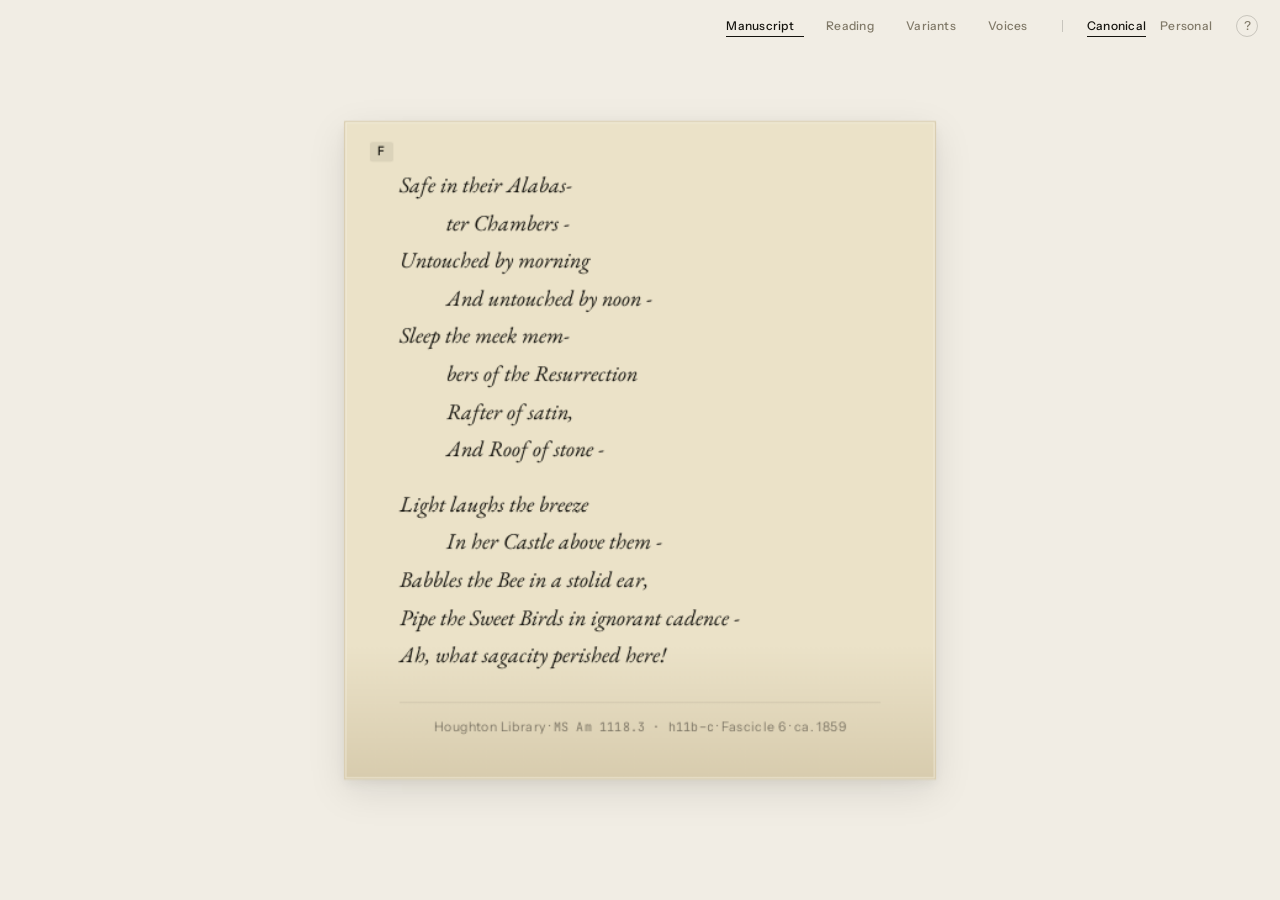
==== viewer.html @ 73355f70 "Add files via upload" ====
<!DOCTYPE html>
<html lang="en">
<head>
<meta charset="UTF-8">
<meta name="viewport" content="width=device-width, initial-scale=1.0, maximum-scale=1.0, user-scalable=no">
<title>Variorum</title>
<link rel="preconnect" href="https://fonts.googleapis.com">
<link rel="preconnect" href="https://fonts.gstatic.com" crossorigin>
<link href="https://fonts.googleapis.com/css2?family=EB+Garamond:ital,wght@0,400;0,500;0,600;1,400;1,500&family=Instrument+Sans:wght@400;500;600;700&family=JetBrains+Mono:wght@400;500;600&display=swap" rel="stylesheet">
<style>
    :root {
        --paper:       #F1EDE4;
        --paper-warm:  #ECE6D7;
        --paper-deep:  #E4DEC9;
        --paper-ms:    #EBE2C8;
        --paper-ms-edge: #D8CCAE;
        --ink:         #15140F;
        --ink-mid:     #4A463E;
        --ink-soft:    #807968;
        --ink-faint:   #B6AC95;
        --rule:        rgba(21,20,15,0.18);
        --rule-soft:   rgba(21,20,15,0.10);
        --accent:      #6E1E1E;
        --accent-soft: rgba(110,30,30,0.10);
        --accent-mid:  rgba(110,30,30,0.45);
        --connection:  rgba(110,30,30,0.30);
        --mono:        'JetBrains Mono', 'SF Mono', 'Menlo', monospace;
        --sans:        'Instrument Sans', system-ui, sans-serif;
        --serif:       'EB Garamond', Georgia, serif;
    }
    * { box-sizing: border-box; margin: 0; padding: 0; }
    html, body {
        background: var(--paper);
        color: var(--ink);
        font-family: 'EB Garamond', Georgia, serif;
        font-size: 16px;
        line-height: 1.6;
        -webkit-font-smoothing: antialiased;
        text-rendering: optimizeLegibility;
        overflow: hidden;
        height: 100vh;
    }

    /* ============== CHROME — minimal, top right only ============== */
    .chrome {
        position: fixed;
        top: 14px; right: 22px;
        display: flex; align-items: center; gap: 24px;
        z-index: 50;
    }
    .layer-control {
        display: flex; align-items: baseline; gap: 22px;
        font-family: var(--sans);
    }
    .layer-btn {
        background: none; border: none;
        font-family: var(--sans);
        font-size: 12px;
        font-weight: 500;
        letter-spacing: 0.02em;
        color: var(--ink-soft);
        cursor: pointer;
        padding: 4px 0;
        position: relative;
        transition: color 0.2s;
    }
    .layer-btn::after {
        content: "";
        position: absolute;
        left: 0; right: 0; bottom: 0;
        height: 1px;
        background: var(--ink);
        transform: scaleX(0);
        transform-origin: left;
        transition: transform 0.3s ease;
    }
    .layer-btn:hover { color: var(--ink); }
    .layer-btn.active {
        color: var(--ink);
    }
    .layer-btn.active::after { transform: scaleX(1); }
    .layer-btn .key {
        font-family: var(--mono);
        font-size: 9px;
        color: var(--ink-faint);
        margin-left: 5px;
        font-weight: 500;
        vertical-align: 1px;
        opacity: 0;
        transition: opacity 0.2s;
    }
    .layer-control:hover .layer-btn .key { opacity: 1; }

    .help-btn {
        background: none; border: 1px solid var(--rule);
        border-radius: 50%;
        width: 22px; height: 22px;
        font-family: var(--sans);
        font-size: 12px; font-weight: 500;
        color: var(--ink-soft);
        cursor: pointer;
        display: flex; align-items: center; justify-content: center;
        transition: color 0.2s, border-color 0.2s;
        line-height: 1;
        padding: 0;
    }
    .help-btn:hover { color: var(--ink); border-color: var(--ink); }

    .chrome-divider {
        width: 1px;
        height: 12px;
        background: var(--rule);
    }
    .view-control {
        display: flex; align-items: baseline; gap: 14px;
    }
    .view-btn {
        background: none; border: none;
        font-family: var(--sans);
        font-size: 12px;
        font-weight: 500;
        letter-spacing: 0.02em;
        color: var(--ink-soft);
        cursor: pointer;
        padding: 4px 0;
        position: relative;
        transition: color 0.2s;
    }
    .view-btn::after {
        content: "";
        position: absolute;
        left: 0; right: 0; bottom: 0;
        height: 1px;
        background: var(--ink);
        transform: scaleX(0);
        transform-origin: left;
        transition: transform 0.3s ease;
    }
    .view-btn:hover { color: var(--ink); }
    .view-btn.active { color: var(--ink); }
    .view-btn.active::after { transform: scaleX(1); }
    .view-reset {
        background: none; border: none;
        font-family: var(--sans);
        font-size: 11px;
        font-weight: 500;
        letter-spacing: 0.02em;
        color: var(--ink-soft);
        cursor: pointer;
        padding: 4px 0;
        transition: color 0.2s;
    }
    .view-reset:hover { color: var(--accent); }

    /* ============== CANVAS VIEWPORT ============== */
    .viewport {
        position: fixed;
        top: 0; left: 0; right: 0; bottom: 0;
        overflow: hidden;
        background: var(--paper);
        cursor: grab;
        user-select: none;
        -webkit-user-select: none;
    }
    .viewport.grabbing { cursor: grabbing; }
    .viewport.grabbing * { pointer-events: none; }
    .viewport.layer-1 { cursor: default; }

    .stage {
        position: absolute;
        top: 0; left: 0;
        width: 1px; height: 1px;
        transform-origin: 0 0;
        will-change: transform;
    }

    /* Faint dot grid — only when canvas is panable (layer 3+) */
    .stage-grid {
        position: absolute;
        top: -3000px; left: -3000px;
        width: 6000px; height: 6000px;
        background-image: radial-gradient(circle, rgba(21,20,15,0.04) 1px, transparent 1.5px);
        background-size: 60px 60px;
        pointer-events: none;
        opacity: 0;
        transition: opacity 0.4s;
    }
    .viewport.layer-3 .stage-grid,
    .viewport.layer-4 .stage-grid { opacity: 0.6; }

    /* SVG connection layer */
    .connection-layer {
        position: absolute;
        top: -3000px; left: -3000px;
        width: 6000px; height: 6000px;
        pointer-events: none;
        overflow: visible;
    }
    .connection-path {
        fill: none;
        stroke: var(--connection);
        stroke-width: 1.2;
        stroke-dasharray: 4 5;
        opacity: 0;
        transition: opacity 0.4s 0.1s, stroke-width 0.2s;
    }
    .viewport.layer-3 .connection-path,
    .viewport.layer-4 .connection-path { opacity: 0.5; }
    .connection-path.active {
        opacity: 0.95;
        stroke-width: 1.8;
        stroke-dasharray: none;
        transition-delay: 0s;
    }

    /* ============== MANUSCRIPT (the center, always present) ============== */
    .manuscript-card {
        position: absolute;
        transform: translate(-50%, -50%);
        width: 480px;
        background:
            linear-gradient(180deg, var(--paper-ms) 0%, var(--paper-ms) 80%, var(--paper-ms-edge) 100%);
        border: 1px solid var(--paper-ms-edge);
        box-shadow:
            0 10px 30px rgba(21,20,15,0.10),
            0 4px 10px rgba(21,20,15,0.06),
            inset 0 0 0 1px rgba(255,253,245,0.4);
        padding: 36px 44px 32px;
        cursor: pointer;
        transition: box-shadow 0.25s, transform 0.4s ease;
    }
    .manuscript-card:hover {
        box-shadow:
            0 16px 40px rgba(21,20,15,0.14),
            0 4px 12px rgba(21,20,15,0.08),
            inset 0 0 0 1px rgba(255,253,245,0.4);
    }
    .manuscript-card.engaged {
        box-shadow:
            0 18px 50px rgba(110,30,30,0.16),
            0 4px 12px rgba(21,20,15,0.10),
            inset 0 0 0 1px rgba(255,253,245,0.4);
        border-color: var(--accent-mid);
    }
    .ms-caption {
        font-family: var(--sans);
        font-size: 10.5px;
        font-weight: 400;
        letter-spacing: 0.04em;
        color: var(--ink-soft);
        text-align: center;
        margin-top: 22px;
        padding-top: 12px;
        border-top: 1px solid rgba(21,20,15,0.08);
    }
    .ms-caption .mono {
        font-family: var(--mono);
        font-size: 10px;
        letter-spacing: 0.02em;
    }
    .ms-poem {
        font-family: 'EB Garamond', Georgia, serif;
        font-style: italic;
        font-size: 18px;
        line-height: 1.7;
        color: var(--ink);
    }
    .ms-line { display: block; position: relative; }
    .ms-line.indent { padding-left: 38px; }
    .ms-line.gap { margin-top: 14px; }

    /* Image-mode manuscript rendering — image leads, transcription tucked behind a toggle */
    .ms-image {
        display: block;
        width: 100%;
        height: auto;
        margin: 0 auto 14px;
        background: var(--paper);
        border: 1px solid var(--rule-soft);
        box-shadow: 0 1px 3px rgba(21,20,15,0.04);
    }
    .ms-transcription-toggle {
        display: block;
        background: none;
        border: none;
        margin: 14px auto 0;
        padding: 4px 8px;
        font-family: var(--sans);
        font-size: 10.5px;
        font-weight: 400;
        letter-spacing: 0.04em;
        color: var(--ink-soft);
        cursor: pointer;
        text-decoration: underline;
        text-decoration-color: var(--rule);
        text-underline-offset: 3px;
        transition: color 0.15s;
    }
    .ms-transcription-toggle:hover { color: var(--ink); }
    .ms-transcription {
        margin-top: 16px;
        padding-top: 16px;
        border-top: 1px solid var(--rule-soft);
        animation: fadeIn 0.2s ease;
    }
    .ms-image-credit {
        font-family: var(--sans);
        font-size: 9.5px;
        font-weight: 400;
        letter-spacing: 0.04em;
        color: var(--ink-faint);
        text-align: center;
        margin-top: -8px;
        margin-bottom: 16px;
        font-style: italic;
    }

    /* Crux marks appear at Layer 2+ — tiny, subtle */
    .crux-mark {
        position: absolute;
        width: 4px; height: 4px;
        border-radius: 50%;
        background: var(--accent);
        opacity: 0;
        transition: opacity 0.4s 0.1s;
        pointer-events: none;
    }
    .viewport.layer-2 .crux-mark,
    .viewport.layer-3 .crux-mark,
    .viewport.layer-4 .crux-mark { opacity: 0.6; }

    /* ============== READING COPY (appears at Layer 2+) ============== */
    .reading-copy {
        position: absolute;
        transform: translate(-50%, -50%);
        width: 440px;
        padding: 50px 40px;
        background: transparent;
        font-family: 'EB Garamond', Georgia, serif;
        font-size: 19px;
        line-height: 1.85;
        color: var(--ink);
        opacity: 0;
        transition: opacity 0.4s ease;
        pointer-events: none;
    }
    .viewport.layer-2 .reading-copy,
    .viewport.layer-3 .reading-copy,
    .viewport.layer-4 .reading-copy {
        opacity: 1;
        pointer-events: auto;
    }
    .reading-copy .rc-stanza { margin-bottom: 22px; }
    .reading-copy .rc-stanza:last-child { margin-bottom: 0; }
    .reading-copy .rc-line { display: block; }
    .reading-copy .rc-caption {
        font-family: var(--sans);
        font-size: 10.5px;
        font-weight: 400;
        letter-spacing: 0.04em;
        color: var(--ink-soft);
        text-align: center;
        margin-top: 20px;
        padding-top: 12px;
        border-top: 1px solid var(--rule-soft);
    }

    .rc-word-variants {
        display: inline-flex;
        align-items: baseline;
        gap: 8px;
        cursor: pointer;
        padding: 0 4px;
        margin: 0 -2px;
        transition: background 0.15s;
        border-radius: 2px;
    }
    .rc-word-variants:hover { background: var(--accent-soft); }
    .rc-word-variants .variant {
        position: relative;
        transition: opacity 0.3s;
    }
    .rc-word-variants .variant.foregrounded { opacity: 1; }
    .rc-word-variants .variant.alt {
        opacity: 0.32;
        font-style: italic;
    }
    .rc-word-variants:hover .variant.alt { opacity: 0.55; }

    .rc-stanza-stack {
        position: relative;
        display: block;
        cursor: pointer;
        transition: background 0.15s;
        padding: 4px 6px;
        margin: -4px -6px;
        border-radius: 2px;
        overflow: hidden;
    }
    .rc-stanza-stack:hover { background: var(--accent-soft); }
    .rc-stanza-stack .stack-layer {
        display: block;
        position: absolute;
        top: 4px; left: 6px; right: 6px;
        pointer-events: none;
        transition: opacity 0.3s;
    }
    .rc-stanza-stack .stack-layer.foregrounded {
        position: relative;
        top: 0; left: 0; right: auto;
        z-index: 4;
        opacity: 1;
    }
    .rc-stanza-stack .stack-layer.alt-1 { opacity: 0.13; z-index: 3; }
    .rc-stanza-stack .stack-layer.alt-2 { opacity: 0.08; z-index: 2; }
    .rc-stanza-stack .stack-layer.alt-3 { opacity: 0.05; z-index: 1; }
    .rc-stanza-stack:hover .stack-layer.alt-1 { opacity: 0.22; }
    .rc-stanza-stack:hover .stack-layer.alt-2 { opacity: 0.14; }
    .rc-stanza-stack:hover .stack-layer.alt-3 { opacity: 0.08; }

    .rc-word {
        cursor: pointer;
        border-radius: 2px;
        padding: 0 1px;
        transition: background 0.15s, color 0.15s;
    }
    .reading-copy:hover .rc-word:hover {
        background: rgba(110, 30, 30, 0.07);
    }

    .rc-word-variants.proposed,
    .rc-word-variants.recognized {
        opacity: 0.62;
    }
    .rc-word-variants.proposed::after,
    .rc-word-variants.recognized::after {
        font-family: var(--mono);
        font-size: 8.5px;
        font-weight: 500;
        color: var(--ink-faint);
        text-transform: uppercase;
        letter-spacing: 0.06em;
        margin-left: 6px;
        align-self: center;
        line-height: 1;
        padding: 2px 5px;
        background: rgba(21,20,15,0.05);
        border-radius: 2px;
    }
    .rc-word-variants.proposed::after { content: "proposed"; }
    .rc-word-variants.recognized::after {
        content: "pending";
        color: var(--ink-soft);
    }

    /* ============== ORBITAL CARDS (appear at Layer 3+) ============== */
    .card {
        position: absolute;
        transform: translate(-50%, -50%) scale(0.92);
        background: var(--paper-warm);
        border: 1px solid var(--rule);
        box-shadow: 0 2px 8px rgba(21,20,15,0.06), 0 1px 2px rgba(21,20,15,0.04);
        padding: 16px 18px;
        cursor: pointer;
        opacity: 0;
        pointer-events: none;
        transition:
            opacity 0.35s ease,
            transform 0.35s ease,
            box-shadow 0.2s;
    }
    .viewport.layer-3 .card,
    .viewport.layer-4 .card {
        opacity: 1;
        transform: translate(-50%, -50%) scale(1);
        pointer-events: auto;
    }
    .card:hover {
        box-shadow: 0 4px 18px rgba(21,20,15,0.12), 0 2px 4px rgba(21,20,15,0.08);
        z-index: 2;
    }
    .card.engaged {
        box-shadow: 0 6px 26px rgba(110,30,30,0.18), 0 2px 6px rgba(21,20,15,0.10);
        border-color: var(--accent-mid);
        z-index: 5;
    }
    .card-header {
        display: flex; align-items: baseline; gap: 8px;
        margin-bottom: 10px; flex-wrap: wrap;
    }
    .sigla {
        display: inline-block;
        font-family: var(--mono);
        font-size: 10px;
        font-weight: 600;
        text-transform: uppercase;
        letter-spacing: 0.05em;
        padding: 2px 6px;
        background: rgba(21,20,15,0.07);
        color: var(--ink);
        border-radius: 2px;
        line-height: 1.2;
        vertical-align: 1px;
    }
    .ms-sigla {
        position: absolute;
        top: 16px; left: 20px;
        z-index: 1;
    }
    .card-type {
        font-family: var(--sans);
        font-size: 10px;
        font-weight: 500;
        text-transform: uppercase;
        letter-spacing: 0.08em;
        color: var(--ink-soft);
    }
    .card-date {
        font-family: var(--sans);
        font-size: 10px;
        font-weight: 400;
        letter-spacing: 0.02em;
        color: var(--ink-soft);
        margin-left: auto;
        font-feature-settings: "tnum";
    }
    .card-title {
        font-family: var(--serif);
        font-size: 17px;
        font-weight: 500;
        color: var(--ink);
        line-height: 1.3;
        margin-bottom: 3px;
    }
    .card-subtitle {
        font-family: var(--sans);
        font-size: 11px;
        font-weight: 400;
        color: var(--ink-soft);
        margin-bottom: 10px;
        letter-spacing: 0.01em;
    }
    .card-body {
        font-family: var(--serif);
        font-size: 14px; color: var(--ink-mid); line-height: 1.55;
    }
    .card-body.multiline { white-space: pre-line; }
    .card-body.quoted {
        font-style: italic;
        padding: 6px 0 6px 12px;
        border-left: 1px solid var(--rule);
    }
    .card.size-medium { width: 340px; }

    body.personal-mode .viewport.layer-3 .card,
    body.personal-mode .viewport.layer-4 .card,
    body.personal-mode .viewport.layer-3 .manuscript-card,
    body.personal-mode .viewport.layer-4 .manuscript-card {
        cursor: grab;
        outline: 1px dashed transparent;
        outline-offset: 4px;
        transition: outline-color 0.15s, box-shadow 0.2s;
    }
    body.personal-mode .viewport.layer-3 .card:hover,
    body.personal-mode .viewport.layer-4 .card:hover,
    body.personal-mode .viewport.layer-3 .manuscript-card:hover,
    body.personal-mode .viewport.layer-4 .manuscript-card:hover {
        outline-color: var(--accent-mid);
    }

    .crux-tally {
        margin: 10px 0 4px;
        padding: 8px 0 0;
        border-top: 1px solid var(--rule-soft);
        font-family: var(--sans);
        font-size: 11px;
        font-weight: 500;
        letter-spacing: 0.02em;
        line-height: 1.5;
        color: var(--ink-soft);
        display: flex;
        flex-wrap: wrap;
        gap: 4px 18px;
    }
    .tally-position {
        cursor: pointer;
        white-space: nowrap;
        transition: color 0.15s;
        position: relative;
    }
    .tally-position:hover { color: var(--accent); }
    .tally-position.foregrounded { color: var(--ink); }
    .tally-position.foregrounded .tally-name {
        text-decoration: underline;
        text-decoration-color: var(--accent-mid);
        text-decoration-thickness: 1px;
        text-underline-offset: 3px;
    }
    .tally-count {
        font-family: var(--mono);
        font-size: 10.5px;
        font-weight: 500;
        color: var(--ink-faint);
        margin-left: 5px;
        font-feature-settings: "tnum";
    }
    .tally-count.has { color: var(--accent); }
    .tally-position.foregrounded .tally-count.has { color: var(--accent); }

    .tally-peek {
        display: none;
        position: absolute;
        top: 100%; left: 0;
        margin-top: 8px;
        width: 320px;
        max-width: 90vw;
        padding: 12px 14px;
        background: var(--paper);
        border: 1px solid var(--rule);
        box-shadow: 0 8px 24px rgba(21,20,15,0.14), 0 2px 6px rgba(21,20,15,0.08);
        font-style: normal;
        z-index: 30;
    }
    .tally-position:hover .tally-peek { display: block; }
    .peek-row {
        display: block;
        margin-bottom: 8px;
        padding-bottom: 8px;
        border-bottom: 1px solid var(--rule-soft);
        font-style: normal;
    }
    .peek-row:last-child {
        margin-bottom: 0;
        padding-bottom: 0;
        border-bottom: none;
    }
    .peek-name {
        display: block;
        font-family: var(--sans);
        font-size: 11px;
        font-weight: 600;
        letter-spacing: 0.02em;
        color: var(--ink);
        margin-bottom: 4px;
    }
    .peek-reasoning {
        display: block;
        font-family: var(--serif);
        font-style: italic;
        font-size: 12px;
        color: var(--ink-mid);
        line-height: 1.5;
    }

    .withdraw-btn {
        background: none; border: none;
        font-family: var(--sans);
        font-size: 11px;
        font-weight: 500;
        letter-spacing: 0;
        color: var(--ink-soft);
        cursor: pointer;
        padding: 0 2px;
        margin-left: 8px;
        text-decoration: underline;
        text-decoration-color: var(--rule);
        text-underline-offset: 3px;
    }
    .withdraw-btn:hover { color: var(--accent); }

    .card-remove-btn {
        position: absolute;
        top: 14px; right: 16px;
        background: none; border: none;
        font-family: var(--sans);
        font-size: 11px;
        font-weight: 500;
        letter-spacing: 0;
        color: var(--ink-soft);
        cursor: pointer;
        padding: 0;
        text-decoration: underline;
        text-decoration-color: var(--rule);
        text-underline-offset: 3px;
        opacity: 0;
        transition: opacity 0.15s, color 0.15s;
    }
    .card:hover .card-remove-btn { opacity: 1; }
    .card-remove-btn:hover { color: var(--accent); }

    .rc-stanza-stack + .crux-tally {
        margin-top: 14px;
    }

    .card-endorse-count {
        font-family: var(--sans);
        font-size: 10px;
        font-weight: 500;
        letter-spacing: 0.04em;
        text-transform: uppercase;
        color: var(--ink-soft);
        margin-left: 6px;
    }
    .card-endorse-count.has {
        color: var(--accent);
    }
    .card-endorse-count::before {
        content: "· ";
        color: var(--ink-faint);
        text-transform: none;
    }

    .viewport.layer-3 .card[data-stagger="0"],
    .viewport.layer-4 .card[data-stagger="0"] { transition-delay: 0.05s; }
    .viewport.layer-3 .card[data-stagger="1"],
    .viewport.layer-4 .card[data-stagger="1"] { transition-delay: 0.08s; }
    .viewport.layer-3 .card[data-stagger="2"],
    .viewport.layer-4 .card[data-stagger="2"] { transition-delay: 0.11s; }
    .viewport.layer-3 .card[data-stagger="3"],
    .viewport.layer-4 .card[data-stagger="3"] { transition-delay: 0.14s; }
    .viewport.layer-3 .card[data-stagger="4"],
    .viewport.layer-4 .card[data-stagger="4"] { transition-delay: 0.17s; }
    .viewport.layer-3 .card[data-stagger="5"],
    .viewport.layer-4 .card[data-stagger="5"] { transition-delay: 0.20s; }
    .viewport.layer-3 .card[data-stagger="6"],
    .viewport.layer-4 .card[data-stagger="6"] { transition-delay: 0.23s; }
    .viewport.layer-3 .card[data-stagger="7"],
    .viewport.layer-4 .card[data-stagger="7"] { transition-delay: 0.26s; }

    /* ============== CARD APPARATUS ============== */
    .card-apparatus {
        margin-top: 14px;
        padding-top: 12px;
        border-top: 1px dashed var(--rule);
        animation: fadeIn 0.25s ease;
    }
    @keyframes fadeIn {
        from { opacity: 0; transform: translateY(-4px); }
        to   { opacity: 1; transform: translateY(0); }
    }
    .apparatus-section { margin-bottom: 14px; }
    .apparatus-section:last-child { margin-bottom: 0; }
    .apparatus-label {
        font-family: var(--sans);
        font-size: 10px;
        font-weight: 500;
        text-transform: uppercase;
        letter-spacing: 0.08em;
        color: var(--ink-soft);
        margin-bottom: 8px;
    }
    .apparatus-text {
        font-family: var(--serif);
        font-size: 13.5px; color: var(--ink-mid); line-height: 1.6;
        padding-left: 10px;
        border-left: 1px solid var(--rule-soft);
    }
    .endorsement-item {
        margin-bottom: 12px;
        padding-left: 10px;
        border-left: 1px solid var(--rule-soft);
    }
    .endorsement-item:last-child { margin-bottom: 0; }
    .endorsement-name {
        font-family: var(--sans);
        font-size: 12px;
        font-weight: 600;
        letter-spacing: 0.01em;
        color: var(--ink);
        margin-bottom: 3px;
    }
    .endorsement-reasoning {
        font-family: var(--serif);
        font-size: 13px; font-style: italic;
        color: var(--ink-mid); line-height: 1.55;
    }
    .endorsement-empty {
        font-family: var(--serif);
        font-size: 12.5px; font-style: italic;
        color: var(--ink-soft); padding-left: 10px;
    }
    .card-actions {
        margin-top: 14px;
        display: flex; gap: 18px; flex-wrap: wrap;
    }
    .action-btn {
        background: transparent; border: none;
        font-family: var(--sans);
        font-size: 12px;
        font-weight: 500;
        letter-spacing: 0;
        color: var(--ink-mid);
        cursor: pointer; padding: 3px 0;
        border-bottom: 1px solid var(--rule);
        transition: color 0.15s, border-color 0.15s;
    }
    .action-btn:hover { color: var(--accent); border-bottom-color: var(--accent); }

    /* ============== ENDORSER SATELLITES (Layer 4) ============== */
    .endorser-satellite {
        position: absolute;
        transform: translate(-50%, -50%) scale(0.85);
        width: 220px;
        padding: 10px 14px;
        background: var(--paper);
        border: 1px solid var(--rule-soft);
        box-shadow: 0 2px 6px rgba(21,20,15,0.05);
        opacity: 0;
        pointer-events: none;
        transition: opacity 0.35s ease, transform 0.35s ease;
    }
    .viewport.layer-4 .endorser-satellite {
        opacity: 1;
        transform: translate(-50%, -50%) scale(1);
        pointer-events: auto;
    }
    .satellite-name {
        font-family: var(--sans);
        font-size: 11px;
        font-weight: 600;
        letter-spacing: 0.01em;
        color: var(--ink);
        margin-bottom: 3px;
        display: flex;
        align-items: baseline;
        gap: 0;
        flex-wrap: wrap;
    }
    .satellite-sigla {
        font-size: 9px;
        padding: 1px 5px;
        margin-right: 6px;
        background: rgba(21,20,15,0.08);
    }

    .card.related-active,
    .manuscript-card.related-active {
        box-shadow: 0 0 0 2px var(--accent-mid), 0 4px 14px rgba(21,20,15,0.10);
    }
    .endorser-satellite.related-active {
        box-shadow: 0 0 0 1px var(--accent-mid), 0 2px 8px rgba(21,20,15,0.08);
        z-index: 5;
    }
    .satellite-reasoning {
        font-family: var(--serif);
        font-style: italic; font-size: 12px;
        color: var(--ink-mid); line-height: 1.5;
    }
    .position-tag {
        display: inline-block;
        font-family: var(--mono);
        font-size: 9.5px;
        font-weight: 600;
        text-transform: uppercase;
        letter-spacing: 0.05em;
        color: var(--accent);
        margin-right: 6px;
        padding-right: 6px;
        border-right: 1px solid var(--rule);
        vertical-align: 1px;
    }

    .satellite-line {
        stroke: var(--rule);
        stroke-width: 1;
        stroke-dasharray: 2 3;
        opacity: 0;
        transition: opacity 0.4s 0.15s;
    }
    .viewport.layer-4 .satellite-line { opacity: 0.5; }

    /* ============== INLINE FORM ============== */
    .inline-form {
        margin-top: 14px; padding: 14px 16px;
        background: var(--paper); border: 1px solid var(--rule);
        animation: fadeIn 0.2s ease;
    }
    .inline-form .form-label {
        font-family: var(--sans);
        font-size: 10px;
        font-weight: 500;
        text-transform: uppercase;
        letter-spacing: 0.08em;
        color: var(--ink-soft);
        margin-bottom: 10px;
    }
    .inline-form input[type="text"] {
        width: 100%;
        background: transparent; border: none;
        border-bottom: 1px solid var(--rule);
        padding: 6px 0;
        font-family: var(--sans);
        font-size: 13px; color: var(--ink); outline: none;
        margin-bottom: 12px;
    }
    .inline-form input[type="text"]:focus { border-bottom-color: var(--ink); }
    .inline-form input[type="text"]::placeholder { color: var(--ink-soft); }
    .inline-form .prompt {
        font-family: var(--serif);
        font-size: 13px; font-style: italic; color: var(--ink-soft);
        margin-bottom: 10px; line-height: 1.5;
    }
    .inline-form textarea {
        width: 100%;
        background: transparent; border: 1px solid var(--rule);
        padding: 10px 12px;
        font-family: var(--serif);
        font-size: 13.5px; color: var(--ink); line-height: 1.55;
        resize: vertical; outline: none; margin-bottom: 12px;
        min-height: 70px;
    }
    .inline-form textarea:focus { border-color: var(--ink); }
    .inline-form textarea::placeholder { color: var(--ink-soft); font-style: italic; }
    .inline-form .form-actions {
        display: flex; gap: 12px; justify-content: flex-end;
    }
    .form-btn {
        background: var(--ink); color: var(--paper); border: none;
        font-family: var(--sans);
        font-size: 12px;
        font-weight: 500;
        letter-spacing: 0;
        padding: 7px 16px; cursor: pointer;
        transition: background 0.15s;
    }
    .form-btn.secondary {
        background: transparent; color: var(--ink-mid);
        border: 1px solid var(--rule);
    }
    .form-btn:hover { background: var(--accent); color: var(--paper); }
    .form-btn.secondary:hover { background: var(--paper-warm); color: var(--ink); border-color: var(--ink); }
    .form-error {
        font-family: var(--serif);
        font-size: 12.5px; font-style: italic; color: var(--accent);
        margin-bottom: 8px;
    }
    .hidden { display: none !important; }

    .form-overlay {
        position: fixed;
        top: 0; left: 0; right: 0; bottom: 0;
        pointer-events: none;
        z-index: 50;
    }
    .form-overlay > * { pointer-events: auto; }

    .add-form {
        position: fixed;
        transform: translateX(-50%);
        width: 380px;
        padding: 22px 24px;
        background: var(--paper);
        border: 1px solid var(--rule);
        box-shadow: 0 16px 50px rgba(21,20,15,0.16), 0 3px 10px rgba(21,20,15,0.08);
        z-index: 50;
        animation: fadeIn 0.2s ease;
    }
    .add-form .form-label {
        font-family: var(--sans);
        font-size: 10px;
        font-weight: 500;
        text-transform: uppercase;
        letter-spacing: 0.08em;
        color: var(--ink-soft);
        margin-bottom: 16px;
    }
    .add-form input[type="text"] {
        width: 100%;
        background: transparent; border: none;
        border-bottom: 1px solid var(--rule);
        padding: 6px 0;
        font-family: var(--sans);
        font-size: 13px; color: var(--ink); outline: none;
        margin-bottom: 14px;
    }
    .add-form input[type="text"]:focus { border-bottom-color: var(--ink); }
    .add-form input[type="text"]::placeholder { color: var(--ink-soft); }
    .add-form textarea {
        width: 100%;
        background: transparent; border: 1px solid var(--rule);
        padding: 10px 12px;
        font-family: var(--serif);
        font-size: 13.5px; color: var(--ink); line-height: 1.55;
        resize: vertical; outline: none; margin-bottom: 12px;
        min-height: 64px;
    }
    .add-form textarea:focus { border-color: var(--ink); }
    .add-form textarea::placeholder { color: var(--ink-soft); font-style: italic; }
    .add-form .form-actions {
        display: flex; gap: 12px; justify-content: flex-end;
    }

    /* ============== ABOUT PANEL ============== */
    .about-panel {
        position: fixed;
        top: 70px; left: 50%;
        transform: translateX(-50%);
        max-width: 600px; width: calc(100vw - 48px);
        max-height: calc(100vh - 100px);
        overflow-y: auto;
        padding: 36px 42px;
        background: var(--paper-warm);
        border: 1px solid var(--rule);
        box-shadow: 0 16px 50px rgba(21,20,15,0.18);
        font-family: var(--serif);
        font-size: 15px; line-height: 1.7; color: var(--ink-mid);
        z-index: 60;
    }
    .about-panel p { margin-bottom: 14px; }
    .about-panel p:last-child { margin-bottom: 0; }
    .about-panel em { color: var(--ink); }
    .about-panel .about-section-label {
        font-family: var(--sans);
        font-size: 10px;
        font-weight: 500;
        text-transform: uppercase;
        letter-spacing: 0.08em;
        color: var(--ink-soft);
        margin-top: 22px;
        margin-bottom: 10px;
        font-style: normal;
    }
    .about-panel .about-section-label:first-of-type { margin-top: 18px; }
    .about-panel .mono {
        font-family: var(--mono);
        font-size: 12px;
        font-weight: 600;
        text-transform: uppercase;
        background: rgba(21,20,15,0.07);
        padding: 1px 5px;
        border-radius: 2px;
        color: var(--ink);
    }
    .about-close {
        position: absolute;
        top: 16px; right: 18px;
        background: transparent; border: none;
        font-family: var(--sans);
        font-size: 18px; color: var(--ink-soft);
        cursor: pointer; line-height: 1;
    }
    .about-close:hover { color: var(--accent); }

    /* ============== LOAD STATE ============== */
    .load-state {
        position: fixed;
        top: 50%; left: 50%;
        transform: translate(-50%, -50%);
        text-align: center;
        font-family: var(--serif);
        font-size: 14px;
        color: var(--ink-soft);
        font-style: italic;
    }
    .load-state.error {
        max-width: 480px;
        padding: 28px 32px;
        background: var(--paper-warm);
        border: 1px solid var(--rule);
        font-style: normal;
        color: var(--ink-mid);
    }
    .load-state.error .label {
        font-family: var(--sans);
        font-size: 10px;
        font-weight: 500;
        text-transform: uppercase;
        letter-spacing: 0.08em;
        color: var(--accent);
        margin-bottom: 10px;
    }
    .load-state.error code {
        font-family: var(--mono);
        font-size: 12px;
        padding: 2px 5px;
        background: rgba(21,20,15,0.07);
        border-radius: 2px;
        color: var(--ink);
    }

    /* ============== MOBILE ============== */
    @media (max-width: 700px) {
        .chrome { top: 10px; right: 14px; gap: 14px; }
        .layer-control { gap: 14px; }
        .layer-btn { font-size: 13px; }
        .manuscript-card { width: 320px; padding: 28px 32px 24px; }
        .ms-poem { font-size: 16px; }
        .reading-copy { width: 300px; padding: 30px 24px; font-size: 17px; }
        .card.size-medium { width: 280px; }
        .endorser-satellite { width: 180px; }
        .about-panel { padding: 24px 24px; }
    }
</style>
</head>
<body>

<div class="chrome hidden" id="chromeNav">
    <nav class="layer-control" id="layerControl">
        <button class="layer-btn" data-layer="1">Manuscript<span class="key">1</span></button>
        <button class="layer-btn" data-layer="2">Reading<span class="key">2</span></button>
        <button class="layer-btn" data-layer="3">Variants<span class="key">3</span></button>
        <button class="layer-btn" data-layer="4">Voices<span class="key">4</span></button>
    </nav>
    <div class="chrome-divider"></div>
    <nav class="view-control" id="viewControl">
        <button class="view-btn active" data-view="canonical">Canonical</button>
        <button class="view-btn" data-view="personal">Personal</button>
    </nav>
    <button class="view-reset hidden" id="viewReset" title="Discard your personal arrangement">Reset</button>
    <button class="help-btn" id="helpBtn" title="About this variorum">?</button>
</div>

<div class="viewport layer-1 hidden" id="viewport">
    <div class="stage" id="stage">
        <div class="stage-grid"></div>
        <svg class="connection-layer" id="connectionLayer"></svg>
    </div>
    <div class="form-overlay" id="formOverlay"></div>
</div>

<div class="load-state" id="loadState">Loading variorum…</div>

<script>
(async function() {
    'use strict';

    // ============================================================
    // PLATFORM CONFIG
    // The engine declares what schema versions it supports and where
    // to find the work data. The work parameter can be overridden via
    // URL query string: engine.html?work=fr124  →  works/fr124.json
    // ============================================================
    const SUPPORTED_SCHEMA = '1.0';
    const STORAGE_VERSION = 'v2';
    const params = new URLSearchParams(window.location.search);
    const workId = params.get('work') || 'fr124';
    const WORK_URL = `works/${workId}.json`;

    // ============================================================
    // LOAD & VALIDATE WORK
    // The engine refuses to render incompatible schema versions
    // loudly rather than silently — every IDs in a work file is
    // load-bearing for localStorage state, so we don't tolerate drift.
    // ============================================================
    let workData;
    try {
        const response = await fetch(WORK_URL);
        if (!response.ok) throw new Error(`HTTP ${response.status} fetching ${WORK_URL}`);
        workData = await response.json();
    } catch (err) {
        showLoadError(
            'Could not load the work file',
            `Tried <code>${WORK_URL}</code>. ${err.message}.<br><br>If you are opening this file directly with <code>file://</code>, the browser blocks fetching local JSON. Serve the directory with any static server (or deploy to Cloudflare Pages) and reload.`
        );
        return;
    }

    if (workData.schemaVersion !== SUPPORTED_SCHEMA) {
        showLoadError(
            'Schema version mismatch',
            `Engine supports schema <code>${SUPPORTED_SCHEMA}</code>; work file declares <code>${workData.schemaVersion}</code>. Update either the work or the engine, then reload.`
        );
        return;
    }

    const validationErrors = validateWorkData(workData);
    if (validationErrors.length > 0) {
        showLoadError(
            'Work file is invalid',
            `<div style="text-align:left;font-family:var(--mono);font-size:12px;line-height:1.7;margin-top:6px;">${validationErrors.map(e => '· ' + escapeHtml(e)).join('<br>')}</div>`
        );
        return;
    }

    if (workData.id !== workId) {
        // Not fatal but worth a console note — the file's declared id should
        // match the URL it lives at, so a future router can trust either.
        console.warn(`Work id mismatch: URL says "${workId}", file says "${workData.id}"`);
    }

    // ============================================================
    // INTERNAL STATE — populated from workData
    // ============================================================
    // Witnesses are the textual records: manuscripts, variants, letters,
    // sources, publications. The current implementation distinguishes
    // them by `type` and renders manuscripts specially (Layer 1), but
    // they share the same shape and id space.
    const witnesses = workData.witnesses.map(w => ({ ...w }));
    const connections = workData.connections.map(c => ({ ...c }));
    const cruxes = workData.cruxes.map(c => ({
        ...c,
        positions: c.positions.map(p => ({ ...p }))
    }));
    const readingCopyPosition = workData.readingCopy.position;
    const poem = {
        title: workData.work.title,
        stanzas: workData.readingCopy.stanzas.map(s => ({ ...s }))
    };
    const manuscriptRendering = workData.manuscriptRendering;

    const STORAGE_KEY = `variorum.${workData.id}.${STORAGE_VERSION}`;
    document.title = `${workData.work.title} · Variorum`;

    // ============================================================
    // STATE
    // ============================================================
    let layer = 1;
    let panX = 0, panY = 0, zoom = 0.7;
    const MIN_ZOOM = 0.25, MAX_ZOOM = 1.8;
    let engagedWitnessId = null;
    let openFormFor = null;
    let identityNeeded = false;
    let aboutOpen = false;
    let transcriptionVisible = false;
    let viewMode = 'canonical';
    const personalPositions = {};
    let dragState = null;
    let justDragged = false;

    function getWitnessPosition(w) {
        if (viewMode === 'personal' && personalPositions[w.id]) {
            return personalPositions[w.id];
        }
        return { x: w.position.x, y: w.position.y };
    }

    const viewport = document.getElementById('viewport');
    const stage = document.getElementById('stage');
    const connectionLayer = document.getElementById('connectionLayer');

    // ============================================================
    // LOOKUPS & HELPERS
    // ============================================================
    function getWitness(id) { return witnesses.find(w => w.id === id); }
    function getCrux(id) { return cruxes.find(c => c.id === id); }

    function escapeHtml(s) {
        if (s == null) return '';
        return String(s).replace(/&/g, '&amp;').replace(/</g, '&lt;')
            .replace(/>/g, '&gt;').replace(/"/g, '&quot;').replace(/'/g, '&#39;');
    }
    function escapeRegex(s) { return s.replace(/[.*+?^${}()|[\]\\]/g, '\\$&'); }

    function showLoadError(label, html) {
        const el = document.getElementById('loadState');
        el.className = 'load-state error';
        el.innerHTML = `<div class="label">${label}</div><div>${html}</div>`;
    }

    // ============================================================
    // WORK FILE VALIDATION
    // Runs at boot, after the schema version check, before any state
    // gets populated. The engine refuses to render a work file with
    // broken internal references — silent half-rendering is worse than
    // a precise error message that points at the typo.
    // ============================================================
    function validateWorkData(data) {
        const errors = [];

        if (!Array.isArray(data.witnesses)) {
            errors.push('witnesses must be an array');
            return errors;
        }
        if (!Array.isArray(data.cruxes)) {
            errors.push('cruxes must be an array');
            return errors;
        }

        const witnessIds = new Set();
        data.witnesses.forEach((w, i) => {
            if (!w.id) errors.push(`witnesses[${i}] is missing an id`);
            else if (witnessIds.has(w.id)) errors.push(`Duplicate witness id: "${w.id}"`);
            witnessIds.add(w.id);
        });

        const cruxIds = new Set();
        data.cruxes.forEach((c, i) => {
            if (!c.id) errors.push(`cruxes[${i}] is missing an id`);
            else if (cruxIds.has(c.id)) errors.push(`Duplicate crux id: "${c.id}"`);
            cruxIds.add(c.id);
            const positionIds = new Set();
            (c.positions || []).forEach((p, pi) => {
                if (!p.id) errors.push(`cruxes "${c.id}".positions[${pi}] is missing an id`);
                else if (positionIds.has(p.id)) errors.push(`Duplicate position id "${p.id}" within crux "${c.id}"`);
                positionIds.add(p.id);
                if (p.witnessId && !witnessIds.has(p.witnessId)) {
                    errors.push(`cruxes "${c.id}".positions[${pi}].witnessId "${p.witnessId}" is not a known witness`);
                }
            });
        });

        if (!witnessIds.has(data.primaryWitnessId)) {
            errors.push(`primaryWitnessId "${data.primaryWitnessId}" is not a known witness`);
        }

        (data.connections || []).forEach((c, i) => {
            if (!witnessIds.has(c.from)) errors.push(`connections[${i}].from "${c.from}" is not a known witness`);
            if (!witnessIds.has(c.to)) errors.push(`connections[${i}].to "${c.to}" is not a known witness`);
        });

        const mr = data.manuscriptRendering || {};
        (mr.cruxMarks || []).forEach((m, i) => {
            if (!cruxIds.has(m.cruxId)) {
                errors.push(`manuscriptRendering.cruxMarks[${i}].cruxId "${m.cruxId}" is not a known crux`);
            }
        });

        const rc = data.readingCopy || {};
        (rc.stanzas || []).forEach((stanza, si) => {
            if (stanza.asCrux && !cruxIds.has(stanza.asCrux)) {
                errors.push(`readingCopy.stanzas[${si}].asCrux "${stanza.asCrux}" is not a known crux`);
            }
            (stanza.lines || []).forEach((line, li) => {
                const placeholders = line.match(/\{crux:([^}]+)\}/g) || [];
                placeholders.forEach(ph => {
                    const id = ph.slice(6, -1);
                    if (!cruxIds.has(id)) {
                        errors.push(`readingCopy.stanzas[${si}].lines[${li}] references unknown crux "${id}"`);
                    }
                });
            });
        });

        return errors;
    }

    // ============================================================
    // PER-POSITION COLOR
    // Each contesting position gets its own muted accent. The hue
    // appears as a thin border on variant cards and satellites, and
    // as the stroke color on connection lines tied to a position.
    // ============================================================
    const POSITION_PALETTE = [
        '#1E3A5F', '#A87B1E', '#2F5530', '#5B2A60',
        '#3B5570', '#8B4513', '#475569', '#7C2D12'
    ];
    const positionColorMap = {};
    function positionColor(positionId) {
        if (!positionId) return null;
        if (positionColorMap[positionId]) return positionColorMap[positionId];
        const idx = Object.keys(positionColorMap).length;
        positionColorMap[positionId] = POSITION_PALETTE[idx % POSITION_PALETTE.length];
        return positionColorMap[positionId];
    }
    // Pre-assign in stable order so colors don't shift between sessions
    cruxes.forEach(c => c.positions.forEach(p => positionColor(p.id)));

    function getPositionForWitness(witnessId) {
        for (const crux of cruxes) {
            for (const pos of crux.positions) {
                if (pos.witnessId === witnessId) return pos.id;
            }
        }
        return null;
    }

    function getPositionEndorsements(pos) {
        if (pos.witnessId) {
            const w = getWitness(pos.witnessId);
            return w && w.apparatus ? w.apparatus.endorsements : [];
        }
        return pos.endorsements || [];
    }

    // ============================================================
    // VIEW MODE: canonical | personal
    // ============================================================
    function setViewMode(mode) {
        if (mode === viewMode) return;
        viewMode = mode;
        document.body.classList.toggle('personal-mode', viewMode === 'personal');
        document.querySelectorAll('.view-btn').forEach(b => {
            b.classList.toggle('active', b.dataset.view === viewMode);
        });
        const reset = document.getElementById('viewReset');
        reset.classList.toggle('hidden', viewMode !== 'personal' || Object.keys(personalPositions).length === 0);
        savePersistedState();
        render();
    }
    function resetPersonal() {
        for (const k in personalPositions) delete personalPositions[k];
        document.getElementById('viewReset').classList.add('hidden');
        savePersistedState();
        render();
    }

    // ============================================================
    // DRAG (personal mode only)
    // ============================================================
    function onCardMouseDown(e, witnessId) {
        if (viewMode !== 'personal') return;
        if (layer < 3) return;
        if (e.button !== 0) return;
        e.stopPropagation();
        const w = getWitness(witnessId);
        if (!w) return;
        const pos = getWitnessPosition(w);
        dragState = {
            witnessId,
            startMouseX: e.clientX,
            startMouseY: e.clientY,
            startWX: pos.x,
            startWY: pos.y,
            moved: false,
            el: document.querySelector(`[data-witness="${witnessId}"]`)
        };
    }
    window.addEventListener('mousemove', e => {
        if (!dragState) return;
        const totalDx = e.clientX - dragState.startMouseX;
        const totalDy = e.clientY - dragState.startMouseY;
        if (totalDx*totalDx + totalDy*totalDy > 25) dragState.moved = true;
        if (dragState.moved) {
            const nx = dragState.startWX + totalDx / zoom;
            const ny = dragState.startWY + totalDy / zoom;
            personalPositions[dragState.witnessId] = { x: nx, y: ny };
            if (dragState.el) {
                dragState.el.style.left = nx + 'px';
                dragState.el.style.top = ny + 'px';
            }
        }
    });
    window.addEventListener('mouseup', e => {
        if (!dragState) return;
        if (dragState.moved) {
            justDragged = true;
            setTimeout(() => { justDragged = false; }, 80);
            render();
            const reset = document.getElementById('viewReset');
            if (reset) reset.classList.toggle('hidden', viewMode !== 'personal' || Object.keys(personalPositions).length === 0);
            savePersistedState();
        }
        dragState = null;
    });

    // ============================================================
    // LAYER MANAGEMENT
    // ============================================================
    function setLayer(n) {
        n = Math.max(1, Math.min(4, n));
        if (n === layer) return;
        layer = n;
        viewport.className = 'viewport layer-' + n;
        document.querySelectorAll('.layer-btn').forEach(b => {
            b.classList.toggle('active', parseInt(b.dataset.layer) === n);
        });
        if (n < 3) {
            engagedWitnessId = null;
            openFormFor = null;
        }
        autoFit();
        render();
    }

    function autoFit() {
        const r = viewport.getBoundingClientRect();
        const margin = 80;
        let minX, minY, maxX, maxY;
        if (layer === 1) {
            const ms = getWitness(workData.primaryWitnessId);
            const w = 480, h = 600;
            minX = ms.position.x - w/2; maxX = ms.position.x + w/2;
            minY = ms.position.y - h/2; maxY = ms.position.y + h/2;
        } else if (layer === 2) {
            const ms = getWitness(workData.primaryWitnessId);
            const msW = 480, msH = 600;
            const rcW = 440, rcH = 540;
            minX = Math.min(ms.position.x - msW/2, readingCopyPosition.x - rcW/2);
            maxX = Math.max(ms.position.x + msW/2, readingCopyPosition.x + rcW/2);
            minY = Math.min(ms.position.y - msH/2, readingCopyPosition.y - rcH/2);
            maxY = Math.max(ms.position.y + msH/2, readingCopyPosition.y + rcH/2);
        } else {
            witnesses.forEach(w => {
                const wd = w.type === 'manuscript' ? 480 : 340;
                const ht = w.type === 'manuscript' ? 600 : 240;
                const pos = getWitnessPosition(w);
                if (minX === undefined) {
                    minX = pos.x - wd/2; maxX = pos.x + wd/2;
                    minY = pos.y - ht/2; maxY = pos.y + ht/2;
                } else {
                    minX = Math.min(minX, pos.x - wd/2);
                    maxX = Math.max(maxX, pos.x + wd/2);
                    minY = Math.min(minY, pos.y - ht/2);
                    maxY = Math.max(maxY, pos.y + ht/2);
                }
            });
            const rcW = 440, rcH = 540;
            minX = Math.min(minX, readingCopyPosition.x - rcW/2);
            maxX = Math.max(maxX, readingCopyPosition.x + rcW/2);
            minY = Math.min(minY, readingCopyPosition.y - rcH/2);
            maxY = Math.max(maxY, readingCopyPosition.y + rcH/2);
            if (layer === 4) {
                const satelliteReach = 400;
                minX -= satelliteReach;
                maxX += satelliteReach;
                minY -= satelliteReach;
                maxY += satelliteReach;
            }
        }
        const contentW = maxX - minX;
        const contentH = maxY - minY;
        const zoomX = (r.width  - margin*2) / contentW;
        const zoomY = (r.height - margin*2) / contentH;
        const targetZoom = Math.max(MIN_ZOOM, Math.min(MAX_ZOOM, Math.min(zoomX, zoomY)));
        const centerX = (minX + maxX) / 2;
        const centerY = (minY + maxY) / 2;
        const targetPanX = r.width  / 2 - centerX * targetZoom;
        const targetPanY = r.height / 2 - centerY * targetZoom;
        animateTransform(targetPanX, targetPanY, targetZoom);
    }

    function animateTransform(targetX, targetY, targetZoom) {
        const startX = panX, startY = panY, startZ = zoom;
        const dur = 450;
        const t0 = performance.now();
        function step(t) {
            const k = Math.min(1, (t - t0) / dur);
            const e = k < 0.5 ? 4 * k * k * k : 1 - Math.pow(-2 * k + 2, 3) / 2;
            panX = startX + (targetX - startX) * e;
            panY = startY + (targetY - startY) * e;
            zoom = startZ + (targetZoom - startZ) * e;
            applyTransform();
            if (k < 1) requestAnimationFrame(step);
        }
        requestAnimationFrame(step);
    }

    function applyTransform() {
        stage.style.transform = `translate(${panX}px, ${panY}px) scale(${zoom})`;
    }

    function zoomBy(factor, cx, cy) {
        const r = viewport.getBoundingClientRect();
        if (cx == null) cx = r.width / 2;
        if (cy == null) cy = r.height / 2;
        const newZoom = Math.max(MIN_ZOOM, Math.min(MAX_ZOOM, zoom * factor));
        const canvasX = (cx - panX) / zoom;
        const canvasY = (cy - panY) / zoom;
        zoom = newZoom;
        panX = cx - canvasX * zoom;
        panY = cy - canvasY * zoom;
        applyTransform();
    }

    // ============================================================
    // PAN with mouse / touch (disabled at Layer 1)
    // ============================================================
    let panStart = null;
    viewport.addEventListener('mousedown', e => {
        if (layer === 1) return;
        if (e.target.closest('.card, .manuscript-card, .reading-copy, .endorser-satellite, .inline-form, .action-btn, .form-btn, .chrome, .about-panel')) return;
        panStart = { x: e.clientX - panX, y: e.clientY - panY };
        viewport.classList.add('grabbing');
    });
    window.addEventListener('mousemove', e => {
        if (!panStart) return;
        panX = e.clientX - panStart.x;
        panY = e.clientY - panStart.y;
        applyTransform();
    });
    window.addEventListener('mouseup', () => {
        panStart = null;
        viewport.classList.remove('grabbing');
    });

    let touchStart = null, pinchStart = null;
    viewport.addEventListener('touchstart', e => {
        if (e.target.closest('.card, .manuscript-card, .reading-copy, .endorser-satellite, .inline-form, .action-btn, .form-btn, .chrome, .about-panel')) return;
        if (e.touches.length === 1 && layer > 1) {
            touchStart = { x: e.touches[0].clientX - panX, y: e.touches[0].clientY - panY };
        } else if (e.touches.length === 2) {
            const dx = e.touches[0].clientX - e.touches[1].clientX;
            const dy = e.touches[0].clientY - e.touches[1].clientY;
            pinchStart = { dist: Math.sqrt(dx*dx + dy*dy), zoom: zoom };
        }
    }, { passive: true });
    viewport.addEventListener('touchmove', e => {
        if (e.touches.length === 1 && touchStart) {
            panX = e.touches[0].clientX - touchStart.x;
            panY = e.touches[0].clientY - touchStart.y;
            applyTransform();
            e.preventDefault();
        } else if (e.touches.length === 2 && pinchStart) {
            const dx = e.touches[0].clientX - e.touches[1].clientX;
            const dy = e.touches[0].clientY - e.touches[1].clientY;
            const dist = Math.sqrt(dx*dx + dy*dy);
            const factor = dist / pinchStart.dist;
            const cx = (e.touches[0].clientX + e.touches[1].clientX) / 2;
            const cy = (e.touches[0].clientY + e.touches[1].clientY) / 2;
            const targetZoom = Math.max(MIN_ZOOM, Math.min(MAX_ZOOM, pinchStart.zoom * factor));
            const canvasX = (cx - panX) / zoom;
            const canvasY = (cy - panY) / zoom;
            zoom = targetZoom;
            panX = cx - canvasX * zoom;
            panY = cy - canvasY * zoom;
            applyTransform();
            e.preventDefault();
        }
    }, { passive: false });
    viewport.addEventListener('touchend', () => { touchStart = null; pinchStart = null; });

    viewport.addEventListener('wheel', e => {
        e.preventDefault();
        if (e.ctrlKey) {
            const factor = e.deltaY > 0 ? 0.92 : 1.087;
            zoomBy(factor, e.clientX, e.clientY);
        } else if (layer > 1) {
            panX -= e.deltaX;
            panY -= e.deltaY;
            applyTransform();
        }
    }, { passive: false });

    // Double-click empty canvas at Layer 3+ → open the add-position form
    viewport.addEventListener('dblclick', e => {
        if (layer < 3) return;
        if (e.target.closest('.card, .manuscript-card, .reading-copy, .endorser-satellite, .inline-form, .add-form, .chrome, .about-panel, .action-btn, .form-btn')) return;
        const canvasX = (e.clientX - panX) / zoom;
        const canvasY = (e.clientY - panY) / zoom;
        const FORM_WIDTH = 380, FORM_HEIGHT = 360;
        const vh = window.innerHeight, vw = window.innerWidth;
        let screenX = e.clientX, screenY = e.clientY + 20;
        if (screenY + FORM_HEIGHT > vh - 20) screenY = vh - FORM_HEIGHT - 20;
        if (screenY < 70) screenY = 70;
        if (screenX - FORM_WIDTH / 2 < 16) screenX = FORM_WIDTH / 2 + 16;
        if (screenX + FORM_WIDTH / 2 > vw - 16) screenX = vw - FORM_WIDTH / 2 - 16;
        openFormFor = {
            type: 'add',
            x: screenX, y: screenY,
            canvasX, canvasY
        };
        identityNeeded = !window._identity;
        engagedWitnessId = null;
        render();
        setTimeout(() => {
            const focus = document.getElementById(identityNeeded ? 'identityInput' : 'addTitle');
            if (focus) focus.focus();
        }, 30);
    });

    function submitAddPosition() {
        if (identityNeeded) {
            const id = document.getElementById('identityInput').value.trim();
            if (!id) return showFormError('Please enter your scholarly identity.');
            window._identity = id;
            savePersistedState();
            identityNeeded = false;
        }
        const title = document.getElementById('addTitle').value.trim();
        const reading = document.getElementById('addReading').value.trim();
        const reasoning = document.getElementById('addReasoning').value.trim();
        if (!title) return showFormError('Position needs a name.');
        if (!reading) return showFormError('Position needs a reading.');
        if (!reasoning) return showFormError('Adding a position requires reasoning.');

        const newId = 'user-' + Date.now();
        const dateLabel = new Date().toLocaleDateString('en-US', { month: 'short', year: 'numeric' });
        const newWitness = {
            id: newId,
            type: 'variant',
            kind: 'Variant',
            title: title,
            subtitle: 'proposed by ' + window._identity,
            date: dateLabel,
            position: {
                x: openFormFor.canvasX != null ? openFormFor.canvasX : openFormFor.x,
                y: openFormFor.canvasY != null ? openFormFor.canvasY : openFormFor.y
            },
            stagger: 0,
            body: reading,
            multiline: true,
            createdBy: window._identity,
            apparatus: {
                context: 'Proposed as an additional position for the stanza-2 crux by a participant in the variorum.',
                endorsements: [{
                    endorser: window._identity,
                    date: dateLabel,
                    reasoning: reasoning
                }]
            }
        };
        witnesses.push(newWitness);
        const stanza2 = cruxes.find(c => c.id === 'stanza2');
        if (stanza2) {
            stanza2.positions.push({
                id: newId,
                label: title.length > 24 ? title.slice(0, 22) + '…' : title,
                foregrounded: false,
                witnessId: newId
            });
        }
        connections.push({ from: workData.primaryWitnessId, to: newId, label: 'proposed' });
        openFormFor = null;
        savePersistedState();
        render();
    }

    function submitProposeCruxAt() {
        if (identityNeeded) {
            const id = document.getElementById('identityInput').value.trim();
            if (!id) return showFormError('Please enter your scholarly identity.');
            window._identity = id;
            savePersistedState();
            identityNeeded = false;
        }
        const alternative = document.getElementById('cruxAlternative').value.trim();
        const reasoning = document.getElementById('cruxReasoning').value.trim();
        if (!alternative) return showFormError('Provide an alternative reading.');
        if (!reasoning) return showFormError('Proposing a crux requires reasoning. Why is this word worth contesting?');

        const { stanzaId, lineIdx, originalWord } = openFormFor;
        const existing = cruxes.find(c => c.anchor &&
            c.anchor.stanzaId === stanzaId &&
            c.anchor.lineIdx === lineIdx &&
            c.anchor.originalWord === originalWord);
        if (existing) return showFormError('A crux is already proposed on this word.');

        const cruxId = 'user-crux-' + Date.now();
        const dateLabel = new Date().toLocaleDateString('en-US', { month: 'short', year: 'numeric' });
        cruxes.push({
            id: cruxId,
            label: `${originalWord} or ${alternative}`,
            location: 'inline',
            state: 'proposed',
            proposedBy: window._identity,
            anchor: { stanzaId, lineIdx, originalWord },
            canvasPosition: {
                x: (openFormFor.x - panX) / zoom - 200,
                y: (openFormFor.y - panY) / zoom + 250
            },
            positions: [
                { id: 'original-' + cruxId, label: originalWord, foregrounded: true, endorsements: [] },
                {
                    id: 'alternative-' + cruxId,
                    label: alternative,
                    foregrounded: false,
                    endorsements: [{
                        endorser: window._identity,
                        date: dateLabel,
                        reasoning: reasoning
                    }]
                }
            ],
            cruxEndorsements: [{
                endorser: window._identity,
                date: dateLabel,
                reasoning: reasoning
            }]
        });
        openFormFor = null;
        savePersistedState();
        render();
    }

    function removeUserWitness(witnessId) {
        const idx = witnesses.findIndex(w => w.id === witnessId);
        if (idx === -1) return;
        const w = witnesses[idx];
        if (!w.createdBy || w.createdBy !== window._identity) return;
        witnesses.splice(idx, 1);
        cruxes.forEach(c => {
            const pi = c.positions.findIndex(p => p.witnessId === witnessId);
            if (pi !== -1) c.positions.splice(pi, 1);
        });
        for (let i = connections.length - 1; i >= 0; i--) {
            if (connections[i].from === witnessId || connections[i].to === witnessId) {
                connections.splice(i, 1);
            }
        }
        if (engagedWitnessId === witnessId) engagedWitnessId = null;
        delete personalPositions[witnessId];
        savePersistedState();
        render();
    }

    function withdrawEndorsement(witnessId, idx) {
        const w = getWitness(witnessId);
        if (!w || !w.apparatus || !w.apparatus.endorsements) return;
        const e = w.apparatus.endorsements[idx];
        if (!e || e.endorser !== window._identity) return;
        w.apparatus.endorsements.splice(idx, 1);
        savePersistedState();
        render();
    }

    // ============================================================
    // PERSISTENCE — localStorage
    // The storage layer is versioned. Bumping STORAGE_VERSION invalidates
    // old caches rather than migrating; safe while the model is still
    // firming up, but write a migration when schema 1.x → 2.0 lands.
    // ============================================================
    function savePersistedState() {
        try {
            const userWitnesses = witnesses.filter(w => w.createdBy);
            const userPositions = {};
            cruxes.forEach(c => {
                const userPos = c.positions.filter(p => p.witnessId && p.witnessId.startsWith('user-'));
                if (userPos.length) userPositions[c.id] = userPos;
            });
            const userConnections = connections.filter(c =>
                (c.from && c.from.startsWith('user-')) || (c.to && c.to.startsWith('user-'))
            );
            const userEndorsements = {};
            witnesses.forEach(w => {
                if (!w.apparatus || !w.apparatus.endorsements) return;
                const mine = w.apparatus.endorsements
                    .filter(e => e.endorser === window._identity);
                if (mine.length) userEndorsements[w.id] = mine;
            });
            const userCruxes = cruxes.filter(c => c.proposedBy);
            const state = {
                identity: window._identity || null,
                viewMode,
                personalPositions,
                userWitnesses,
                userPositions,
                userConnections,
                userEndorsements,
                userCruxes
            };
            localStorage.setItem(STORAGE_KEY, JSON.stringify(state));
        } catch (err) {
            // localStorage unavailable (private browsing, etc) — fail silently
        }
    }

    // ============================================================
    // v1 → v2 STORAGE MIGRATION
    // The shape changed when 'items' became 'witnesses' and x/y were
    // grouped into a position object. This migration runs once at boot:
    // if v1 state exists and v2 doesn't, transform and write to v2. The
    // v1 record is left in place as a safety net.
    // ============================================================
    function migrateV1IfNeeded() {
        try {
            const v1Key = `variorum.${workData.id}.v1`;
            if (localStorage.getItem(STORAGE_KEY)) return;
            const v1Raw = localStorage.getItem(v1Key);
            if (!v1Raw) return;
            const v1 = JSON.parse(v1Raw);

            const userWitnesses = (v1.userItems || []).map(it => {
                const { x, y, ...rest } = it;
                if (x != null || y != null) {
                    rest.position = { x: x != null ? x : 0, y: y != null ? y : 0 };
                }
                return rest;
            });

            const v2 = {
                identity: v1.identity || null,
                viewMode: v1.viewMode === 'personal' ? 'personal' : 'canonical',
                personalPositions: v1.personalPositions || {},
                userWitnesses: userWitnesses,
                userPositions: v1.userPositions || {},
                userConnections: v1.userConnections || [],
                userEndorsements: v1.userEndorsements || {},
                userCruxes: v1.userCruxes || []
            };
            localStorage.setItem(STORAGE_KEY, JSON.stringify(v2));
            console.log(`Migrated localStorage from v1 to ${STORAGE_VERSION} for work "${workData.id}"`);
        } catch (err) {
            console.warn('v1 → v2 migration skipped:', err.message);
        }
    }

    function loadPersistedState() {
        try {
            const raw = localStorage.getItem(STORAGE_KEY);
            if (!raw) return;
            const state = JSON.parse(raw);
            if (state.identity) window._identity = state.identity;
            if (state.viewMode === 'personal' || state.viewMode === 'canonical') {
                viewMode = state.viewMode;
            }
            if (state.personalPositions) {
                Object.assign(personalPositions, state.personalPositions);
            }
            if (Array.isArray(state.userWitnesses)) {
                state.userWitnesses.forEach(uw => {
                    if (!getWitness(uw.id)) witnesses.push(uw);
                });
            }
            if (state.userPositions) {
                Object.entries(state.userPositions).forEach(([cruxId, positions]) => {
                    const c = getCrux(cruxId);
                    if (!c) return;
                    positions.forEach(p => {
                        if (!c.positions.find(existing => existing.id === p.id)) {
                            c.positions.push(p);
                        }
                    });
                });
            }
            if (Array.isArray(state.userConnections)) {
                state.userConnections.forEach(conn => {
                    const dupe = connections.find(c => c.from === conn.from && c.to === conn.to);
                    if (!dupe) connections.push(conn);
                });
            }
            if (state.userEndorsements) {
                Object.entries(state.userEndorsements).forEach(([witnessId, endorsements]) => {
                    const w = getWitness(witnessId);
                    if (!w || !w.apparatus) return;
                    endorsements.forEach(e => {
                        const dupe = w.apparatus.endorsements.find(existing =>
                            existing.endorser === e.endorser && existing.reasoning === e.reasoning
                        );
                        if (!dupe) w.apparatus.endorsements.push(e);
                    });
                });
            }
            if (Array.isArray(state.userCruxes)) {
                state.userCruxes.forEach(uc => {
                    if (!getCrux(uc.id)) cruxes.push(uc);
                });
            }
        } catch (err) {
            // Corrupted state — start fresh
        }
    }

    // ============================================================
    // RENDER
    // ============================================================
    function render() {
        let html = '';
        html += `<div class="stage-grid"></div>`;
        html += renderConnections();
        html += renderManuscript(getWitness(workData.primaryWitnessId));
        html += renderReadingCopy();
        witnesses.forEach(w => {
            if (w.type === 'manuscript') return;
            html += renderCard(w);
        });
        if (layer >= 4) {
            html += renderSatellites();
        }
        stage.innerHTML = html;

        const overlay = document.getElementById('formOverlay');
        if (overlay) overlay.innerHTML = renderAddForm();

        bindHandlers();
    }

    function renderConnections() {
        let html = `<svg class="connection-layer">`;
        connections.forEach(conn => {
            const a = getWitness(conn.from), b = getWitness(conn.to);
            if (!a || !b) return;
            const ap = getWitnessPosition(a), bp = getWitnessPosition(b);
            const isActive = engagedWitnessId === conn.from || engagedWitnessId === conn.to;
            const x1 = ap.x + 3000, y1 = ap.y + 3000;
            const x2 = bp.x + 3000, y2 = bp.y + 3000;
            const mx = (x1 + x2) / 2, my = (y1 + y2) / 2;
            const dx = x2 - x1, dy = y2 - y1;
            const len = Math.sqrt(dx*dx + dy*dy);
            const offset = Math.min(80, len * 0.12);
            const nx = -dy / len, ny = dx / len;
            const cx = mx + nx * offset, cy = my + ny * offset;
            const toPosition = getPositionForWitness(conn.to);
            const fromPosition = getPositionForWitness(conn.from);
            const positionId = toPosition || fromPosition;
            const positionStroke = positionColor(positionId);
            const strokeAttr = positionStroke ? ` stroke="${positionStroke}"` : '';
            html += `<path class="connection-path${isActive ? ' active' : ''}"${strokeAttr} d="M ${x1} ${y1} Q ${cx} ${cy} ${x2} ${y2}" />`;
        });
        html += `</svg>`;
        return html;
    }

    function renderManuscript(w) {
        const isEngaged = engagedWitnessId === w.id;
        const cls = 'manuscript-card' + (isEngaged ? ' engaged' : '');
        const pos = getWitnessPosition(w);
        const image = manuscriptRendering.image;
        const hasImage = image && image.src;
        let html = `<div class="${cls}" style="left:${pos.x}px;top:${pos.y}px;" data-witness="${w.id}">
            ${w.sigla ? `<span class="sigla ms-sigla">${escapeHtml(w.sigla)}</span>` : ''}`;

        if (hasImage) {
            // Image-mode: image leads, transcription behind a toggle
            const altText = image.alt || (manuscriptRendering.caption || []).map(p => p.text).join(' · ');
            html += `<img class="ms-image" src="${escapeHtml(image.src)}" alt="${escapeHtml(altText)}">`;
            if (image.credit) {
                html += `<div class="ms-image-credit">${escapeHtml(image.credit)}</div>`;
            }
        } else {
            // Transcription-only mode: render crux marks + lines as before
            if (manuscriptRendering.cruxMarks) {
                manuscriptRendering.cruxMarks.forEach(m => {
                    const titleAttr = m.title ? ` title="${escapeHtml(m.title)}"` : '';
                    html += `<span class="crux-mark" style="top:${m.top}px; left:${m.left}px;"${titleAttr}></span>`;
                });
            }
            html += `<div class="ms-poem">`;
            (manuscriptRendering.lines || []).forEach(line => {
                const lineCls = ['ms-line'];
                if (line.indent) lineCls.push('indent');
                if (line.gap) lineCls.push('gap');
                html += `<span class="${lineCls.join(' ')}">${escapeHtml(line.text)}</span>`;
            });
            html += `</div>`;
        }

        // Caption (data-driven from manuscriptRendering.caption)
        if (manuscriptRendering.caption && manuscriptRendering.caption.length) {
            const parts = manuscriptRendering.caption.map(part => {
                const text = escapeHtml(part.text);
                return part.mono ? `<span class="mono">${text}</span>` : text;
            }).join(' &middot; ');
            html += `<div class="ms-caption">${parts}</div>`;
        }

        // Transcription toggle + revealed transcription (only when image is present
        // AND we have lines to show)
        if (hasImage && manuscriptRendering.lines && manuscriptRendering.lines.length) {
            const toggleLabel = transcriptionVisible ? 'Hide transcription' : 'Show transcription';
            html += `<button class="ms-transcription-toggle" data-toggle-transcription>${toggleLabel}</button>`;
            if (transcriptionVisible) {
                html += `<div class="ms-transcription"><div class="ms-poem">`;
                manuscriptRendering.lines.forEach(line => {
                    const lineCls = ['ms-line'];
                    if (line.indent) lineCls.push('indent');
                    if (line.gap) lineCls.push('gap');
                    html += `<span class="${lineCls.join(' ')}">${escapeHtml(line.text)}</span>`;
                });
                html += `</div></div>`;
            }
        }

        if (isEngaged) html += renderApparatus(w);
        html += `</div>`;
        return html;
    }

    function renderReadingCopy() {
        let html = `<div class="reading-copy" style="left:${readingCopyPosition.x}px;top:${readingCopyPosition.y}px;">`;
        poem.stanzas.forEach(stanza => {
            if (stanza.asCrux) {
                html += renderStanzaCrux(stanza.asCrux);
                html += renderCruxTally(stanza.asCrux);
            } else if (stanza.lines) {
                html += `<div class="rc-stanza">`;
                const cruxesInStanza = [];
                stanza.lines.forEach((line, lineIdx) => {
                    html += `<span class="rc-line">${renderLineWithCruxes(line, cruxesInStanza, stanza.id, lineIdx)}</span>`;
                });
                cruxesInStanza.forEach(cruxId => {
                    html += renderCruxTally(cruxId);
                });
                html += `</div>`;
            }
        });
        html += `<div class="rc-caption">Foregrounded reading · variants visible at lower opacity</div>`;
        html += `</div>`;
        return html;
    }

    function renderLineWithCruxes(line, foundCruxes, stanzaId, lineIdx) {
        let processedLine = line;
        cruxes.forEach(c => {
            if (c.location !== 'inline') return;
            if (!c.anchor) return;
            if (c.anchor.stanzaId !== stanzaId || c.anchor.lineIdx !== lineIdx) return;
            const state = c.state || 'canonical';
            if (viewMode === 'canonical' && state === 'proposed') return;
            const word = c.anchor.originalWord;
            if (word && !processedLine.includes(`{crux:${c.id}}`)) {
                const re = new RegExp('\\b' + escapeRegex(word) + '\\b');
                if (re.test(processedLine)) {
                    processedLine = processedLine.replace(re, `{crux:${c.id}}`);
                }
            }
        });

        const parts = processedLine.split(/(\{crux:[^}]+\}|\s+)/).filter(p => p !== '');
        return parts.map(part => {
            if (/^\{crux:/.test(part)) {
                const cruxId = part.match(/\{crux:([^}]+)\}/)[1];
                if (!foundCruxes.includes(cruxId)) foundCruxes.push(cruxId);
                return renderInlineCrux(cruxId);
            } else if (/^\s+$/.test(part)) {
                return part;
            } else {
                const m = part.match(/^(.*?)([.,;:!?'"—–-]*)$/);
                const wordPart = m[1];
                const punctPart = m[2] || '';
                if (!wordPart || /^[.,;:!?'"—–-]+$/.test(wordPart)) {
                    return escapeHtml(part);
                }
                return `<span class="rc-word" data-stanza="${stanzaId}" data-line="${lineIdx}" data-word="${escapeHtml(wordPart)}">${escapeHtml(wordPart)}</span>${escapeHtml(punctPart)}`;
            }
        }).join('');
    }

    function renderInlineCrux(cruxId) {
        const crux = getCrux(cruxId);
        if (!crux) return '';
        const state = crux.state || 'canonical';
        const stateCls = state !== 'canonical' ? ' ' + state : '';
        let html = `<span class="rc-word-variants${stateCls}" data-crux="${cruxId}">`;
        crux.positions.forEach(pos => {
            const cls = pos.foregrounded ? 'variant foregrounded' : 'variant alt';
            html += `<span class="${cls}">${escapeHtml(pos.label)}</span>`;
        });
        html += `</span>`;
        return html;
    }

    function renderStanzaCrux(cruxId) {
        const crux = getCrux(cruxId);
        if (!crux) return '';
        let html = `<div class="rc-stanza"><span class="rc-stanza-stack" data-crux="${cruxId}">`;
        const alts = crux.positions.filter(p => !p.foregrounded);
        alts.slice().reverse().forEach((pos, idxFromBack) => {
            const altClass = `alt-${alts.length - idxFromBack}`;
            const w = pos.witnessId ? getWitness(pos.witnessId) : null;
            const text = w ? (w.body || '') : (pos.text || '');
            html += `<span class="stack-layer ${altClass}">`;
            text.split('\n').forEach(l => {
                html += `<span class="rc-line">${escapeHtml(l)}</span>`;
            });
            html += `</span>`;
        });
        const foreground = crux.positions.find(p => p.foregrounded);
        if (foreground) {
            const w = foreground.witnessId ? getWitness(foreground.witnessId) : null;
            const text = w ? (w.body || '') : (foreground.text || '');
            html += `<span class="stack-layer foregrounded">`;
            text.split('\n').forEach(l => {
                html += `<span class="rc-line">${escapeHtml(l)}</span>`;
            });
            html += `</span>`;
        }
        html += `</span></div>`;
        return html;
    }

    function renderCruxTally(cruxId) {
        const crux = getCrux(cruxId);
        if (!crux) return '';
        let html = `<div class="crux-tally" data-tally="${cruxId}">`;
        crux.positions.forEach(pos => {
            const endorsements = pos.witnessId
                ? (getWitness(pos.witnessId)?.apparatus?.endorsements || [])
                : (pos.endorsements || []);
            const count = endorsements.length;
            const cls = ['tally-position'];
            if (pos.foregrounded) cls.push('foregrounded');
            const countCls = count > 0 ? 'tally-count has' : 'tally-count';
            let peekHtml = '';
            if (count > 0) {
                peekHtml = '<span class="tally-peek">' +
                    endorsements.map(e => {
                        const reasoning = e.reasoning || '';
                        const excerpt = reasoning.length > 110 ? reasoning.slice(0, 108) + '…' : reasoning;
                        return `<span class="peek-row"><span class="peek-name">${escapeHtml(e.endorser)}</span><span class="peek-reasoning">${escapeHtml(excerpt)}</span></span>`;
                    }).join('') +
                    '</span>';
            }
            html += `<span class="${cls.join(' ')}" data-position-id="${pos.id}" data-witness-id="${pos.witnessId || ''}">
                <span class="tally-name">${escapeHtml(pos.label)}</span><span class="${countCls}">${count}</span>${peekHtml}
            </span>`;
        });
        html += `</div>`;
        return html;
    }

    function renderAddForm() {
        if (!openFormFor) return '';
        if (openFormFor.type === 'add') return renderAddPositionForm();
        if (openFormFor.type === 'propose-crux') return renderProposeCruxForm();
        return '';
    }

    function renderAddPositionForm() {
        return `<div class="add-form" style="left:${openFormFor.x}px;top:${openFormFor.y}px;" data-stop-bubble>
            <div class="form-label">Add a position to Stanza 2</div>
            ${identityNeeded ? `<input id="identityInput" type="text" placeholder="Your scholarly identity (e.g. M. Stein · Wesleyan)" autocomplete="off">` : ''}
            <input id="addTitle" type="text" placeholder="Position name (e.g. Springs — shake the panes)" autocomplete="off">
            <textarea id="addReading" placeholder="The reading itself — the actual stanza text..."></textarea>
            <textarea id="addReasoning" placeholder="Why this reading? Cite evidence or argument."></textarea>
            <div id="formError" class="form-error hidden"></div>
            <div class="form-actions">
                <button class="form-btn secondary" data-cancel-add>Cancel</button>
                <button class="form-btn" data-submit-add>Add position</button>
            </div>
        </div>`;
    }

    function renderProposeCruxForm() {
        const word = openFormFor.originalWord;
        return `<div class="add-form" style="left:${openFormFor.x}px;top:${openFormFor.y}px;" data-stop-bubble>
            <div class="form-label">Propose a crux on &ldquo;${escapeHtml(word)}&rdquo;</div>
            ${identityNeeded ? `<input id="identityInput" type="text" placeholder="Your scholarly identity (e.g. M. Stein · Wesleyan)" autocomplete="off">` : ''}
            <input id="cruxAlternative" type="text" placeholder="Alternative reading (e.g. ${escapeHtml(word === 'meek' ? 'weak' : 'an alternative word')})" autocomplete="off">
            <textarea id="cruxReasoning" placeholder="Why is this a crux? What makes &ldquo;${escapeHtml(word)}&rdquo; worth contesting?"></textarea>
            <div id="formError" class="form-error hidden"></div>
            <div class="form-actions">
                <button class="form-btn secondary" data-cancel-add>Cancel</button>
                <button class="form-btn" data-submit-propose-crux>Propose</button>
            </div>
        </div>`;
    }

    function renderCard(w) {
        const isEngaged = engagedWitnessId === w.id;
        const cls = ['card', 'size-medium'];
        if (isEngaged) cls.push('engaged');
        const endorseCount = (w.apparatus && w.apparatus.endorsements) ? w.apparatus.endorsements.length : 0;
        const countCls = endorseCount > 0 ? 'card-endorse-count has' : 'card-endorse-count';
        const pos = getWitnessPosition(w);
        const isMine = w.createdBy && window._identity && w.createdBy === window._identity;
        const positionId = getPositionForWitness(w.id);
        const posColor = positionColor(positionId);
        const colorStyle = posColor ? ` border-left: 3px solid ${posColor};` : '';
        let html = `<div class="${cls.join(' ')}" style="left:${pos.x}px;top:${pos.y}px;${colorStyle}" data-witness="${w.id}" data-stagger="${w.stagger || 0}">
            ${isMine ? `<button class="card-remove-btn" data-remove-card="${w.id}" title="Remove your proposed position">remove</button>` : ''}
            <div class="card-header">
                ${w.sigla ? `<span class="sigla">${escapeHtml(w.sigla)}</span>` : ''}
                <span class="card-type">${escapeHtml(w.kind || '')}${endorseCount > 0 ? `<span class="${countCls}">${endorseCount} endorsement${endorseCount === 1 ? '' : 's'}</span>` : ''}</span>
                <span class="card-date">${escapeHtml(w.date || '')}</span>
            </div>
            <div class="card-title">${escapeHtml(w.title || '')}</div>`;
        if (w.subtitle) html += `<div class="card-subtitle">${escapeHtml(w.subtitle)}</div>`;
        const bodyCls = ['card-body'];
        if (w.multiline) bodyCls.push('multiline');
        if (w.quoted) bodyCls.push('quoted');
        if (w.body) html += `<div class="${bodyCls.join(' ')}">${escapeHtml(w.body)}</div>`;
        if (isEngaged) html += renderApparatus(w);
        html += `</div>`;
        return html;
    }

    function renderApparatus(w) {
        const a = w.apparatus;
        if (!a) return '';
        let html = `<div class="card-apparatus">`;
        if (a.context) {
            html += `<div class="apparatus-section">
                <div class="apparatus-label">Context</div>
                <div class="apparatus-text">${escapeHtml(a.context)}</div>
            </div>`;
        }
        const endorsements = a.endorsements || [];
        html += `<div class="apparatus-section">
            <div class="apparatus-label">${endorsements.length === 1 ? 'Endorsement' : 'Endorsements'} · ${endorsements.length}</div>`;
        if (endorsements.length === 0) {
            html += `<div class="endorsement-empty">No endorsements yet.</div>`;
        } else {
            endorsements.forEach((e, i) => {
                const isMine = window._identity && e.endorser === window._identity;
                html += `<div class="endorsement-item">
                    <div class="endorsement-name">${escapeHtml(e.endorser)}${e.date ? ` · <span style="font-style:italic;color:var(--ink-soft);font-weight:normal;">${escapeHtml(e.date)}</span>` : ''}${isMine ? ` <button class="withdraw-btn" data-withdraw-endorsement="${w.id}|${i}" title="Withdraw your endorsement">withdraw</button>` : ''}</div>
                    <div class="endorsement-reasoning">${escapeHtml(e.reasoning)}</div>
                </div>`;
            });
        }
        html += `</div>
        <div class="card-actions">
            <button class="action-btn" data-endorse="${w.id}">Endorse this reading</button>
            <button class="action-btn" data-close-card="${w.id}">Close</button>
        </div>`;
        if (openFormFor && openFormFor.witnessId === w.id) {
            html += renderEndorseForm(w);
        }
        html += `</div>`;
        return html;
    }

    function renderEndorseForm(w) {
        return `<div class="inline-form" data-stop-bubble>
            <div class="form-label">Endorse this reading</div>
            ${identityNeeded ? `
                <input id="identityInput" type="text" placeholder="Your scholarly identity (e.g. M. Stein · Wesleyan)" autocomplete="off">
            ` : ''}
            <div class="prompt">Why does this reading hold? Cite manuscript evidence, secondary literature, or interpretive argument.</div>
            <div id="formError" class="form-error hidden"></div>
            <textarea id="endorseReasoning" placeholder="Your reasoning…"></textarea>
            <div class="form-actions">
                <button class="form-btn secondary" data-cancel-form>Cancel</button>
                <button class="form-btn" data-submit-endorse="${w.id}">Endorse</button>
            </div>
        </div>`;
    }

    function renderSatellites() {
        let html = '';
        witnesses.forEach(w => {
            if (!w.apparatus || !w.apparatus.endorsements || !w.apparatus.endorsements.length) return;
            const endorsements = w.apparatus.endorsements;
            const ip = getWitnessPosition(w);
            const baseAngle = Math.atan2(ip.y, ip.x) + Math.PI/2;
            const radius = (w.type === 'manuscript' ? 380 : 240);
            const spread = endorsements.length > 3 ? 0.32 : 0.42;
            const positionId = getPositionForWitness(w.id);
            const posColor = positionColor(positionId);
            const colorStyle = posColor ? ` border-left: 3px solid ${posColor};` : '';
            endorsements.forEach((e, i) => {
                const angle = baseAngle + (i - (endorsements.length - 1)/2) * spread;
                const sx = ip.x + Math.cos(angle) * radius;
                const sy = ip.y + Math.sin(angle) * radius;
                const siglaHtml = w.sigla ? `<span class="sigla satellite-sigla">${escapeHtml(w.sigla)}</span>` : '';
                html += `<div class="endorser-satellite" style="left:${sx}px;top:${sy}px;${colorStyle}" data-satellite-for="${w.id}">
                    <div class="satellite-name">${siglaHtml}${escapeHtml(e.endorser)}${e.date ? ` <span style="font-style:italic;color:var(--ink-soft);font-weight:normal;font-size:11px;">· ${escapeHtml(e.date)}</span>` : ''}</div>
                    <div class="satellite-reasoning">${escapeHtml(e.reasoning)}</div>
                </div>`;
            });
        });

        cruxes.forEach(crux => {
            const wordlevelPositions = crux.positions.filter(p => !p.witnessId);
            if (wordlevelPositions.length === 0) return;
            if (!crux.canvasPosition) return;
            const anchorPos = crux.canvasPosition;
            const outward = Math.atan2(anchorPos.y, anchorPos.x);
            const positionGap = 0.95;

            wordlevelPositions.forEach((pos, posIdx) => {
                if (!pos.endorsements || !pos.endorsements.length) return;
                const clusterAngle = outward + (posIdx - (wordlevelPositions.length - 1) / 2) * positionGap;
                const radius = 360;
                const spread = pos.endorsements.length > 3 ? 0.32 : 0.42;
                const posColor = positionColor(pos.id);
                const colorStyle = posColor ? ` border-left: 3px solid ${posColor};` : '';
                const tagStyle = posColor ? ` color: ${posColor}; border-right-color: ${posColor};` : '';

                pos.endorsements.forEach((e, i) => {
                    const angle = clusterAngle + (i - (pos.endorsements.length - 1) / 2) * spread;
                    const sx = anchorPos.x + Math.cos(angle) * radius;
                    const sy = anchorPos.y + Math.sin(angle) * radius;
                    html += `<div class="endorser-satellite position-satellite" style="left:${sx}px;top:${sy}px;${colorStyle}" data-position-satellite="${crux.id}-${pos.id}">
                        <div class="satellite-name"><span class="position-tag" style="${tagStyle}">${escapeHtml(pos.label)}</span>${escapeHtml(e.endorser)}${e.date ? ` <span style="font-style:italic;color:var(--ink-soft);font-weight:normal;font-size:11px;">· ${escapeHtml(e.date)}</span>` : ''}</div>
                        <div class="satellite-reasoning">${escapeHtml(e.reasoning)}</div>
                    </div>`;
                });
            });
        });

        return html;
    }

    function renderAboutPanel() {
        // Sigla list is now computed from witness data
        const siglaList = witnesses
            .filter(w => w.sigla && w.aboutPhrase)
            .map(w => `<span class="mono">${escapeHtml(w.sigla)}</span> for ${escapeHtml(w.aboutPhrase)}`)
            .join(', ');
        const workTitle = workData.work.title;
        const workAuthor = workData.work.author;
        return `<div class="about-panel" id="aboutPanel">
            <button class="about-close" id="aboutClose">×</button>
            <p>A <em>variorum</em> is a scholarly edition that preserves textual variants rather than choosing among them. The form has existed since the seventeenth century — Bentley's Horace, the Furness Shakespeares, R. W. Franklin's Dickinson — and has always rested on a quiet collective: editors weighing manuscript witnesses, prior editorial choices, scholarly arguments, and historical context. This prototype proposes to make that collective explicit.</p>

            <p>This variorum holds <em>${escapeHtml(workTitle)}</em>${workAuthor ? ` by ${escapeHtml(workAuthor)}` : ''}.</p>

            <p class="about-section-label">Four layers</p>
            <p><em>Manuscript</em> shows the primary witness — the textual ground from which the others depart — with the author's line breaks preserved. <em>Reading</em> adds a clean typeset copy with the foregrounded reading at full opacity and alternatives ghosted behind. <em>Variants</em> brings in the orbital cards — every documented witness, including letters and publications. <em>Voices</em> adds the endorsers around each card. Reading and editing are the same activity at different intensities.</p>

            <p class="about-section-label">Canonical and Personal views</p>
            <p>The toggle in the top-right switches between the editor's layout and your own. Canonical shows the variorum as the editor structured it. Personal lets you drag cards around, propose your own cruxes, and add positions. Toggling between them doesn't lose state — your arrangement and proposals persist hidden behind the canonical when you switch back.</p>

            <p class="about-section-label">Sigla</p>
            <p>Each card carries a single-letter sigla in the top-left: ${siglaList}.</p>

            <p class="about-section-label">Governance of cruxes</p>
            <p>A <em>crux</em> — a point where the text is contested — is the apparatus's basic unit. The seeded cruxes here were placed by the editor. But anyone can propose a new crux by clicking a word in the reading copy. Proposed cruxes have three states:</p>
            <p><em>Proposed</em>: just flagged by a reader, with one or more positions and a reasoning. Visible only in that reader's Personal view; doesn't clutter the Canonical apparatus.</p>
            <p><em>Recognized</em>: after three readers have endorsed it as a crux, it becomes visible in Canonical view at reduced weight — labelled "pending," italic, faded. The community has agreed there's something here worth attending to.</p>
            <p><em>Canonical</em>: once five readers have endorsed, it joins the full apparatus, indistinguishable from editor-defined cruxes.</p>
            <p>Endorsing a crux <em>as a crux</em> is separate from endorsing a position within it. To endorse a crux is to say "this question deserves our attention"; a reader can endorse a crux without yet having a position on the answer.</p>
            <p>The editor curates the initial corpus and the form of the apparatus, then steps back. The community recognises which cruxes graduate. The editor retains no override.</p>

            <p class="about-section-label">Adding to the apparatus</p>
            <p>Click any word in the reading copy to propose a new crux at that location. Double-click an empty area of the canvas at Layer 3 or 4 to add a new position to an existing stanza-level crux. Cards you've added show a "remove" affordance on hover, visible only to you. Your endorsements on others' cards can be withdrawn the same way.</p>

            <p class="about-section-label">What this is</p>
            <p>An open prototype, not a finished tool. The seeded scholars are fictional, given the kinds of arguments real scholars have made about this work. The thresholds and governance model are first drafts. Built to be argued with.</p>
        </div>`;
    }

    // ============================================================
    // HANDLERS
    // ============================================================
    function bindHandlers() {
        document.querySelectorAll('[data-witness]').forEach(el => {
            el.addEventListener('mousedown', e => {
                if (e.target.closest('.action-btn, .form-btn, .inline-form, [data-toggle-transcription]')) return;
                onCardMouseDown(e, el.dataset.witness);
            });
            el.addEventListener('click', e => {
                if (e.target.closest('.action-btn, .form-btn, .inline-form, [data-close-card], [data-toggle-transcription]')) return;
                if (justDragged) return;
                if (layer < 3 && el.dataset.witness !== workData.primaryWitnessId) return;
                if (layer < 2 && el.dataset.witness === workData.primaryWitnessId) return;
                const id = el.dataset.witness;
                engagedWitnessId = engagedWitnessId === id ? null : id;
                openFormFor = null;
                render();
            });
        });

        document.querySelectorAll('[data-toggle-transcription]').forEach(el => {
            el.addEventListener('click', e => {
                e.stopPropagation();
                transcriptionVisible = !transcriptionVisible;
                render();
            });
        });

        document.querySelectorAll('[data-close-card]').forEach(el => {
            el.addEventListener('click', e => {
                e.stopPropagation();
                engagedWitnessId = null; openFormFor = null;
                render();
            });
        });

        document.querySelectorAll('[data-endorse]').forEach(el => {
            el.addEventListener('click', e => {
                e.stopPropagation();
                identityNeeded = !window._identity;
                openFormFor = { witnessId: el.dataset.endorse };
                render();
                setTimeout(() => {
                    const focus = document.getElementById(identityNeeded ? 'identityInput' : 'endorseReasoning');
                    if (focus) focus.focus();
                }, 30);
            });
        });

        document.querySelectorAll('[data-cancel-form]').forEach(el => {
            el.addEventListener('click', e => {
                e.stopPropagation();
                openFormFor = null; render();
            });
        });

        document.querySelectorAll('[data-submit-endorse]').forEach(el => {
            el.addEventListener('click', e => {
                e.stopPropagation();
                submitEndorse(el.dataset.submitEndorse);
            });
        });

        const submitAdd = document.querySelector('[data-submit-add]');
        if (submitAdd) submitAdd.addEventListener('click', e => {
            e.stopPropagation();
            submitAddPosition();
        });
        const cancelAdd = document.querySelector('[data-cancel-add]');
        if (cancelAdd) cancelAdd.addEventListener('click', e => {
            e.stopPropagation();
            openFormFor = null;
            render();
        });

        const submitProposeCrux = document.querySelector('[data-submit-propose-crux]');
        if (submitProposeCrux) submitProposeCrux.addEventListener('click', e => {
            e.stopPropagation();
            submitProposeCruxAt();
        });

        document.querySelectorAll('.endorser-satellite[data-satellite-for]').forEach(satEl => {
            const witnessId = satEl.dataset.satelliteFor;
            satEl.addEventListener('mouseenter', () => {
                satEl.classList.add('related-active');
                const card = document.querySelector(`[data-witness="${witnessId}"]`);
                if (card) card.classList.add('related-active');
            });
            satEl.addEventListener('mouseleave', () => {
                satEl.classList.remove('related-active');
                const card = document.querySelector(`[data-witness="${witnessId}"]`);
                if (card) card.classList.remove('related-active');
            });
        });
        document.querySelectorAll('[data-witness]').forEach(card => {
            const witnessId = card.dataset.witness;
            card.addEventListener('mouseenter', () => {
                if (layer < 4) return;
                document.querySelectorAll(`.endorser-satellite[data-satellite-for="${witnessId}"]`).forEach(s => s.classList.add('related-active'));
            });
            card.addEventListener('mouseleave', () => {
                document.querySelectorAll(`.endorser-satellite[data-satellite-for="${witnessId}"]`).forEach(s => s.classList.remove('related-active'));
            });
        });

        document.querySelectorAll('.rc-word').forEach(el => {
            el.addEventListener('click', e => {
                e.stopPropagation();
                const stanzaId = el.dataset.stanza;
                const lineIdx = parseInt(el.dataset.line, 10);
                const word = el.dataset.word;
                if (!word) return;
                const rect = el.getBoundingClientRect();
                const FORM_WIDTH = 380;
                const FORM_HEIGHT = 300;
                const CHROME_BUFFER = 70;
                const vh = window.innerHeight;
                const vw = window.innerWidth;
                let screenX = rect.left + rect.width / 2;
                let screenY = rect.bottom + 28;
                if (screenY + FORM_HEIGHT > vh - 20) screenY = vh - FORM_HEIGHT - 20;
                if (screenY < CHROME_BUFFER) screenY = CHROME_BUFFER;
                if (screenX - FORM_WIDTH / 2 < 16) screenX = FORM_WIDTH / 2 + 16;
                if (screenX + FORM_WIDTH / 2 > vw - 16) screenX = vw - FORM_WIDTH / 2 - 16;
                openFormFor = {
                    type: 'propose-crux',
                    stanzaId, lineIdx, originalWord: word,
                    x: screenX, y: screenY
                };
                identityNeeded = !window._identity;
                engagedWitnessId = null;
                render();
                setTimeout(() => {
                    const focus = document.getElementById(identityNeeded ? 'identityInput' : 'cruxAlternative');
                    if (focus) focus.focus();
                }, 30);
            });
        });

        document.querySelectorAll('[data-remove-card]').forEach(el => {
            el.addEventListener('click', e => {
                e.stopPropagation();
                const id = el.dataset.removeCard;
                if (!confirm('Remove your proposed position? This cannot be undone.')) return;
                removeUserWitness(id);
            });
        });

        document.querySelectorAll('[data-withdraw-endorsement]').forEach(el => {
            el.addEventListener('click', e => {
                e.stopPropagation();
                const [witnessId, idxStr] = el.dataset.withdrawEndorsement.split('|');
                const idx = parseInt(idxStr);
                if (!confirm('Withdraw your endorsement?')) return;
                withdrawEndorsement(witnessId, idx);
            });
        });

        document.querySelectorAll('.tally-position').forEach(el => {
            el.addEventListener('click', e => {
                e.stopPropagation();
                const witnessId = el.dataset.witnessId;
                if (!witnessId) {
                    if (layer < 4) setLayer(4);
                } else {
                    if (layer < 3) setLayer(3);
                    engagedWitnessId = witnessId;
                }
                openFormFor = null;
                render();
            });
        });

        document.querySelectorAll('[data-crux]').forEach(el => {
            el.addEventListener('click', e => {
                e.stopPropagation();
                const cruxId = el.dataset.crux;
                const crux = getCrux(cruxId);
                if (!crux) return;
                if (crux.location === 'stanza') {
                    if (layer < 3) setLayer(3);
                    const witnessPositions = crux.positions.filter(p => p.witnessId).map(p => p.witnessId);
                    if (witnessPositions.length) {
                        const idx = witnessPositions.indexOf(engagedWitnessId);
                        engagedWitnessId = witnessPositions[(idx + 1) % witnessPositions.length];
                    }
                } else {
                    // Inline crux: no card → jump to Layer 4 satellites
                    if (layer < 4) setLayer(4);
                }
                openFormFor = null;
                render();
            });
        });
    }

    function showFormError(msg) {
        const e = document.getElementById('formError');
        if (!e) return;
        e.textContent = msg; e.classList.remove('hidden');
    }

    function submitEndorse(witnessId) {
        if (identityNeeded) {
            const id = document.getElementById('identityInput').value.trim();
            if (!id) return showFormError('Please enter your scholarly identity.');
            window._identity = id;
            identityNeeded = false;
        }
        const reasoning = document.getElementById('endorseReasoning').value.trim();
        if (!reasoning) return showFormError('An endorsement requires reasoning. The variorum holds reasoned readings, not bare votes.');
        getWitness(witnessId).apparatus.endorsements.push({
            endorser: window._identity,
            reasoning: reasoning
        });
        openFormFor = null;
        savePersistedState();
        render();
    }

    // ============================================================
    // CHROME — layer control, help, keyboard shortcuts
    // ============================================================
    document.querySelectorAll('.layer-btn').forEach(b => {
        b.addEventListener('click', () => setLayer(parseInt(b.dataset.layer)));
    });

    document.addEventListener('keydown', e => {
        if (e.target.matches('input, textarea')) return;
        if (e.key >= '1' && e.key <= '4') {
            setLayer(parseInt(e.key));
        } else if (e.key === '=' || e.key === '+') {
            zoomBy(1.2);
        } else if (e.key === '-' || e.key === '_') {
            zoomBy(1/1.2);
        } else if (e.key === '0') {
            autoFit();
        } else if (e.key === 'Escape') {
            if (aboutOpen) {
                aboutOpen = false;
                const p = document.getElementById('aboutPanel');
                if (p) p.remove();
            } else if (openFormFor) {
                openFormFor = null;
                render();
            } else if (engagedWitnessId) {
                engagedWitnessId = null;
                render();
            }
        }
    });

    document.getElementById('helpBtn').addEventListener('click', () => {
        aboutOpen = !aboutOpen;
        const existing = document.getElementById('aboutPanel');
        if (existing) existing.remove();
        if (aboutOpen) {
            document.body.insertAdjacentHTML('beforeend', renderAboutPanel());
            document.getElementById('aboutClose').addEventListener('click', () => {
                aboutOpen = false;
                document.getElementById('aboutPanel').remove();
            });
        }
    });

    document.querySelectorAll('.view-btn').forEach(b => {
        b.addEventListener('click', () => setViewMode(b.dataset.view));
    });
    document.getElementById('viewReset').addEventListener('click', () => {
        resetPersonal();
    });

    // ============================================================
    // BOOT
    // ============================================================
    document.getElementById('loadState').remove();
    document.getElementById('chromeNav').classList.remove('hidden');
    document.getElementById('viewport').classList.remove('hidden');

    migrateV1IfNeeded();
    loadPersistedState();
    document.querySelector('[data-layer="1"]').classList.add('active');
    document.querySelectorAll('.view-btn').forEach(b => {
        b.classList.toggle('active', b.dataset.view === viewMode);
    });
    document.body.classList.toggle('personal-mode', viewMode === 'personal');
    if (viewMode === 'personal' && Object.keys(personalPositions).length > 0) {
        document.getElementById('viewReset').classList.remove('hidden');
    }
    render();
    setTimeout(() => autoFit(), 100);
    setTimeout(() => autoFit(), 600);

    let resizeTimer;
    window.addEventListener('resize', () => {
        clearTimeout(resizeTimer);
        resizeTimer = setTimeout(() => autoFit(), 200);
    });

})();
</script>

</body>
</html>
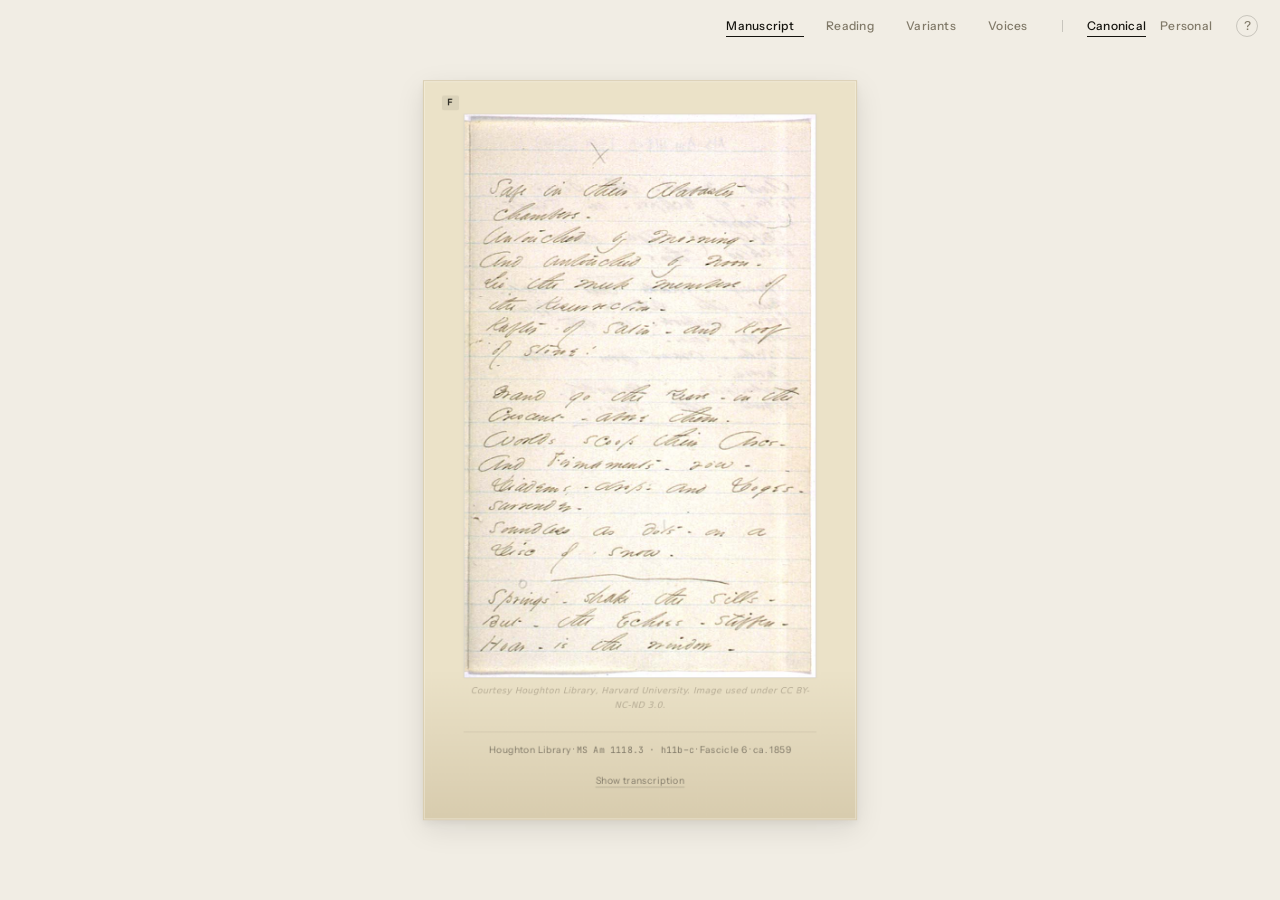
==== commit d0260812: "Add files via upload" ====
--- a/viewer.html
+++ b/viewer.html
@@ -1456,14 +1456,27 @@
         const r = viewport.getBoundingClientRect();
         const margin = 80;
         let minX, minY, maxX, maxY;
+
+        // Measure the actual rendered card if it's in the DOM, otherwise use
+        // size estimates. offsetWidth/Height return unscaled layout dimensions
+        // and ignore the stage's scale() transform, so they're in the same
+        // coordinate space as witness positions.
+        function measure(witnessId, fallbackW, fallbackH) {
+            const el = document.querySelector(`[data-witness="${witnessId}"]`);
+            if (el && el.offsetHeight > 0) {
+                return { w: el.offsetWidth, h: el.offsetHeight };
+            }
+            return { w: fallbackW, h: fallbackH };
+        }
+
         if (layer === 1) {
             const ms = getWitness(workData.primaryWitnessId);
-            const w = 480, h = 600;
+            const { w, h } = measure(ms.id, 480, 600);
             minX = ms.position.x - w/2; maxX = ms.position.x + w/2;
             minY = ms.position.y - h/2; maxY = ms.position.y + h/2;
         } else if (layer === 2) {
             const ms = getWitness(workData.primaryWitnessId);
-            const msW = 480, msH = 600;
+            const { w: msW, h: msH } = measure(ms.id, 480, 600);
             const rcW = 440, rcH = 540;
             minX = Math.min(ms.position.x - msW/2, readingCopyPosition.x - rcW/2);
             maxX = Math.max(ms.position.x + msW/2, readingCopyPosition.x + rcW/2);
@@ -1471,8 +1484,9 @@
             maxY = Math.max(ms.position.y + msH/2, readingCopyPosition.y + rcH/2);
         } else {
             witnesses.forEach(w => {
-                const wd = w.type === 'manuscript' ? 480 : 340;
-                const ht = w.type === 'manuscript' ? 600 : 240;
+                const fbW = w.type === 'manuscript' ? 480 : 340;
+                const fbH = w.type === 'manuscript' ? 600 : 240;
+                const { w: wd, h: ht } = measure(w.id, fbW, fbH);
                 const pos = getWitnessPosition(w);
                 if (minX === undefined) {
                     minX = pos.x - wd/2; maxX = pos.x + wd/2;
@@ -2410,6 +2424,18 @@
             });
         });
 
+        // Re-fit once the manuscript image finishes loading — the first autoFit
+        // ran before the image had dimensions, so the card's measured height
+        // was incomplete. After load, re-measure and re-center (only if we're
+        // still on a layer where the manuscript card's height matters).
+        document.querySelectorAll('.ms-image').forEach(img => {
+            if (!img.complete) {
+                img.addEventListener('load', () => {
+                    if (layer === 1 || layer === 2) autoFit();
+                }, { once: true });
+            }
+        });
+
         document.querySelectorAll('[data-close-card]').forEach(el => {
             el.addEventListener('click', e => {
                 e.stopPropagation();
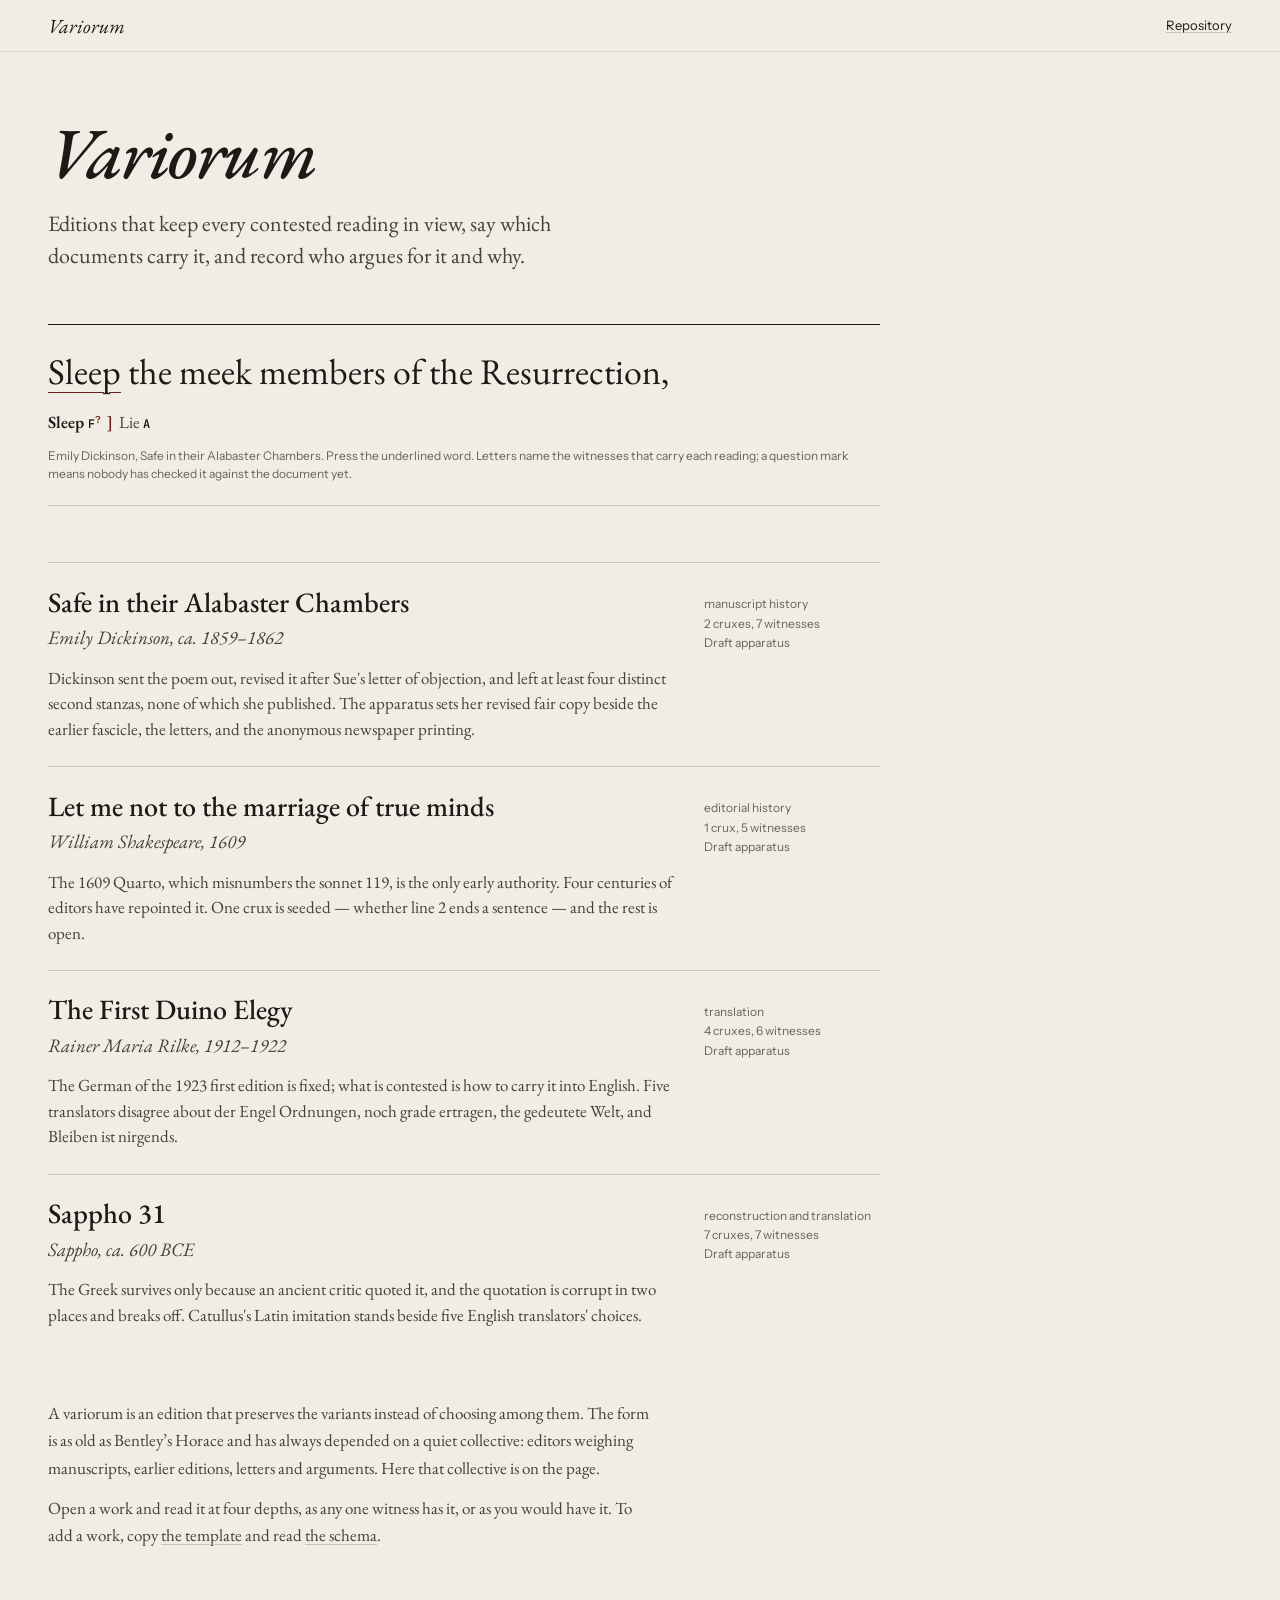
==== commit 46270d67: "Variorum v5: reading-first viewer, schema 2.0, provenance in the data Replaces the canvas viewer wit" ====
--- a/viewer.html
+++ b/viewer.html
@@ -2,2713 +2,9 @@
 <html lang="en">
 <head>
 <meta charset="UTF-8">
-<meta name="viewport" content="width=device-width, initial-scale=1.0, maximum-scale=1.0, user-scalable=no">
 <title>Variorum</title>
-<link rel="preconnect" href="https://fonts.googleapis.com">
-<link rel="preconnect" href="https://fonts.gstatic.com" crossorigin>
-<link href="https://fonts.googleapis.com/css2?family=EB+Garamond:ital,wght@0,400;0,500;0,600;1,400;1,500&family=Instrument+Sans:wght@400;500;600;700&family=JetBrains+Mono:wght@400;500;600&display=swap" rel="stylesheet">
-<style>
-    :root {
-        --paper:       #F1EDE4;
-        --paper-warm:  #ECE6D7;
-        --paper-deep:  #E4DEC9;
-        --paper-ms:    #EBE2C8;
-        --paper-ms-edge: #D8CCAE;
-        --ink:         #15140F;
-        --ink-mid:     #4A463E;
-        --ink-soft:    #807968;
-        --ink-faint:   #B6AC95;
-        --rule:        rgba(21,20,15,0.18);
-        --rule-soft:   rgba(21,20,15,0.10);
-        --accent:      #6E1E1E;
-        --accent-soft: rgba(110,30,30,0.10);
-        --accent-mid:  rgba(110,30,30,0.45);
-        --connection:  rgba(110,30,30,0.30);
-        --mono:        'JetBrains Mono', 'SF Mono', 'Menlo', monospace;
-        --sans:        'Instrument Sans', system-ui, sans-serif;
-        --serif:       'EB Garamond', Georgia, serif;
-    }
-    * { box-sizing: border-box; margin: 0; padding: 0; }
-    html, body {
-        background: var(--paper);
-        color: var(--ink);
-        font-family: 'EB Garamond', Georgia, serif;
-        font-size: 16px;
-        line-height: 1.6;
-        -webkit-font-smoothing: antialiased;
-        text-rendering: optimizeLegibility;
-        overflow: hidden;
-        height: 100vh;
-    }
-
-    /* ============== CHROME — minimal, top right only ============== */
-    .chrome {
-        position: fixed;
-        top: 14px; right: 22px;
-        display: flex; align-items: center; gap: 24px;
-        z-index: 50;
-    }
-    .layer-control {
-        display: flex; align-items: baseline; gap: 22px;
-        font-family: var(--sans);
-    }
-    .layer-btn {
-        background: none; border: none;
-        font-family: var(--sans);
-        font-size: 12px;
-        font-weight: 500;
-        letter-spacing: 0.02em;
-        color: var(--ink-soft);
-        cursor: pointer;
-        padding: 4px 0;
-        position: relative;
-        transition: color 0.2s;
-    }
-    .layer-btn::after {
-        content: "";
-        position: absolute;
-        left: 0; right: 0; bottom: 0;
-        height: 1px;
-        background: var(--ink);
-        transform: scaleX(0);
-        transform-origin: left;
-        transition: transform 0.3s ease;
-    }
-    .layer-btn:hover { color: var(--ink); }
-    .layer-btn.active {
-        color: var(--ink);
-    }
-    .layer-btn.active::after { transform: scaleX(1); }
-    .layer-btn .key {
-        font-family: var(--mono);
-        font-size: 9px;
-        color: var(--ink-faint);
-        margin-left: 5px;
-        font-weight: 500;
-        vertical-align: 1px;
-        opacity: 0;
-        transition: opacity 0.2s;
-    }
-    .layer-control:hover .layer-btn .key { opacity: 1; }
-
-    .help-btn {
-        background: none; border: 1px solid var(--rule);
-        border-radius: 50%;
-        width: 22px; height: 22px;
-        font-family: var(--sans);
-        font-size: 12px; font-weight: 500;
-        color: var(--ink-soft);
-        cursor: pointer;
-        display: flex; align-items: center; justify-content: center;
-        transition: color 0.2s, border-color 0.2s;
-        line-height: 1;
-        padding: 0;
-    }
-    .help-btn:hover { color: var(--ink); border-color: var(--ink); }
-
-    .chrome-divider {
-        width: 1px;
-        height: 12px;
-        background: var(--rule);
-    }
-    .view-control {
-        display: flex; align-items: baseline; gap: 14px;
-    }
-    .view-btn {
-        background: none; border: none;
-        font-family: var(--sans);
-        font-size: 12px;
-        font-weight: 500;
-        letter-spacing: 0.02em;
-        color: var(--ink-soft);
-        cursor: pointer;
-        padding: 4px 0;
-        position: relative;
-        transition: color 0.2s;
-    }
-    .view-btn::after {
-        content: "";
-        position: absolute;
-        left: 0; right: 0; bottom: 0;
-        height: 1px;
-        background: var(--ink);
-        transform: scaleX(0);
-        transform-origin: left;
-        transition: transform 0.3s ease;
-    }
-    .view-btn:hover { color: var(--ink); }
-    .view-btn.active { color: var(--ink); }
-    .view-btn.active::after { transform: scaleX(1); }
-    .view-reset {
-        background: none; border: none;
-        font-family: var(--sans);
-        font-size: 11px;
-        font-weight: 500;
-        letter-spacing: 0.02em;
-        color: var(--ink-soft);
-        cursor: pointer;
-        padding: 4px 0;
-        transition: color 0.2s;
-    }
-    .view-reset:hover { color: var(--accent); }
-
-    /* ============== CANVAS VIEWPORT ============== */
-    .viewport {
-        position: fixed;
-        top: 0; left: 0; right: 0; bottom: 0;
-        overflow: hidden;
-        background: var(--paper);
-        cursor: grab;
-        user-select: none;
-        -webkit-user-select: none;
-    }
-    .viewport.grabbing { cursor: grabbing; }
-    .viewport.grabbing * { pointer-events: none; }
-    .viewport.layer-1 { cursor: default; }
-
-    .stage {
-        position: absolute;
-        top: 0; left: 0;
-        width: 1px; height: 1px;
-        transform-origin: 0 0;
-        will-change: transform;
-    }
-
-    /* Faint dot grid — only when canvas is panable (layer 3+) */
-    .stage-grid {
-        position: absolute;
-        top: -3000px; left: -3000px;
-        width: 6000px; height: 6000px;
-        background-image: radial-gradient(circle, rgba(21,20,15,0.04) 1px, transparent 1.5px);
-        background-size: 60px 60px;
-        pointer-events: none;
-        opacity: 0;
-        transition: opacity 0.4s;
-    }
-    .viewport.layer-3 .stage-grid,
-    .viewport.layer-4 .stage-grid { opacity: 0.6; }
-
-    /* SVG connection layer */
-    .connection-layer {
-        position: absolute;
-        top: -3000px; left: -3000px;
-        width: 6000px; height: 6000px;
-        pointer-events: none;
-        overflow: visible;
-    }
-    .connection-path {
-        fill: none;
-        stroke: var(--connection);
-        stroke-width: 1.2;
-        stroke-dasharray: 4 5;
-        opacity: 0;
-        transition: opacity 0.4s 0.1s, stroke-width 0.2s;
-    }
-    .viewport.layer-3 .connection-path,
-    .viewport.layer-4 .connection-path { opacity: 0.5; }
-    .connection-path.active {
-        opacity: 0.95;
-        stroke-width: 1.8;
-        stroke-dasharray: none;
-        transition-delay: 0s;
-    }
-
-    /* ============== MANUSCRIPT (the center, always present) ============== */
-    .manuscript-card {
-        position: absolute;
-        transform: translate(-50%, -50%);
-        width: 480px;
-        background:
-            linear-gradient(180deg, var(--paper-ms) 0%, var(--paper-ms) 80%, var(--paper-ms-edge) 100%);
-        border: 1px solid var(--paper-ms-edge);
-        box-shadow:
-            0 10px 30px rgba(21,20,15,0.10),
-            0 4px 10px rgba(21,20,15,0.06),
-            inset 0 0 0 1px rgba(255,253,245,0.4);
-        padding: 36px 44px 32px;
-        cursor: pointer;
-        transition: box-shadow 0.25s, transform 0.4s ease;
-    }
-    .manuscript-card:hover {
-        box-shadow:
-            0 16px 40px rgba(21,20,15,0.14),
-            0 4px 12px rgba(21,20,15,0.08),
-            inset 0 0 0 1px rgba(255,253,245,0.4);
-    }
-    .manuscript-card.engaged {
-        box-shadow:
-            0 18px 50px rgba(110,30,30,0.16),
-            0 4px 12px rgba(21,20,15,0.10),
-            inset 0 0 0 1px rgba(255,253,245,0.4);
-        border-color: var(--accent-mid);
-    }
-    .ms-caption {
-        font-family: var(--sans);
-        font-size: 10.5px;
-        font-weight: 400;
-        letter-spacing: 0.04em;
-        color: var(--ink-soft);
-        text-align: center;
-        margin-top: 22px;
-        padding-top: 12px;
-        border-top: 1px solid rgba(21,20,15,0.08);
-    }
-    .ms-caption .mono {
-        font-family: var(--mono);
-        font-size: 10px;
-        letter-spacing: 0.02em;
-    }
-    .ms-poem {
-        font-family: 'EB Garamond', Georgia, serif;
-        font-style: italic;
-        font-size: 18px;
-        line-height: 1.7;
-        color: var(--ink);
-    }
-    .ms-line { display: block; position: relative; }
-    .ms-line.indent { padding-left: 38px; }
-    .ms-line.gap { margin-top: 14px; }
-
-    /* Image-mode manuscript rendering — image leads, transcription tucked behind a toggle */
-    .ms-image {
-        display: block;
-        width: 100%;
-        height: auto;
-        margin: 0 auto 14px;
-        background: var(--paper);
-        border: 1px solid var(--rule-soft);
-        box-shadow: 0 1px 3px rgba(21,20,15,0.04);
-    }
-    .ms-transcription-toggle {
-        display: block;
-        background: none;
-        border: none;
-        margin: 14px auto 0;
-        padding: 4px 8px;
-        font-family: var(--sans);
-        font-size: 10.5px;
-        font-weight: 400;
-        letter-spacing: 0.04em;
-        color: var(--ink-soft);
-        cursor: pointer;
-        text-decoration: underline;
-        text-decoration-color: var(--rule);
-        text-underline-offset: 3px;
-        transition: color 0.15s;
-    }
-    .ms-transcription-toggle:hover { color: var(--ink); }
-    .ms-transcription {
-        margin-top: 16px;
-        padding-top: 16px;
-        border-top: 1px solid var(--rule-soft);
-        animation: fadeIn 0.2s ease;
-    }
-    .ms-image-credit {
-        font-family: var(--sans);
-        font-size: 9.5px;
-        font-weight: 400;
-        letter-spacing: 0.04em;
-        color: var(--ink-faint);
-        text-align: center;
-        margin-top: -8px;
-        margin-bottom: 16px;
-        font-style: italic;
-    }
-
-    /* Crux marks appear at Layer 2+ — tiny, subtle */
-    .crux-mark {
-        position: absolute;
-        width: 4px; height: 4px;
-        border-radius: 50%;
-        background: var(--accent);
-        opacity: 0;
-        transition: opacity 0.4s 0.1s;
-        pointer-events: none;
-    }
-    .viewport.layer-2 .crux-mark,
-    .viewport.layer-3 .crux-mark,
-    .viewport.layer-4 .crux-mark { opacity: 0.6; }
-
-    /* ============== READING COPY (appears at Layer 2+) ============== */
-    .reading-copy {
-        position: absolute;
-        transform: translate(-50%, -50%);
-        width: 440px;
-        padding: 50px 40px;
-        background: transparent;
-        font-family: 'EB Garamond', Georgia, serif;
-        font-size: 19px;
-        line-height: 1.85;
-        color: var(--ink);
-        opacity: 0;
-        transition: opacity 0.4s ease;
-        pointer-events: none;
-    }
-    .viewport.layer-2 .reading-copy,
-    .viewport.layer-3 .reading-copy,
-    .viewport.layer-4 .reading-copy {
-        opacity: 1;
-        pointer-events: auto;
-    }
-    .reading-copy .rc-stanza { margin-bottom: 22px; }
-    .reading-copy .rc-stanza:last-child { margin-bottom: 0; }
-    .reading-copy .rc-line { display: block; }
-    .reading-copy .rc-caption {
-        font-family: var(--sans);
-        font-size: 10.5px;
-        font-weight: 400;
-        letter-spacing: 0.04em;
-        color: var(--ink-soft);
-        text-align: center;
-        margin-top: 20px;
-        padding-top: 12px;
-        border-top: 1px solid var(--rule-soft);
-    }
-
-    .rc-word-variants {
-        display: inline-flex;
-        align-items: baseline;
-        gap: 8px;
-        cursor: pointer;
-        padding: 0 4px;
-        margin: 0 -2px;
-        transition: background 0.15s;
-        border-radius: 2px;
-    }
-    .rc-word-variants:hover { background: var(--accent-soft); }
-    .rc-word-variants .variant {
-        position: relative;
-        transition: opacity 0.3s;
-    }
-    .rc-word-variants .variant.foregrounded { opacity: 1; }
-    .rc-word-variants .variant.alt {
-        opacity: 0.32;
-        font-style: italic;
-    }
-    .rc-word-variants:hover .variant.alt { opacity: 0.55; }
-
-    .rc-stanza-stack {
-        position: relative;
-        display: block;
-        cursor: pointer;
-        transition: background 0.15s;
-        padding: 4px 6px;
-        margin: -4px -6px;
-        border-radius: 2px;
-        overflow: hidden;
-    }
-    .rc-stanza-stack:hover { background: var(--accent-soft); }
-    .rc-stanza-stack .stack-layer {
-        display: block;
-        position: absolute;
-        top: 4px; left: 6px; right: 6px;
-        pointer-events: none;
-        transition: opacity 0.3s;
-    }
-    .rc-stanza-stack .stack-layer.foregrounded {
-        position: relative;
-        top: 0; left: 0; right: auto;
-        z-index: 4;
-        opacity: 1;
-    }
-    .rc-stanza-stack .stack-layer.alt-1 { opacity: 0.13; z-index: 3; }
-    .rc-stanza-stack .stack-layer.alt-2 { opacity: 0.08; z-index: 2; }
-    .rc-stanza-stack .stack-layer.alt-3 { opacity: 0.05; z-index: 1; }
-    .rc-stanza-stack:hover .stack-layer.alt-1 { opacity: 0.22; }
-    .rc-stanza-stack:hover .stack-layer.alt-2 { opacity: 0.14; }
-    .rc-stanza-stack:hover .stack-layer.alt-3 { opacity: 0.08; }
-
-    .rc-word {
-        cursor: pointer;
-        border-radius: 2px;
-        padding: 0 1px;
-        transition: background 0.15s, color 0.15s;
-    }
-    .reading-copy:hover .rc-word:hover {
-        background: rgba(110, 30, 30, 0.07);
-    }
-
-    .rc-word-variants.proposed,
-    .rc-word-variants.recognized {
-        opacity: 0.62;
-    }
-    .rc-word-variants.proposed::after,
-    .rc-word-variants.recognized::after {
-        font-family: var(--mono);
-        font-size: 8.5px;
-        font-weight: 500;
-        color: var(--ink-faint);
-        text-transform: uppercase;
-        letter-spacing: 0.06em;
-        margin-left: 6px;
-        align-self: center;
-        line-height: 1;
-        padding: 2px 5px;
-        background: rgba(21,20,15,0.05);
-        border-radius: 2px;
-    }
-    .rc-word-variants.proposed::after { content: "proposed"; }
-    .rc-word-variants.recognized::after {
-        content: "pending";
-        color: var(--ink-soft);
-    }
-
-    /* ============== ORBITAL CARDS (appear at Layer 3+) ============== */
-    .card {
-        position: absolute;
-        transform: translate(-50%, -50%) scale(0.92);
-        background: var(--paper-warm);
-        border: 1px solid var(--rule);
-        box-shadow: 0 2px 8px rgba(21,20,15,0.06), 0 1px 2px rgba(21,20,15,0.04);
-        padding: 16px 18px;
-        cursor: pointer;
-        opacity: 0;
-        pointer-events: none;
-        transition:
-            opacity 0.35s ease,
-            transform 0.35s ease,
-            box-shadow 0.2s;
-    }
-    .viewport.layer-3 .card,
-    .viewport.layer-4 .card {
-        opacity: 1;
-        transform: translate(-50%, -50%) scale(1);
-        pointer-events: auto;
-    }
-    .card:hover {
-        box-shadow: 0 4px 18px rgba(21,20,15,0.12), 0 2px 4px rgba(21,20,15,0.08);
-        z-index: 2;
-    }
-    .card.engaged {
-        box-shadow: 0 6px 26px rgba(110,30,30,0.18), 0 2px 6px rgba(21,20,15,0.10);
-        border-color: var(--accent-mid);
-        z-index: 5;
-    }
-    .card-header {
-        display: flex; align-items: baseline; gap: 8px;
-        margin-bottom: 10px; flex-wrap: wrap;
-    }
-    .sigla {
-        display: inline-block;
-        font-family: var(--mono);
-        font-size: 10px;
-        font-weight: 600;
-        text-transform: uppercase;
-        letter-spacing: 0.05em;
-        padding: 2px 6px;
-        background: rgba(21,20,15,0.07);
-        color: var(--ink);
-        border-radius: 2px;
-        line-height: 1.2;
-        vertical-align: 1px;
-    }
-    .ms-sigla {
-        position: absolute;
-        top: 16px; left: 20px;
-        z-index: 1;
-    }
-    .card-type {
-        font-family: var(--sans);
-        font-size: 10px;
-        font-weight: 500;
-        text-transform: uppercase;
-        letter-spacing: 0.08em;
-        color: var(--ink-soft);
-    }
-    .card-date {
-        font-family: var(--sans);
-        font-size: 10px;
-        font-weight: 400;
-        letter-spacing: 0.02em;
-        color: var(--ink-soft);
-        margin-left: auto;
-        font-feature-settings: "tnum";
-    }
-    .card-title {
-        font-family: var(--serif);
-        font-size: 17px;
-        font-weight: 500;
-        color: var(--ink);
-        line-height: 1.3;
-        margin-bottom: 3px;
-    }
-    .card-subtitle {
-        font-family: var(--sans);
-        font-size: 11px;
-        font-weight: 400;
-        color: var(--ink-soft);
-        margin-bottom: 10px;
-        letter-spacing: 0.01em;
-    }
-    .card-body {
-        font-family: var(--serif);
-        font-size: 14px; color: var(--ink-mid); line-height: 1.55;
-    }
-    .card-body.multiline { white-space: pre-line; }
-    .card-body.quoted {
-        font-style: italic;
-        padding: 6px 0 6px 12px;
-        border-left: 1px solid var(--rule);
-    }
-    .card.size-medium { width: 340px; }
-
-    body.personal-mode .viewport.layer-3 .card,
-    body.personal-mode .viewport.layer-4 .card,
-    body.personal-mode .viewport.layer-3 .manuscript-card,
-    body.personal-mode .viewport.layer-4 .manuscript-card {
-        cursor: grab;
-        outline: 1px dashed transparent;
-        outline-offset: 4px;
-        transition: outline-color 0.15s, box-shadow 0.2s;
-    }
-    body.personal-mode .viewport.layer-3 .card:hover,
-    body.personal-mode .viewport.layer-4 .card:hover,
-    body.personal-mode .viewport.layer-3 .manuscript-card:hover,
-    body.personal-mode .viewport.layer-4 .manuscript-card:hover {
-        outline-color: var(--accent-mid);
-    }
-
-    .crux-tally {
-        margin: 10px 0 4px;
-        padding: 8px 0 0;
-        border-top: 1px solid var(--rule-soft);
-        font-family: var(--sans);
-        font-size: 11px;
-        font-weight: 500;
-        letter-spacing: 0.02em;
-        line-height: 1.5;
-        color: var(--ink-soft);
-        display: flex;
-        flex-wrap: wrap;
-        gap: 4px 18px;
-    }
-    .tally-position {
-        cursor: pointer;
-        white-space: nowrap;
-        transition: color 0.15s;
-        position: relative;
-    }
-    .tally-position:hover { color: var(--accent); }
-    .tally-position.foregrounded { color: var(--ink); }
-    .tally-position.foregrounded .tally-name {
-        text-decoration: underline;
-        text-decoration-color: var(--accent-mid);
-        text-decoration-thickness: 1px;
-        text-underline-offset: 3px;
-    }
-    .tally-count {
-        font-family: var(--mono);
-        font-size: 10.5px;
-        font-weight: 500;
-        color: var(--ink-faint);
-        margin-left: 5px;
-        font-feature-settings: "tnum";
-    }
-    .tally-count.has { color: var(--accent); }
-    .tally-position.foregrounded .tally-count.has { color: var(--accent); }
-
-    .tally-peek {
-        display: none;
-        position: absolute;
-        top: 100%; left: 0;
-        margin-top: 8px;
-        width: 320px;
-        max-width: 90vw;
-        padding: 12px 14px;
-        background: var(--paper);
-        border: 1px solid var(--rule);
-        box-shadow: 0 8px 24px rgba(21,20,15,0.14), 0 2px 6px rgba(21,20,15,0.08);
-        font-style: normal;
-        z-index: 30;
-    }
-    .tally-position:hover .tally-peek { display: block; }
-    .peek-row {
-        display: block;
-        margin-bottom: 8px;
-        padding-bottom: 8px;
-        border-bottom: 1px solid var(--rule-soft);
-        font-style: normal;
-    }
-    .peek-row:last-child {
-        margin-bottom: 0;
-        padding-bottom: 0;
-        border-bottom: none;
-    }
-    .peek-name {
-        display: block;
-        font-family: var(--sans);
-        font-size: 11px;
-        font-weight: 600;
-        letter-spacing: 0.02em;
-        color: var(--ink);
-        margin-bottom: 4px;
-    }
-    .peek-reasoning {
-        display: block;
-        font-family: var(--serif);
-        font-style: italic;
-        font-size: 12px;
-        color: var(--ink-mid);
-        line-height: 1.5;
-    }
-
-    .withdraw-btn {
-        background: none; border: none;
-        font-family: var(--sans);
-        font-size: 11px;
-        font-weight: 500;
-        letter-spacing: 0;
-        color: var(--ink-soft);
-        cursor: pointer;
-        padding: 0 2px;
-        margin-left: 8px;
-        text-decoration: underline;
-        text-decoration-color: var(--rule);
-        text-underline-offset: 3px;
-    }
-    .withdraw-btn:hover { color: var(--accent); }
-
-    .card-remove-btn {
-        position: absolute;
-        top: 14px; right: 16px;
-        background: none; border: none;
-        font-family: var(--sans);
-        font-size: 11px;
-        font-weight: 500;
-        letter-spacing: 0;
-        color: var(--ink-soft);
-        cursor: pointer;
-        padding: 0;
-        text-decoration: underline;
-        text-decoration-color: var(--rule);
-        text-underline-offset: 3px;
-        opacity: 0;
-        transition: opacity 0.15s, color 0.15s;
-    }
-    .card:hover .card-remove-btn { opacity: 1; }
-    .card-remove-btn:hover { color: var(--accent); }
-
-    .rc-stanza-stack + .crux-tally {
-        margin-top: 14px;
-    }
-
-    .card-endorse-count {
-        font-family: var(--sans);
-        font-size: 10px;
-        font-weight: 500;
-        letter-spacing: 0.04em;
-        text-transform: uppercase;
-        color: var(--ink-soft);
-        margin-left: 6px;
-    }
-    .card-endorse-count.has {
-        color: var(--accent);
-    }
-    .card-endorse-count::before {
-        content: "· ";
-        color: var(--ink-faint);
-        text-transform: none;
-    }
-
-    .viewport.layer-3 .card[data-stagger="0"],
-    .viewport.layer-4 .card[data-stagger="0"] { transition-delay: 0.05s; }
-    .viewport.layer-3 .card[data-stagger="1"],
-    .viewport.layer-4 .card[data-stagger="1"] { transition-delay: 0.08s; }
-    .viewport.layer-3 .card[data-stagger="2"],
-    .viewport.layer-4 .card[data-stagger="2"] { transition-delay: 0.11s; }
-    .viewport.layer-3 .card[data-stagger="3"],
-    .viewport.layer-4 .card[data-stagger="3"] { transition-delay: 0.14s; }
-    .viewport.layer-3 .card[data-stagger="4"],
-    .viewport.layer-4 .card[data-stagger="4"] { transition-delay: 0.17s; }
-    .viewport.layer-3 .card[data-stagger="5"],
-    .viewport.layer-4 .card[data-stagger="5"] { transition-delay: 0.20s; }
-    .viewport.layer-3 .card[data-stagger="6"],
-    .viewport.layer-4 .card[data-stagger="6"] { transition-delay: 0.23s; }
-    .viewport.layer-3 .card[data-stagger="7"],
-    .viewport.layer-4 .card[data-stagger="7"] { transition-delay: 0.26s; }
-
-    /* ============== CARD APPARATUS ============== */
-    .card-apparatus {
-        margin-top: 14px;
-        padding-top: 12px;
-        border-top: 1px dashed var(--rule);
-        animation: fadeIn 0.25s ease;
-    }
-    @keyframes fadeIn {
-        from { opacity: 0; transform: translateY(-4px); }
-        to   { opacity: 1; transform: translateY(0); }
-    }
-    .apparatus-section { margin-bottom: 14px; }
-    .apparatus-section:last-child { margin-bottom: 0; }
-    .apparatus-label {
-        font-family: var(--sans);
-        font-size: 10px;
-        font-weight: 500;
-        text-transform: uppercase;
-        letter-spacing: 0.08em;
-        color: var(--ink-soft);
-        margin-bottom: 8px;
-    }
-    .apparatus-text {
-        font-family: var(--serif);
-        font-size: 13.5px; color: var(--ink-mid); line-height: 1.6;
-        padding-left: 10px;
-        border-left: 1px solid var(--rule-soft);
-    }
-    .endorsement-item {
-        margin-bottom: 12px;
-        padding-left: 10px;
-        border-left: 1px solid var(--rule-soft);
-    }
-    .endorsement-item:last-child { margin-bottom: 0; }
-    .endorsement-name {
-        font-family: var(--sans);
-        font-size: 12px;
-        font-weight: 600;
-        letter-spacing: 0.01em;
-        color: var(--ink);
-        margin-bottom: 3px;
-    }
-    .endorsement-reasoning {
-        font-family: var(--serif);
-        font-size: 13px; font-style: italic;
-        color: var(--ink-mid); line-height: 1.55;
-    }
-    .endorsement-empty {
-        font-family: var(--serif);
-        font-size: 12.5px; font-style: italic;
-        color: var(--ink-soft); padding-left: 10px;
-    }
-    .card-actions {
-        margin-top: 14px;
-        display: flex; gap: 18px; flex-wrap: wrap;
-    }
-    .action-btn {
-        background: transparent; border: none;
-        font-family: var(--sans);
-        font-size: 12px;
-        font-weight: 500;
-        letter-spacing: 0;
-        color: var(--ink-mid);
-        cursor: pointer; padding: 3px 0;
-        border-bottom: 1px solid var(--rule);
-        transition: color 0.15s, border-color 0.15s;
-    }
-    .action-btn:hover { color: var(--accent); border-bottom-color: var(--accent); }
-
-    /* ============== ENDORSER SATELLITES (Layer 4) ============== */
-    .endorser-satellite {
-        position: absolute;
-        transform: translate(-50%, -50%) scale(0.85);
-        width: 220px;
-        padding: 10px 14px;
-        background: var(--paper);
-        border: 1px solid var(--rule-soft);
-        box-shadow: 0 2px 6px rgba(21,20,15,0.05);
-        opacity: 0;
-        pointer-events: none;
-        transition: opacity 0.35s ease, transform 0.35s ease;
-    }
-    .viewport.layer-4 .endorser-satellite {
-        opacity: 1;
-        transform: translate(-50%, -50%) scale(1);
-        pointer-events: auto;
-    }
-    .satellite-name {
-        font-family: var(--sans);
-        font-size: 11px;
-        font-weight: 600;
-        letter-spacing: 0.01em;
-        color: var(--ink);
-        margin-bottom: 3px;
-        display: flex;
-        align-items: baseline;
-        gap: 0;
-        flex-wrap: wrap;
-    }
-    .satellite-sigla {
-        font-size: 9px;
-        padding: 1px 5px;
-        margin-right: 6px;
-        background: rgba(21,20,15,0.08);
-    }
-
-    .card.related-active,
-    .manuscript-card.related-active {
-        box-shadow: 0 0 0 2px var(--accent-mid), 0 4px 14px rgba(21,20,15,0.10);
-    }
-    .endorser-satellite.related-active {
-        box-shadow: 0 0 0 1px var(--accent-mid), 0 2px 8px rgba(21,20,15,0.08);
-        z-index: 5;
-    }
-    .satellite-reasoning {
-        font-family: var(--serif);
-        font-style: italic; font-size: 12px;
-        color: var(--ink-mid); line-height: 1.5;
-    }
-    .position-tag {
-        display: inline-block;
-        font-family: var(--mono);
-        font-size: 9.5px;
-        font-weight: 600;
-        text-transform: uppercase;
-        letter-spacing: 0.05em;
-        color: var(--accent);
-        margin-right: 6px;
-        padding-right: 6px;
-        border-right: 1px solid var(--rule);
-        vertical-align: 1px;
-    }
-
-    .satellite-line {
-        stroke: var(--rule);
-        stroke-width: 1;
-        stroke-dasharray: 2 3;
-        opacity: 0;
-        transition: opacity 0.4s 0.15s;
-    }
-    .viewport.layer-4 .satellite-line { opacity: 0.5; }
-
-    /* ============== INLINE FORM ============== */
-    .inline-form {
-        margin-top: 14px; padding: 14px 16px;
-        background: var(--paper); border: 1px solid var(--rule);
-        animation: fadeIn 0.2s ease;
-    }
-    .inline-form .form-label {
-        font-family: var(--sans);
-        font-size: 10px;
-        font-weight: 500;
-        text-transform: uppercase;
-        letter-spacing: 0.08em;
-        color: var(--ink-soft);
-        margin-bottom: 10px;
-    }
-    .inline-form input[type="text"] {
-        width: 100%;
-        background: transparent; border: none;
-        border-bottom: 1px solid var(--rule);
-        padding: 6px 0;
-        font-family: var(--sans);
-        font-size: 13px; color: var(--ink); outline: none;
-        margin-bottom: 12px;
-    }
-    .inline-form input[type="text"]:focus { border-bottom-color: var(--ink); }
-    .inline-form input[type="text"]::placeholder { color: var(--ink-soft); }
-    .inline-form .prompt {
-        font-family: var(--serif);
-        font-size: 13px; font-style: italic; color: var(--ink-soft);
-        margin-bottom: 10px; line-height: 1.5;
-    }
-    .inline-form textarea {
-        width: 100%;
-        background: transparent; border: 1px solid var(--rule);
-        padding: 10px 12px;
-        font-family: var(--serif);
-        font-size: 13.5px; color: var(--ink); line-height: 1.55;
-        resize: vertical; outline: none; margin-bottom: 12px;
-        min-height: 70px;
-    }
-    .inline-form textarea:focus { border-color: var(--ink); }
-    .inline-form textarea::placeholder { color: var(--ink-soft); font-style: italic; }
-    .inline-form .form-actions {
-        display: flex; gap: 12px; justify-content: flex-end;
-    }
-    .form-btn {
-        background: var(--ink); color: var(--paper); border: none;
-        font-family: var(--sans);
-        font-size: 12px;
-        font-weight: 500;
-        letter-spacing: 0;
-        padding: 7px 16px; cursor: pointer;
-        transition: background 0.15s;
-    }
-    .form-btn.secondary {
-        background: transparent; color: var(--ink-mid);
-        border: 1px solid var(--rule);
-    }
-    .form-btn:hover { background: var(--accent); color: var(--paper); }
-    .form-btn.secondary:hover { background: var(--paper-warm); color: var(--ink); border-color: var(--ink); }
-    .form-error {
-        font-family: var(--serif);
-        font-size: 12.5px; font-style: italic; color: var(--accent);
-        margin-bottom: 8px;
-    }
-    .hidden { display: none !important; }
-
-    .form-overlay {
-        position: fixed;
-        top: 0; left: 0; right: 0; bottom: 0;
-        pointer-events: none;
-        z-index: 50;
-    }
-    .form-overlay > * { pointer-events: auto; }
-
-    .add-form {
-        position: fixed;
-        transform: translateX(-50%);
-        width: 380px;
-        padding: 22px 24px;
-        background: var(--paper);
-        border: 1px solid var(--rule);
-        box-shadow: 0 16px 50px rgba(21,20,15,0.16), 0 3px 10px rgba(21,20,15,0.08);
-        z-index: 50;
-        animation: fadeIn 0.2s ease;
-    }
-    .add-form .form-label {
-        font-family: var(--sans);
-        font-size: 10px;
-        font-weight: 500;
-        text-transform: uppercase;
-        letter-spacing: 0.08em;
-        color: var(--ink-soft);
-        margin-bottom: 16px;
-    }
-    .add-form input[type="text"] {
-        width: 100%;
-        background: transparent; border: none;
-        border-bottom: 1px solid var(--rule);
-        padding: 6px 0;
-        font-family: var(--sans);
-        font-size: 13px; color: var(--ink); outline: none;
-        margin-bottom: 14px;
-    }
-    .add-form input[type="text"]:focus { border-bottom-color: var(--ink); }
-    .add-form input[type="text"]::placeholder { color: var(--ink-soft); }
-    .add-form textarea {
-        width: 100%;
-        background: transparent; border: 1px solid var(--rule);
-        padding: 10px 12px;
-        font-family: var(--serif);
-        font-size: 13.5px; color: var(--ink); line-height: 1.55;
-        resize: vertical; outline: none; margin-bottom: 12px;
-        min-height: 64px;
-    }
-    .add-form textarea:focus { border-color: var(--ink); }
-    .add-form textarea::placeholder { color: var(--ink-soft); font-style: italic; }
-    .add-form .form-actions {
-        display: flex; gap: 12px; justify-content: flex-end;
-    }
-
-    /* ============== ABOUT PANEL ============== */
-    .about-panel {
-        position: fixed;
-        top: 70px; left: 50%;
-        transform: translateX(-50%);
-        max-width: 600px; width: calc(100vw - 48px);
-        max-height: calc(100vh - 100px);
-        overflow-y: auto;
-        padding: 36px 42px;
-        background: var(--paper-warm);
-        border: 1px solid var(--rule);
-        box-shadow: 0 16px 50px rgba(21,20,15,0.18);
-        font-family: var(--serif);
-        font-size: 15px; line-height: 1.7; color: var(--ink-mid);
-        z-index: 60;
-    }
-    .about-panel p { margin-bottom: 14px; }
-    .about-panel p:last-child { margin-bottom: 0; }
-    .about-panel em { color: var(--ink); }
-    .about-panel .about-section-label {
-        font-family: var(--sans);
-        font-size: 10px;
-        font-weight: 500;
-        text-transform: uppercase;
-        letter-spacing: 0.08em;
-        color: var(--ink-soft);
-        margin-top: 22px;
-        margin-bottom: 10px;
-        font-style: normal;
-    }
-    .about-panel .about-section-label:first-of-type { margin-top: 18px; }
-    .about-panel .mono {
-        font-family: var(--mono);
-        font-size: 12px;
-        font-weight: 600;
-        text-transform: uppercase;
-        background: rgba(21,20,15,0.07);
-        padding: 1px 5px;
-        border-radius: 2px;
-        color: var(--ink);
-    }
-    .about-close {
-        position: absolute;
-        top: 16px; right: 18px;
-        background: transparent; border: none;
-        font-family: var(--sans);
-        font-size: 18px; color: var(--ink-soft);
-        cursor: pointer; line-height: 1;
-    }
-    .about-close:hover { color: var(--accent); }
-
-    /* ============== LOAD STATE ============== */
-    .load-state {
-        position: fixed;
-        top: 50%; left: 50%;
-        transform: translate(-50%, -50%);
-        text-align: center;
-        font-family: var(--serif);
-        font-size: 14px;
-        color: var(--ink-soft);
-        font-style: italic;
-    }
-    .load-state.error {
-        max-width: 480px;
-        padding: 28px 32px;
-        background: var(--paper-warm);
-        border: 1px solid var(--rule);
-        font-style: normal;
-        color: var(--ink-mid);
-    }
-    .load-state.error .label {
-        font-family: var(--sans);
-        font-size: 10px;
-        font-weight: 500;
-        text-transform: uppercase;
-        letter-spacing: 0.08em;
-        color: var(--accent);
-        margin-bottom: 10px;
-    }
-    .load-state.error code {
-        font-family: var(--mono);
-        font-size: 12px;
-        padding: 2px 5px;
-        background: rgba(21,20,15,0.07);
-        border-radius: 2px;
-        color: var(--ink);
-    }
-
-    /* ============== MOBILE ============== */
-    @media (max-width: 700px) {
-        .chrome { top: 10px; right: 14px; gap: 14px; }
-        .layer-control { gap: 14px; }
-        .layer-btn { font-size: 13px; }
-        .manuscript-card { width: 320px; padding: 28px 32px 24px; }
-        .ms-poem { font-size: 16px; }
-        .reading-copy { width: 300px; padding: 30px 24px; font-size: 17px; }
-        .card.size-medium { width: 280px; }
-        .endorser-satellite { width: 180px; }
-        .about-panel { padding: 24px 24px; }
-    }
-</style>
+<!-- Kept so that links to the old address (viewer.html?work=<id>) still open the work. -->
+<script>location.replace('index.html#' + (new URLSearchParams(location.search).get('work') || ''));</script>
 </head>
-<body>
-
-<div class="chrome hidden" id="chromeNav">
-    <nav class="layer-control" id="layerControl">
-        <button class="layer-btn" data-layer="1">Manuscript<span class="key">1</span></button>
-        <button class="layer-btn" data-layer="2">Reading<span class="key">2</span></button>
-        <button class="layer-btn" data-layer="3">Variants<span class="key">3</span></button>
-        <button class="layer-btn" data-layer="4">Voices<span class="key">4</span></button>
-    </nav>
-    <div class="chrome-divider"></div>
-    <nav class="view-control" id="viewControl">
-        <button class="view-btn active" data-view="canonical">Canonical</button>
-        <button class="view-btn" data-view="personal">Personal</button>
-    </nav>
-    <button class="view-reset hidden" id="viewReset" title="Discard your personal arrangement">Reset</button>
-    <button class="help-btn" id="helpBtn" title="About this variorum">?</button>
-</div>
-
-<div class="viewport layer-1 hidden" id="viewport">
-    <div class="stage" id="stage">
-        <div class="stage-grid"></div>
-        <svg class="connection-layer" id="connectionLayer"></svg>
-    </div>
-    <div class="form-overlay" id="formOverlay"></div>
-</div>
-
-<div class="load-state" id="loadState">Loading variorum…</div>
-
-<script>
-(async function() {
-    'use strict';
-
-    // ============================================================
-    // PLATFORM CONFIG
-    // The engine declares what schema versions it supports and where
-    // to find the work data. The work parameter can be overridden via
-    // URL query string: engine.html?work=fr124  →  works/fr124.json
-    // ============================================================
-    const SUPPORTED_SCHEMA = '1.0';
-    const STORAGE_VERSION = 'v2';
-    const params = new URLSearchParams(window.location.search);
-    const workId = params.get('work') || 'fr124';
-    const WORK_URL = `works/${workId}.json`;
-
-    // ============================================================
-    // LOAD & VALIDATE WORK
-    // The engine refuses to render incompatible schema versions
-    // loudly rather than silently — every IDs in a work file is
-    // load-bearing for localStorage state, so we don't tolerate drift.
-    // ============================================================
-    let workData;
-    try {
-        const response = await fetch(WORK_URL);
-        if (!response.ok) throw new Error(`HTTP ${response.status} fetching ${WORK_URL}`);
-        workData = await response.json();
-    } catch (err) {
-        showLoadError(
-            'Could not load the work file',
-            `Tried <code>${WORK_URL}</code>. ${err.message}.<br><br>If you are opening this file directly with <code>file://</code>, the browser blocks fetching local JSON. Serve the directory with any static server (or deploy to Cloudflare Pages) and reload.`
-        );
-        return;
-    }
-
-    if (workData.schemaVersion !== SUPPORTED_SCHEMA) {
-        showLoadError(
-            'Schema version mismatch',
-            `Engine supports schema <code>${SUPPORTED_SCHEMA}</code>; work file declares <code>${workData.schemaVersion}</code>. Update either the work or the engine, then reload.`
-        );
-        return;
-    }
-
-    const validationErrors = validateWorkData(workData);
-    if (validationErrors.length > 0) {
-        showLoadError(
-            'Work file is invalid',
-            `<div style="text-align:left;font-family:var(--mono);font-size:12px;line-height:1.7;margin-top:6px;">${validationErrors.map(e => '· ' + escapeHtml(e)).join('<br>')}</div>`
-        );
-        return;
-    }
-
-    if (workData.id !== workId) {
-        // Not fatal but worth a console note — the file's declared id should
-        // match the URL it lives at, so a future router can trust either.
-        console.warn(`Work id mismatch: URL says "${workId}", file says "${workData.id}"`);
-    }
-
-    // ============================================================
-    // INTERNAL STATE — populated from workData
-    // ============================================================
-    // Witnesses are the textual records: manuscripts, variants, letters,
-    // sources, publications. The current implementation distinguishes
-    // them by `type` and renders manuscripts specially (Layer 1), but
-    // they share the same shape and id space.
-    const witnesses = workData.witnesses.map(w => ({ ...w }));
-    const connections = workData.connections.map(c => ({ ...c }));
-    const cruxes = workData.cruxes.map(c => ({
-        ...c,
-        positions: c.positions.map(p => ({ ...p }))
-    }));
-    const readingCopyPosition = workData.readingCopy.position;
-    const poem = {
-        title: workData.work.title,
-        stanzas: workData.readingCopy.stanzas.map(s => ({ ...s }))
-    };
-    const manuscriptRendering = workData.manuscriptRendering;
-
-    const STORAGE_KEY = `variorum.${workData.id}.${STORAGE_VERSION}`;
-    document.title = `${workData.work.title} · Variorum`;
-
-    // ============================================================
-    // STATE
-    // ============================================================
-    let layer = 1;
-    let panX = 0, panY = 0, zoom = 0.7;
-    const MIN_ZOOM = 0.25, MAX_ZOOM = 1.8;
-    let engagedWitnessId = null;
-    let openFormFor = null;
-    let identityNeeded = false;
-    let aboutOpen = false;
-    let transcriptionVisible = false;
-    let viewMode = 'canonical';
-    const personalPositions = {};
-    let dragState = null;
-    let justDragged = false;
-
-    function getWitnessPosition(w) {
-        if (viewMode === 'personal' && personalPositions[w.id]) {
-            return personalPositions[w.id];
-        }
-        return { x: w.position.x, y: w.position.y };
-    }
-
-    const viewport = document.getElementById('viewport');
-    const stage = document.getElementById('stage');
-    const connectionLayer = document.getElementById('connectionLayer');
-
-    // ============================================================
-    // LOOKUPS & HELPERS
-    // ============================================================
-    function getWitness(id) { return witnesses.find(w => w.id === id); }
-    function getCrux(id) { return cruxes.find(c => c.id === id); }
-
-    function escapeHtml(s) {
-        if (s == null) return '';
-        return String(s).replace(/&/g, '&amp;').replace(/</g, '&lt;')
-            .replace(/>/g, '&gt;').replace(/"/g, '&quot;').replace(/'/g, '&#39;');
-    }
-    function escapeRegex(s) { return s.replace(/[.*+?^${}()|[\]\\]/g, '\\$&'); }
-
-    function showLoadError(label, html) {
-        const el = document.getElementById('loadState');
-        el.className = 'load-state error';
-        el.innerHTML = `<div class="label">${label}</div><div>${html}</div>`;
-    }
-
-    // ============================================================
-    // WORK FILE VALIDATION
-    // Runs at boot, after the schema version check, before any state
-    // gets populated. The engine refuses to render a work file with
-    // broken internal references — silent half-rendering is worse than
-    // a precise error message that points at the typo.
-    // ============================================================
-    function validateWorkData(data) {
-        const errors = [];
-
-        if (!Array.isArray(data.witnesses)) {
-            errors.push('witnesses must be an array');
-            return errors;
-        }
-        if (!Array.isArray(data.cruxes)) {
-            errors.push('cruxes must be an array');
-            return errors;
-        }
-
-        const witnessIds = new Set();
-        data.witnesses.forEach((w, i) => {
-            if (!w.id) errors.push(`witnesses[${i}] is missing an id`);
-            else if (witnessIds.has(w.id)) errors.push(`Duplicate witness id: "${w.id}"`);
-            witnessIds.add(w.id);
-        });
-
-        const cruxIds = new Set();
-        data.cruxes.forEach((c, i) => {
-            if (!c.id) errors.push(`cruxes[${i}] is missing an id`);
-            else if (cruxIds.has(c.id)) errors.push(`Duplicate crux id: "${c.id}"`);
-            cruxIds.add(c.id);
-            const positionIds = new Set();
-            (c.positions || []).forEach((p, pi) => {
-                if (!p.id) errors.push(`cruxes "${c.id}".positions[${pi}] is missing an id`);
-                else if (positionIds.has(p.id)) errors.push(`Duplicate position id "${p.id}" within crux "${c.id}"`);
-                positionIds.add(p.id);
-                if (p.witnessId && !witnessIds.has(p.witnessId)) {
-                    errors.push(`cruxes "${c.id}".positions[${pi}].witnessId "${p.witnessId}" is not a known witness`);
-                }
-            });
-        });
-
-        if (!witnessIds.has(data.primaryWitnessId)) {
-            errors.push(`primaryWitnessId "${data.primaryWitnessId}" is not a known witness`);
-        }
-
-        (data.connections || []).forEach((c, i) => {
-            if (!witnessIds.has(c.from)) errors.push(`connections[${i}].from "${c.from}" is not a known witness`);
-            if (!witnessIds.has(c.to)) errors.push(`connections[${i}].to "${c.to}" is not a known witness`);
-        });
-
-        const mr = data.manuscriptRendering || {};
-        (mr.cruxMarks || []).forEach((m, i) => {
-            if (!cruxIds.has(m.cruxId)) {
-                errors.push(`manuscriptRendering.cruxMarks[${i}].cruxId "${m.cruxId}" is not a known crux`);
-            }
-        });
-
-        const rc = data.readingCopy || {};
-        (rc.stanzas || []).forEach((stanza, si) => {
-            if (stanza.asCrux && !cruxIds.has(stanza.asCrux)) {
-                errors.push(`readingCopy.stanzas[${si}].asCrux "${stanza.asCrux}" is not a known crux`);
-            }
-            (stanza.lines || []).forEach((line, li) => {
-                const placeholders = line.match(/\{crux:([^}]+)\}/g) || [];
-                placeholders.forEach(ph => {
-                    const id = ph.slice(6, -1);
-                    if (!cruxIds.has(id)) {
-                        errors.push(`readingCopy.stanzas[${si}].lines[${li}] references unknown crux "${id}"`);
-                    }
-                });
-            });
-        });
-
-        return errors;
-    }
-
-    // ============================================================
-    // PER-POSITION COLOR
-    // Each contesting position gets its own muted accent. The hue
-    // appears as a thin border on variant cards and satellites, and
-    // as the stroke color on connection lines tied to a position.
-    // ============================================================
-    const POSITION_PALETTE = [
-        '#1E3A5F', '#A87B1E', '#2F5530', '#5B2A60',
-        '#3B5570', '#8B4513', '#475569', '#7C2D12'
-    ];
-    const positionColorMap = {};
-    function positionColor(positionId) {
-        if (!positionId) return null;
-        if (positionColorMap[positionId]) return positionColorMap[positionId];
-        const idx = Object.keys(positionColorMap).length;
-        positionColorMap[positionId] = POSITION_PALETTE[idx % POSITION_PALETTE.length];
-        return positionColorMap[positionId];
-    }
-    // Pre-assign in stable order so colors don't shift between sessions
-    cruxes.forEach(c => c.positions.forEach(p => positionColor(p.id)));
-
-    function getPositionForWitness(witnessId) {
-        for (const crux of cruxes) {
-            for (const pos of crux.positions) {
-                if (pos.witnessId === witnessId) return pos.id;
-            }
-        }
-        return null;
-    }
-
-    function getPositionEndorsements(pos) {
-        if (pos.witnessId) {
-            const w = getWitness(pos.witnessId);
-            return w && w.apparatus ? w.apparatus.endorsements : [];
-        }
-        return pos.endorsements || [];
-    }
-
-    // ============================================================
-    // VIEW MODE: canonical | personal
-    // ============================================================
-    function setViewMode(mode) {
-        if (mode === viewMode) return;
-        viewMode = mode;
-        document.body.classList.toggle('personal-mode', viewMode === 'personal');
-        document.querySelectorAll('.view-btn').forEach(b => {
-            b.classList.toggle('active', b.dataset.view === viewMode);
-        });
-        const reset = document.getElementById('viewReset');
-        reset.classList.toggle('hidden', viewMode !== 'personal' || Object.keys(personalPositions).length === 0);
-        savePersistedState();
-        render();
-    }
-    function resetPersonal() {
-        for (const k in personalPositions) delete personalPositions[k];
-        document.getElementById('viewReset').classList.add('hidden');
-        savePersistedState();
-        render();
-    }
-
-    // ============================================================
-    // DRAG (personal mode only)
-    // ============================================================
-    function onCardMouseDown(e, witnessId) {
-        if (viewMode !== 'personal') return;
-        if (layer < 3) return;
-        if (e.button !== 0) return;
-        e.stopPropagation();
-        const w = getWitness(witnessId);
-        if (!w) return;
-        const pos = getWitnessPosition(w);
-        dragState = {
-            witnessId,
-            startMouseX: e.clientX,
-            startMouseY: e.clientY,
-            startWX: pos.x,
-            startWY: pos.y,
-            moved: false,
-            el: document.querySelector(`[data-witness="${witnessId}"]`)
-        };
-    }
-    window.addEventListener('mousemove', e => {
-        if (!dragState) return;
-        const totalDx = e.clientX - dragState.startMouseX;
-        const totalDy = e.clientY - dragState.startMouseY;
-        if (totalDx*totalDx + totalDy*totalDy > 25) dragState.moved = true;
-        if (dragState.moved) {
-            const nx = dragState.startWX + totalDx / zoom;
-            const ny = dragState.startWY + totalDy / zoom;
-            personalPositions[dragState.witnessId] = { x: nx, y: ny };
-            if (dragState.el) {
-                dragState.el.style.left = nx + 'px';
-                dragState.el.style.top = ny + 'px';
-            }
-        }
-    });
-    window.addEventListener('mouseup', e => {
-        if (!dragState) return;
-        if (dragState.moved) {
-            justDragged = true;
-            setTimeout(() => { justDragged = false; }, 80);
-            render();
-            const reset = document.getElementById('viewReset');
-            if (reset) reset.classList.toggle('hidden', viewMode !== 'personal' || Object.keys(personalPositions).length === 0);
-            savePersistedState();
-        }
-        dragState = null;
-    });
-
-    // ============================================================
-    // LAYER MANAGEMENT
-    // ============================================================
-    function setLayer(n) {
-        n = Math.max(1, Math.min(4, n));
-        if (n === layer) return;
-        layer = n;
-        viewport.className = 'viewport layer-' + n;
-        document.querySelectorAll('.layer-btn').forEach(b => {
-            b.classList.toggle('active', parseInt(b.dataset.layer) === n);
-        });
-        if (n < 3) {
-            engagedWitnessId = null;
-            openFormFor = null;
-        }
-        autoFit();
-        render();
-    }
-
-    function autoFit() {
-        const r = viewport.getBoundingClientRect();
-        const margin = 80;
-        let minX, minY, maxX, maxY;
-
-        // Measure the actual rendered card if it's in the DOM, otherwise use
-        // size estimates. offsetWidth/Height return unscaled layout dimensions
-        // and ignore the stage's scale() transform, so they're in the same
-        // coordinate space as witness positions.
-        function measure(witnessId, fallbackW, fallbackH) {
-            const el = document.querySelector(`[data-witness="${witnessId}"]`);
-            if (el && el.offsetHeight > 0) {
-                return { w: el.offsetWidth, h: el.offsetHeight };
-            }
-            return { w: fallbackW, h: fallbackH };
-        }
-
-        if (layer === 1) {
-            const ms = getWitness(workData.primaryWitnessId);
-            const { w, h } = measure(ms.id, 480, 600);
-            minX = ms.position.x - w/2; maxX = ms.position.x + w/2;
-            minY = ms.position.y - h/2; maxY = ms.position.y + h/2;
-        } else if (layer === 2) {
-            const ms = getWitness(workData.primaryWitnessId);
-            const { w: msW, h: msH } = measure(ms.id, 480, 600);
-            const rcW = 440, rcH = 540;
-            minX = Math.min(ms.position.x - msW/2, readingCopyPosition.x - rcW/2);
-            maxX = Math.max(ms.position.x + msW/2, readingCopyPosition.x + rcW/2);
-            minY = Math.min(ms.position.y - msH/2, readingCopyPosition.y - rcH/2);
-            maxY = Math.max(ms.position.y + msH/2, readingCopyPosition.y + rcH/2);
-        } else {
-            witnesses.forEach(w => {
-                const fbW = w.type === 'manuscript' ? 480 : 340;
-                const fbH = w.type === 'manuscript' ? 600 : 240;
-                const { w: wd, h: ht } = measure(w.id, fbW, fbH);
-                const pos = getWitnessPosition(w);
-                if (minX === undefined) {
-                    minX = pos.x - wd/2; maxX = pos.x + wd/2;
-                    minY = pos.y - ht/2; maxY = pos.y + ht/2;
-                } else {
-                    minX = Math.min(minX, pos.x - wd/2);
-                    maxX = Math.max(maxX, pos.x + wd/2);
-                    minY = Math.min(minY, pos.y - ht/2);
-                    maxY = Math.max(maxY, pos.y + ht/2);
-                }
-            });
-            const rcW = 440, rcH = 540;
-            minX = Math.min(minX, readingCopyPosition.x - rcW/2);
-            maxX = Math.max(maxX, readingCopyPosition.x + rcW/2);
-            minY = Math.min(minY, readingCopyPosition.y - rcH/2);
-            maxY = Math.max(maxY, readingCopyPosition.y + rcH/2);
-            if (layer === 4) {
-                const satelliteReach = 400;
-                minX -= satelliteReach;
-                maxX += satelliteReach;
-                minY -= satelliteReach;
-                maxY += satelliteReach;
-            }
-        }
-        const contentW = maxX - minX;
-        const contentH = maxY - minY;
-        const zoomX = (r.width  - margin*2) / contentW;
-        const zoomY = (r.height - margin*2) / contentH;
-        const targetZoom = Math.max(MIN_ZOOM, Math.min(MAX_ZOOM, Math.min(zoomX, zoomY)));
-        const centerX = (minX + maxX) / 2;
-        const centerY = (minY + maxY) / 2;
-        const targetPanX = r.width  / 2 - centerX * targetZoom;
-        const targetPanY = r.height / 2 - centerY * targetZoom;
-        animateTransform(targetPanX, targetPanY, targetZoom);
-    }
-
-    function animateTransform(targetX, targetY, targetZoom) {
-        const startX = panX, startY = panY, startZ = zoom;
-        const dur = 450;
-        const t0 = performance.now();
-        function step(t) {
-            const k = Math.min(1, (t - t0) / dur);
-            const e = k < 0.5 ? 4 * k * k * k : 1 - Math.pow(-2 * k + 2, 3) / 2;
-            panX = startX + (targetX - startX) * e;
-            panY = startY + (targetY - startY) * e;
-            zoom = startZ + (targetZoom - startZ) * e;
-            applyTransform();
-            if (k < 1) requestAnimationFrame(step);
-        }
-        requestAnimationFrame(step);
-    }
-
-    function applyTransform() {
-        stage.style.transform = `translate(${panX}px, ${panY}px) scale(${zoom})`;
-    }
-
-    function zoomBy(factor, cx, cy) {
-        const r = viewport.getBoundingClientRect();
-        if (cx == null) cx = r.width / 2;
-        if (cy == null) cy = r.height / 2;
-        const newZoom = Math.max(MIN_ZOOM, Math.min(MAX_ZOOM, zoom * factor));
-        const canvasX = (cx - panX) / zoom;
-        const canvasY = (cy - panY) / zoom;
-        zoom = newZoom;
-        panX = cx - canvasX * zoom;
-        panY = cy - canvasY * zoom;
-        applyTransform();
-    }
-
-    // ============================================================
-    // PAN with mouse / touch (disabled at Layer 1)
-    // ============================================================
-    let panStart = null;
-    viewport.addEventListener('mousedown', e => {
-        if (layer === 1) return;
-        if (e.target.closest('.card, .manuscript-card, .reading-copy, .endorser-satellite, .inline-form, .action-btn, .form-btn, .chrome, .about-panel')) return;
-        panStart = { x: e.clientX - panX, y: e.clientY - panY };
-        viewport.classList.add('grabbing');
-    });
-    window.addEventListener('mousemove', e => {
-        if (!panStart) return;
-        panX = e.clientX - panStart.x;
-        panY = e.clientY - panStart.y;
-        applyTransform();
-    });
-    window.addEventListener('mouseup', () => {
-        panStart = null;
-        viewport.classList.remove('grabbing');
-    });
-
-    let touchStart = null, pinchStart = null;
-    viewport.addEventListener('touchstart', e => {
-        if (e.target.closest('.card, .manuscript-card, .reading-copy, .endorser-satellite, .inline-form, .action-btn, .form-btn, .chrome, .about-panel')) return;
-        if (e.touches.length === 1 && layer > 1) {
-            touchStart = { x: e.touches[0].clientX - panX, y: e.touches[0].clientY - panY };
-        } else if (e.touches.length === 2) {
-            const dx = e.touches[0].clientX - e.touches[1].clientX;
-            const dy = e.touches[0].clientY - e.touches[1].clientY;
-            pinchStart = { dist: Math.sqrt(dx*dx + dy*dy), zoom: zoom };
-        }
-    }, { passive: true });
-    viewport.addEventListener('touchmove', e => {
-        if (e.touches.length === 1 && touchStart) {
-            panX = e.touches[0].clientX - touchStart.x;
-            panY = e.touches[0].clientY - touchStart.y;
-            applyTransform();
-            e.preventDefault();
-        } else if (e.touches.length === 2 && pinchStart) {
-            const dx = e.touches[0].clientX - e.touches[1].clientX;
-            const dy = e.touches[0].clientY - e.touches[1].clientY;
-            const dist = Math.sqrt(dx*dx + dy*dy);
-            const factor = dist / pinchStart.dist;
-            const cx = (e.touches[0].clientX + e.touches[1].clientX) / 2;
-            const cy = (e.touches[0].clientY + e.touches[1].clientY) / 2;
-            const targetZoom = Math.max(MIN_ZOOM, Math.min(MAX_ZOOM, pinchStart.zoom * factor));
-            const canvasX = (cx - panX) / zoom;
-            const canvasY = (cy - panY) / zoom;
-            zoom = targetZoom;
-            panX = cx - canvasX * zoom;
-            panY = cy - canvasY * zoom;
-            applyTransform();
-            e.preventDefault();
-        }
-    }, { passive: false });
-    viewport.addEventListener('touchend', () => { touchStart = null; pinchStart = null; });
-
-    viewport.addEventListener('wheel', e => {
-        e.preventDefault();
-        if (e.ctrlKey) {
-            const factor = e.deltaY > 0 ? 0.92 : 1.087;
-            zoomBy(factor, e.clientX, e.clientY);
-        } else if (layer > 1) {
-            panX -= e.deltaX;
-            panY -= e.deltaY;
-            applyTransform();
-        }
-    }, { passive: false });
-
-    // Double-click empty canvas at Layer 3+ → open the add-position form
-    viewport.addEventListener('dblclick', e => {
-        if (layer < 3) return;
-        if (e.target.closest('.card, .manuscript-card, .reading-copy, .endorser-satellite, .inline-form, .add-form, .chrome, .about-panel, .action-btn, .form-btn')) return;
-        const canvasX = (e.clientX - panX) / zoom;
-        const canvasY = (e.clientY - panY) / zoom;
-        const FORM_WIDTH = 380, FORM_HEIGHT = 360;
-        const vh = window.innerHeight, vw = window.innerWidth;
-        let screenX = e.clientX, screenY = e.clientY + 20;
-        if (screenY + FORM_HEIGHT > vh - 20) screenY = vh - FORM_HEIGHT - 20;
-        if (screenY < 70) screenY = 70;
-        if (screenX - FORM_WIDTH / 2 < 16) screenX = FORM_WIDTH / 2 + 16;
-        if (screenX + FORM_WIDTH / 2 > vw - 16) screenX = vw - FORM_WIDTH / 2 - 16;
-        openFormFor = {
-            type: 'add',
-            x: screenX, y: screenY,
-            canvasX, canvasY
-        };
-        identityNeeded = !window._identity;
-        engagedWitnessId = null;
-        render();
-        setTimeout(() => {
-            const focus = document.getElementById(identityNeeded ? 'identityInput' : 'addTitle');
-            if (focus) focus.focus();
-        }, 30);
-    });
-
-    function submitAddPosition() {
-        if (identityNeeded) {
-            const id = document.getElementById('identityInput').value.trim();
-            if (!id) return showFormError('Please enter your scholarly identity.');
-            window._identity = id;
-            savePersistedState();
-            identityNeeded = false;
-        }
-        const title = document.getElementById('addTitle').value.trim();
-        const reading = document.getElementById('addReading').value.trim();
-        const reasoning = document.getElementById('addReasoning').value.trim();
-        if (!title) return showFormError('Position needs a name.');
-        if (!reading) return showFormError('Position needs a reading.');
-        if (!reasoning) return showFormError('Adding a position requires reasoning.');
-
-        const newId = 'user-' + Date.now();
-        const dateLabel = new Date().toLocaleDateString('en-US', { month: 'short', year: 'numeric' });
-        const newWitness = {
-            id: newId,
-            type: 'variant',
-            kind: 'Variant',
-            title: title,
-            subtitle: 'proposed by ' + window._identity,
-            date: dateLabel,
-            position: {
-                x: openFormFor.canvasX != null ? openFormFor.canvasX : openFormFor.x,
-                y: openFormFor.canvasY != null ? openFormFor.canvasY : openFormFor.y
-            },
-            stagger: 0,
-            body: reading,
-            multiline: true,
-            createdBy: window._identity,
-            apparatus: {
-                context: 'Proposed as an additional position for the stanza-2 crux by a participant in the variorum.',
-                endorsements: [{
-                    endorser: window._identity,
-                    date: dateLabel,
-                    reasoning: reasoning
-                }]
-            }
-        };
-        witnesses.push(newWitness);
-        const stanza2 = cruxes.find(c => c.id === 'stanza2');
-        if (stanza2) {
-            stanza2.positions.push({
-                id: newId,
-                label: title.length > 24 ? title.slice(0, 22) + '…' : title,
-                foregrounded: false,
-                witnessId: newId
-            });
-        }
-        connections.push({ from: workData.primaryWitnessId, to: newId, label: 'proposed' });
-        openFormFor = null;
-        savePersistedState();
-        render();
-    }
-
-    function submitProposeCruxAt() {
-        if (identityNeeded) {
-            const id = document.getElementById('identityInput').value.trim();
-            if (!id) return showFormError('Please enter your scholarly identity.');
-            window._identity = id;
-            savePersistedState();
-            identityNeeded = false;
-        }
-        const alternative = document.getElementById('cruxAlternative').value.trim();
-        const reasoning = document.getElementById('cruxReasoning').value.trim();
-        if (!alternative) return showFormError('Provide an alternative reading.');
-        if (!reasoning) return showFormError('Proposing a crux requires reasoning. Why is this word worth contesting?');
-
-        const { stanzaId, lineIdx, originalWord } = openFormFor;
-        const existing = cruxes.find(c => c.anchor &&
-            c.anchor.stanzaId === stanzaId &&
-            c.anchor.lineIdx === lineIdx &&
-            c.anchor.originalWord === originalWord);
-        if (existing) return showFormError('A crux is already proposed on this word.');
-
-        const cruxId = 'user-crux-' + Date.now();
-        const dateLabel = new Date().toLocaleDateString('en-US', { month: 'short', year: 'numeric' });
-        cruxes.push({
-            id: cruxId,
-            label: `${originalWord} or ${alternative}`,
-            location: 'inline',
-            state: 'proposed',
-            proposedBy: window._identity,
-            anchor: { stanzaId, lineIdx, originalWord },
-            canvasPosition: {
-                x: (openFormFor.x - panX) / zoom - 200,
-                y: (openFormFor.y - panY) / zoom + 250
-            },
-            positions: [
-                { id: 'original-' + cruxId, label: originalWord, foregrounded: true, endorsements: [] },
-                {
-                    id: 'alternative-' + cruxId,
-                    label: alternative,
-                    foregrounded: false,
-                    endorsements: [{
-                        endorser: window._identity,
-                        date: dateLabel,
-                        reasoning: reasoning
-                    }]
-                }
-            ],
-            cruxEndorsements: [{
-                endorser: window._identity,
-                date: dateLabel,
-                reasoning: reasoning
-            }]
-        });
-        openFormFor = null;
-        savePersistedState();
-        render();
-    }
-
-    function removeUserWitness(witnessId) {
-        const idx = witnesses.findIndex(w => w.id === witnessId);
-        if (idx === -1) return;
-        const w = witnesses[idx];
-        if (!w.createdBy || w.createdBy !== window._identity) return;
-        witnesses.splice(idx, 1);
-        cruxes.forEach(c => {
-            const pi = c.positions.findIndex(p => p.witnessId === witnessId);
-            if (pi !== -1) c.positions.splice(pi, 1);
-        });
-        for (let i = connections.length - 1; i >= 0; i--) {
-            if (connections[i].from === witnessId || connections[i].to === witnessId) {
-                connections.splice(i, 1);
-            }
-        }
-        if (engagedWitnessId === witnessId) engagedWitnessId = null;
-        delete personalPositions[witnessId];
-        savePersistedState();
-        render();
-    }
-
-    function withdrawEndorsement(witnessId, idx) {
-        const w = getWitness(witnessId);
-        if (!w || !w.apparatus || !w.apparatus.endorsements) return;
-        const e = w.apparatus.endorsements[idx];
-        if (!e || e.endorser !== window._identity) return;
-        w.apparatus.endorsements.splice(idx, 1);
-        savePersistedState();
-        render();
-    }
-
-    // ============================================================
-    // PERSISTENCE — localStorage
-    // The storage layer is versioned. Bumping STORAGE_VERSION invalidates
-    // old caches rather than migrating; safe while the model is still
-    // firming up, but write a migration when schema 1.x → 2.0 lands.
-    // ============================================================
-    function savePersistedState() {
-        try {
-            const userWitnesses = witnesses.filter(w => w.createdBy);
-            const userPositions = {};
-            cruxes.forEach(c => {
-                const userPos = c.positions.filter(p => p.witnessId && p.witnessId.startsWith('user-'));
-                if (userPos.length) userPositions[c.id] = userPos;
-            });
-            const userConnections = connections.filter(c =>
-                (c.from && c.from.startsWith('user-')) || (c.to && c.to.startsWith('user-'))
-            );
-            const userEndorsements = {};
-            witnesses.forEach(w => {
-                if (!w.apparatus || !w.apparatus.endorsements) return;
-                const mine = w.apparatus.endorsements
-                    .filter(e => e.endorser === window._identity);
-                if (mine.length) userEndorsements[w.id] = mine;
-            });
-            const userCruxes = cruxes.filter(c => c.proposedBy);
-            const state = {
-                identity: window._identity || null,
-                viewMode,
-                personalPositions,
-                userWitnesses,
-                userPositions,
-                userConnections,
-                userEndorsements,
-                userCruxes
-            };
-            localStorage.setItem(STORAGE_KEY, JSON.stringify(state));
-        } catch (err) {
-            // localStorage unavailable (private browsing, etc) — fail silently
-        }
-    }
-
-    // ============================================================
-    // v1 → v2 STORAGE MIGRATION
-    // The shape changed when 'items' became 'witnesses' and x/y were
-    // grouped into a position object. This migration runs once at boot:
-    // if v1 state exists and v2 doesn't, transform and write to v2. The
-    // v1 record is left in place as a safety net.
-    // ============================================================
-    function migrateV1IfNeeded() {
-        try {
-            const v1Key = `variorum.${workData.id}.v1`;
-            if (localStorage.getItem(STORAGE_KEY)) return;
-            const v1Raw = localStorage.getItem(v1Key);
-            if (!v1Raw) return;
-            const v1 = JSON.parse(v1Raw);
-
-            const userWitnesses = (v1.userItems || []).map(it => {
-                const { x, y, ...rest } = it;
-                if (x != null || y != null) {
-                    rest.position = { x: x != null ? x : 0, y: y != null ? y : 0 };
-                }
-                return rest;
-            });
-
-            const v2 = {
-                identity: v1.identity || null,
-                viewMode: v1.viewMode === 'personal' ? 'personal' : 'canonical',
-                personalPositions: v1.personalPositions || {},
-                userWitnesses: userWitnesses,
-                userPositions: v1.userPositions || {},
-                userConnections: v1.userConnections || [],
-                userEndorsements: v1.userEndorsements || {},
-                userCruxes: v1.userCruxes || []
-            };
-            localStorage.setItem(STORAGE_KEY, JSON.stringify(v2));
-            console.log(`Migrated localStorage from v1 to ${STORAGE_VERSION} for work "${workData.id}"`);
-        } catch (err) {
-            console.warn('v1 → v2 migration skipped:', err.message);
-        }
-    }
-
-    function loadPersistedState() {
-        try {
-            const raw = localStorage.getItem(STORAGE_KEY);
-            if (!raw) return;
-            const state = JSON.parse(raw);
-            if (state.identity) window._identity = state.identity;
-            if (state.viewMode === 'personal' || state.viewMode === 'canonical') {
-                viewMode = state.viewMode;
-            }
-            if (state.personalPositions) {
-                Object.assign(personalPositions, state.personalPositions);
-            }
-            if (Array.isArray(state.userWitnesses)) {
-                state.userWitnesses.forEach(uw => {
-                    if (!getWitness(uw.id)) witnesses.push(uw);
-                });
-            }
-            if (state.userPositions) {
-                Object.entries(state.userPositions).forEach(([cruxId, positions]) => {
-                    const c = getCrux(cruxId);
-                    if (!c) return;
-                    positions.forEach(p => {
-                        if (!c.positions.find(existing => existing.id === p.id)) {
-                            c.positions.push(p);
-                        }
-                    });
-                });
-            }
-            if (Array.isArray(state.userConnections)) {
-                state.userConnections.forEach(conn => {
-                    const dupe = connections.find(c => c.from === conn.from && c.to === conn.to);
-                    if (!dupe) connections.push(conn);
-                });
-            }
-            if (state.userEndorsements) {
-                Object.entries(state.userEndorsements).forEach(([witnessId, endorsements]) => {
-                    const w = getWitness(witnessId);
-                    if (!w || !w.apparatus) return;
-                    endorsements.forEach(e => {
-                        const dupe = w.apparatus.endorsements.find(existing =>
-                            existing.endorser === e.endorser && existing.reasoning === e.reasoning
-                        );
-                        if (!dupe) w.apparatus.endorsements.push(e);
-                    });
-                });
-            }
-            if (Array.isArray(state.userCruxes)) {
-                state.userCruxes.forEach(uc => {
-                    if (!getCrux(uc.id)) cruxes.push(uc);
-                });
-            }
-        } catch (err) {
-            // Corrupted state — start fresh
-        }
-    }
-
-    // ============================================================
-    // RENDER
-    // ============================================================
-    function render() {
-        let html = '';
-        html += `<div class="stage-grid"></div>`;
-        html += renderConnections();
-        html += renderManuscript(getWitness(workData.primaryWitnessId));
-        html += renderReadingCopy();
-        witnesses.forEach(w => {
-            if (w.type === 'manuscript') return;
-            html += renderCard(w);
-        });
-        if (layer >= 4) {
-            html += renderSatellites();
-        }
-        stage.innerHTML = html;
-
-        const overlay = document.getElementById('formOverlay');
-        if (overlay) overlay.innerHTML = renderAddForm();
-
-        bindHandlers();
-    }
-
-    function renderConnections() {
-        let html = `<svg class="connection-layer">`;
-        connections.forEach(conn => {
-            const a = getWitness(conn.from), b = getWitness(conn.to);
-            if (!a || !b) return;
-            const ap = getWitnessPosition(a), bp = getWitnessPosition(b);
-            const isActive = engagedWitnessId === conn.from || engagedWitnessId === conn.to;
-            const x1 = ap.x + 3000, y1 = ap.y + 3000;
-            const x2 = bp.x + 3000, y2 = bp.y + 3000;
-            const mx = (x1 + x2) / 2, my = (y1 + y2) / 2;
-            const dx = x2 - x1, dy = y2 - y1;
-            const len = Math.sqrt(dx*dx + dy*dy);
-            const offset = Math.min(80, len * 0.12);
-            const nx = -dy / len, ny = dx / len;
-            const cx = mx + nx * offset, cy = my + ny * offset;
-            const toPosition = getPositionForWitness(conn.to);
-            const fromPosition = getPositionForWitness(conn.from);
-            const positionId = toPosition || fromPosition;
-            const positionStroke = positionColor(positionId);
-            const strokeAttr = positionStroke ? ` stroke="${positionStroke}"` : '';
-            html += `<path class="connection-path${isActive ? ' active' : ''}"${strokeAttr} d="M ${x1} ${y1} Q ${cx} ${cy} ${x2} ${y2}" />`;
-        });
-        html += `</svg>`;
-        return html;
-    }
-
-    function renderManuscript(w) {
-        const isEngaged = engagedWitnessId === w.id;
-        const cls = 'manuscript-card' + (isEngaged ? ' engaged' : '');
-        const pos = getWitnessPosition(w);
-        const image = manuscriptRendering.image;
-        const hasImage = image && image.src;
-        let html = `<div class="${cls}" style="left:${pos.x}px;top:${pos.y}px;" data-witness="${w.id}">
-            ${w.sigla ? `<span class="sigla ms-sigla">${escapeHtml(w.sigla)}</span>` : ''}`;
-
-        if (hasImage) {
-            // Image-mode: image leads, transcription behind a toggle
-            const altText = image.alt || (manuscriptRendering.caption || []).map(p => p.text).join(' · ');
-            html += `<img class="ms-image" src="${escapeHtml(image.src)}" alt="${escapeHtml(altText)}">`;
-            if (image.credit) {
-                html += `<div class="ms-image-credit">${escapeHtml(image.credit)}</div>`;
-            }
-        } else {
-            // Transcription-only mode: render crux marks + lines as before
-            if (manuscriptRendering.cruxMarks) {
-                manuscriptRendering.cruxMarks.forEach(m => {
-                    const titleAttr = m.title ? ` title="${escapeHtml(m.title)}"` : '';
-                    html += `<span class="crux-mark" style="top:${m.top}px; left:${m.left}px;"${titleAttr}></span>`;
-                });
-            }
-            html += `<div class="ms-poem">`;
-            (manuscriptRendering.lines || []).forEach(line => {
-                const lineCls = ['ms-line'];
-                if (line.indent) lineCls.push('indent');
-                if (line.gap) lineCls.push('gap');
-                html += `<span class="${lineCls.join(' ')}">${escapeHtml(line.text)}</span>`;
-            });
-            html += `</div>`;
-        }
-
-        // Caption (data-driven from manuscriptRendering.caption)
-        if (manuscriptRendering.caption && manuscriptRendering.caption.length) {
-            const parts = manuscriptRendering.caption.map(part => {
-                const text = escapeHtml(part.text);
-                return part.mono ? `<span class="mono">${text}</span>` : text;
-            }).join(' &middot; ');
-            html += `<div class="ms-caption">${parts}</div>`;
-        }
-
-        // Transcription toggle + revealed transcription (only when image is present
-        // AND we have lines to show)
-        if (hasImage && manuscriptRendering.lines && manuscriptRendering.lines.length) {
-            const toggleLabel = transcriptionVisible ? 'Hide transcription' : 'Show transcription';
-            html += `<button class="ms-transcription-toggle" data-toggle-transcription>${toggleLabel}</button>`;
-            if (transcriptionVisible) {
-                html += `<div class="ms-transcription"><div class="ms-poem">`;
-                manuscriptRendering.lines.forEach(line => {
-                    const lineCls = ['ms-line'];
-                    if (line.indent) lineCls.push('indent');
-                    if (line.gap) lineCls.push('gap');
-                    html += `<span class="${lineCls.join(' ')}">${escapeHtml(line.text)}</span>`;
-                });
-                html += `</div></div>`;
-            }
-        }
-
-        if (isEngaged) html += renderApparatus(w);
-        html += `</div>`;
-        return html;
-    }
-
-    function renderReadingCopy() {
-        let html = `<div class="reading-copy" style="left:${readingCopyPosition.x}px;top:${readingCopyPosition.y}px;">`;
-        poem.stanzas.forEach(stanza => {
-            if (stanza.asCrux) {
-                html += renderStanzaCrux(stanza.asCrux);
-                html += renderCruxTally(stanza.asCrux);
-            } else if (stanza.lines) {
-                html += `<div class="rc-stanza">`;
-                const cruxesInStanza = [];
-                stanza.lines.forEach((line, lineIdx) => {
-                    html += `<span class="rc-line">${renderLineWithCruxes(line, cruxesInStanza, stanza.id, lineIdx)}</span>`;
-                });
-                cruxesInStanza.forEach(cruxId => {
-                    html += renderCruxTally(cruxId);
-                });
-                html += `</div>`;
-            }
-        });
-        html += `<div class="rc-caption">Foregrounded reading · variants visible at lower opacity</div>`;
-        html += `</div>`;
-        return html;
-    }
-
-    function renderLineWithCruxes(line, foundCruxes, stanzaId, lineIdx) {
-        let processedLine = line;
-        cruxes.forEach(c => {
-            if (c.location !== 'inline') return;
-            if (!c.anchor) return;
-            if (c.anchor.stanzaId !== stanzaId || c.anchor.lineIdx !== lineIdx) return;
-            const state = c.state || 'canonical';
-            if (viewMode === 'canonical' && state === 'proposed') return;
-            const word = c.anchor.originalWord;
-            if (word && !processedLine.includes(`{crux:${c.id}}`)) {
-                const re = new RegExp('\\b' + escapeRegex(word) + '\\b');
-                if (re.test(processedLine)) {
-                    processedLine = processedLine.replace(re, `{crux:${c.id}}`);
-                }
-            }
-        });
-
-        const parts = processedLine.split(/(\{crux:[^}]+\}|\s+)/).filter(p => p !== '');
-        return parts.map(part => {
-            if (/^\{crux:/.test(part)) {
-                const cruxId = part.match(/\{crux:([^}]+)\}/)[1];
-                if (!foundCruxes.includes(cruxId)) foundCruxes.push(cruxId);
-                return renderInlineCrux(cruxId);
-            } else if (/^\s+$/.test(part)) {
-                return part;
-            } else {
-                const m = part.match(/^(.*?)([.,;:!?'"—–-]*)$/);
-                const wordPart = m[1];
-                const punctPart = m[2] || '';
-                if (!wordPart || /^[.,;:!?'"—–-]+$/.test(wordPart)) {
-                    return escapeHtml(part);
-                }
-                return `<span class="rc-word" data-stanza="${stanzaId}" data-line="${lineIdx}" data-word="${escapeHtml(wordPart)}">${escapeHtml(wordPart)}</span>${escapeHtml(punctPart)}`;
-            }
-        }).join('');
-    }
-
-    function renderInlineCrux(cruxId) {
-        const crux = getCrux(cruxId);
-        if (!crux) return '';
-        const state = crux.state || 'canonical';
-        const stateCls = state !== 'canonical' ? ' ' + state : '';
-        let html = `<span class="rc-word-variants${stateCls}" data-crux="${cruxId}">`;
-        crux.positions.forEach(pos => {
-            const cls = pos.foregrounded ? 'variant foregrounded' : 'variant alt';
-            html += `<span class="${cls}">${escapeHtml(pos.label)}</span>`;
-        });
-        html += `</span>`;
-        return html;
-    }
-
-    function renderStanzaCrux(cruxId) {
-        const crux = getCrux(cruxId);
-        if (!crux) return '';
-        let html = `<div class="rc-stanza"><span class="rc-stanza-stack" data-crux="${cruxId}">`;
-        const alts = crux.positions.filter(p => !p.foregrounded);
-        alts.slice().reverse().forEach((pos, idxFromBack) => {
-            const altClass = `alt-${alts.length - idxFromBack}`;
-            const w = pos.witnessId ? getWitness(pos.witnessId) : null;
-            const text = w ? (w.body || '') : (pos.text || '');
-            html += `<span class="stack-layer ${altClass}">`;
-            text.split('\n').forEach(l => {
-                html += `<span class="rc-line">${escapeHtml(l)}</span>`;
-            });
-            html += `</span>`;
-        });
-        const foreground = crux.positions.find(p => p.foregrounded);
-        if (foreground) {
-            const w = foreground.witnessId ? getWitness(foreground.witnessId) : null;
-            const text = w ? (w.body || '') : (foreground.text || '');
-            html += `<span class="stack-layer foregrounded">`;
-            text.split('\n').forEach(l => {
-                html += `<span class="rc-line">${escapeHtml(l)}</span>`;
-            });
-            html += `</span>`;
-        }
-        html += `</span></div>`;
-        return html;
-    }
-
-    function renderCruxTally(cruxId) {
-        const crux = getCrux(cruxId);
-        if (!crux) return '';
-        let html = `<div class="crux-tally" data-tally="${cruxId}">`;
-        crux.positions.forEach(pos => {
-            const endorsements = pos.witnessId
-                ? (getWitness(pos.witnessId)?.apparatus?.endorsements || [])
-                : (pos.endorsements || []);
-            const count = endorsements.length;
-            const cls = ['tally-position'];
-            if (pos.foregrounded) cls.push('foregrounded');
-            const countCls = count > 0 ? 'tally-count has' : 'tally-count';
-            let peekHtml = '';
-            if (count > 0) {
-                peekHtml = '<span class="tally-peek">' +
-                    endorsements.map(e => {
-                        const reasoning = e.reasoning || '';
-                        const excerpt = reasoning.length > 110 ? reasoning.slice(0, 108) + '…' : reasoning;
-                        return `<span class="peek-row"><span class="peek-name">${escapeHtml(e.endorser)}</span><span class="peek-reasoning">${escapeHtml(excerpt)}</span></span>`;
-                    }).join('') +
-                    '</span>';
-            }
-            html += `<span class="${cls.join(' ')}" data-position-id="${pos.id}" data-witness-id="${pos.witnessId || ''}">
-                <span class="tally-name">${escapeHtml(pos.label)}</span><span class="${countCls}">${count}</span>${peekHtml}
-            </span>`;
-        });
-        html += `</div>`;
-        return html;
-    }
-
-    function renderAddForm() {
-        if (!openFormFor) return '';
-        if (openFormFor.type === 'add') return renderAddPositionForm();
-        if (openFormFor.type === 'propose-crux') return renderProposeCruxForm();
-        return '';
-    }
-
-    function renderAddPositionForm() {
-        return `<div class="add-form" style="left:${openFormFor.x}px;top:${openFormFor.y}px;" data-stop-bubble>
-            <div class="form-label">Add a position to Stanza 2</div>
-            ${identityNeeded ? `<input id="identityInput" type="text" placeholder="Your scholarly identity (e.g. M. Stein · Wesleyan)" autocomplete="off">` : ''}
-            <input id="addTitle" type="text" placeholder="Position name (e.g. Springs — shake the panes)" autocomplete="off">
-            <textarea id="addReading" placeholder="The reading itself — the actual stanza text..."></textarea>
-            <textarea id="addReasoning" placeholder="Why this reading? Cite evidence or argument."></textarea>
-            <div id="formError" class="form-error hidden"></div>
-            <div class="form-actions">
-                <button class="form-btn secondary" data-cancel-add>Cancel</button>
-                <button class="form-btn" data-submit-add>Add position</button>
-            </div>
-        </div>`;
-    }
-
-    function renderProposeCruxForm() {
-        const word = openFormFor.originalWord;
-        return `<div class="add-form" style="left:${openFormFor.x}px;top:${openFormFor.y}px;" data-stop-bubble>
-            <div class="form-label">Propose a crux on &ldquo;${escapeHtml(word)}&rdquo;</div>
-            ${identityNeeded ? `<input id="identityInput" type="text" placeholder="Your scholarly identity (e.g. M. Stein · Wesleyan)" autocomplete="off">` : ''}
-            <input id="cruxAlternative" type="text" placeholder="Alternative reading (e.g. ${escapeHtml(word === 'meek' ? 'weak' : 'an alternative word')})" autocomplete="off">
-            <textarea id="cruxReasoning" placeholder="Why is this a crux? What makes &ldquo;${escapeHtml(word)}&rdquo; worth contesting?"></textarea>
-            <div id="formError" class="form-error hidden"></div>
-            <div class="form-actions">
-                <button class="form-btn secondary" data-cancel-add>Cancel</button>
-                <button class="form-btn" data-submit-propose-crux>Propose</button>
-            </div>
-        </div>`;
-    }
-
-    function renderCard(w) {
-        const isEngaged = engagedWitnessId === w.id;
-        const cls = ['card', 'size-medium'];
-        if (isEngaged) cls.push('engaged');
-        const endorseCount = (w.apparatus && w.apparatus.endorsements) ? w.apparatus.endorsements.length : 0;
-        const countCls = endorseCount > 0 ? 'card-endorse-count has' : 'card-endorse-count';
-        const pos = getWitnessPosition(w);
-        const isMine = w.createdBy && window._identity && w.createdBy === window._identity;
-        const positionId = getPositionForWitness(w.id);
-        const posColor = positionColor(positionId);
-        const colorStyle = posColor ? ` border-left: 3px solid ${posColor};` : '';
-        let html = `<div class="${cls.join(' ')}" style="left:${pos.x}px;top:${pos.y}px;${colorStyle}" data-witness="${w.id}" data-stagger="${w.stagger || 0}">
-            ${isMine ? `<button class="card-remove-btn" data-remove-card="${w.id}" title="Remove your proposed position">remove</button>` : ''}
-            <div class="card-header">
-                ${w.sigla ? `<span class="sigla">${escapeHtml(w.sigla)}</span>` : ''}
-                <span class="card-type">${escapeHtml(w.kind || '')}${endorseCount > 0 ? `<span class="${countCls}">${endorseCount} endorsement${endorseCount === 1 ? '' : 's'}</span>` : ''}</span>
-                <span class="card-date">${escapeHtml(w.date || '')}</span>
-            </div>
-            <div class="card-title">${escapeHtml(w.title || '')}</div>`;
-        if (w.subtitle) html += `<div class="card-subtitle">${escapeHtml(w.subtitle)}</div>`;
-        const bodyCls = ['card-body'];
-        if (w.multiline) bodyCls.push('multiline');
-        if (w.quoted) bodyCls.push('quoted');
-        if (w.body) html += `<div class="${bodyCls.join(' ')}">${escapeHtml(w.body)}</div>`;
-        if (isEngaged) html += renderApparatus(w);
-        html += `</div>`;
-        return html;
-    }
-
-    function renderApparatus(w) {
-        const a = w.apparatus;
-        if (!a) return '';
-        let html = `<div class="card-apparatus">`;
-        if (a.context) {
-            html += `<div class="apparatus-section">
-                <div class="apparatus-label">Context</div>
-                <div class="apparatus-text">${escapeHtml(a.context)}</div>
-            </div>`;
-        }
-        const endorsements = a.endorsements || [];
-        html += `<div class="apparatus-section">
-            <div class="apparatus-label">${endorsements.length === 1 ? 'Endorsement' : 'Endorsements'} · ${endorsements.length}</div>`;
-        if (endorsements.length === 0) {
-            html += `<div class="endorsement-empty">No endorsements yet.</div>`;
-        } else {
-            endorsements.forEach((e, i) => {
-                const isMine = window._identity && e.endorser === window._identity;
-                html += `<div class="endorsement-item">
-                    <div class="endorsement-name">${escapeHtml(e.endorser)}${e.date ? ` · <span style="font-style:italic;color:var(--ink-soft);font-weight:normal;">${escapeHtml(e.date)}</span>` : ''}${isMine ? ` <button class="withdraw-btn" data-withdraw-endorsement="${w.id}|${i}" title="Withdraw your endorsement">withdraw</button>` : ''}</div>
-                    <div class="endorsement-reasoning">${escapeHtml(e.reasoning)}</div>
-                </div>`;
-            });
-        }
-        html += `</div>
-        <div class="card-actions">
-            <button class="action-btn" data-endorse="${w.id}">Endorse this reading</button>
-            <button class="action-btn" data-close-card="${w.id}">Close</button>
-        </div>`;
-        if (openFormFor && openFormFor.witnessId === w.id) {
-            html += renderEndorseForm(w);
-        }
-        html += `</div>`;
-        return html;
-    }
-
-    function renderEndorseForm(w) {
-        return `<div class="inline-form" data-stop-bubble>
-            <div class="form-label">Endorse this reading</div>
-            ${identityNeeded ? `
-                <input id="identityInput" type="text" placeholder="Your scholarly identity (e.g. M. Stein · Wesleyan)" autocomplete="off">
-            ` : ''}
-            <div class="prompt">Why does this reading hold? Cite manuscript evidence, secondary literature, or interpretive argument.</div>
-            <div id="formError" class="form-error hidden"></div>
-            <textarea id="endorseReasoning" placeholder="Your reasoning…"></textarea>
-            <div class="form-actions">
-                <button class="form-btn secondary" data-cancel-form>Cancel</button>
-                <button class="form-btn" data-submit-endorse="${w.id}">Endorse</button>
-            </div>
-        </div>`;
-    }
-
-    function renderSatellites() {
-        let html = '';
-        witnesses.forEach(w => {
-            if (!w.apparatus || !w.apparatus.endorsements || !w.apparatus.endorsements.length) return;
-            const endorsements = w.apparatus.endorsements;
-            const ip = getWitnessPosition(w);
-            const baseAngle = Math.atan2(ip.y, ip.x) + Math.PI/2;
-            const radius = (w.type === 'manuscript' ? 380 : 240);
-            const spread = endorsements.length > 3 ? 0.32 : 0.42;
-            const positionId = getPositionForWitness(w.id);
-            const posColor = positionColor(positionId);
-            const colorStyle = posColor ? ` border-left: 3px solid ${posColor};` : '';
-            endorsements.forEach((e, i) => {
-                const angle = baseAngle + (i - (endorsements.length - 1)/2) * spread;
-                const sx = ip.x + Math.cos(angle) * radius;
-                const sy = ip.y + Math.sin(angle) * radius;
-                const siglaHtml = w.sigla ? `<span class="sigla satellite-sigla">${escapeHtml(w.sigla)}</span>` : '';
-                html += `<div class="endorser-satellite" style="left:${sx}px;top:${sy}px;${colorStyle}" data-satellite-for="${w.id}">
-                    <div class="satellite-name">${siglaHtml}${escapeHtml(e.endorser)}${e.date ? ` <span style="font-style:italic;color:var(--ink-soft);font-weight:normal;font-size:11px;">· ${escapeHtml(e.date)}</span>` : ''}</div>
-                    <div class="satellite-reasoning">${escapeHtml(e.reasoning)}</div>
-                </div>`;
-            });
-        });
-
-        cruxes.forEach(crux => {
-            const wordlevelPositions = crux.positions.filter(p => !p.witnessId);
-            if (wordlevelPositions.length === 0) return;
-            if (!crux.canvasPosition) return;
-            const anchorPos = crux.canvasPosition;
-            const outward = Math.atan2(anchorPos.y, anchorPos.x);
-            const positionGap = 0.95;
-
-            wordlevelPositions.forEach((pos, posIdx) => {
-                if (!pos.endorsements || !pos.endorsements.length) return;
-                const clusterAngle = outward + (posIdx - (wordlevelPositions.length - 1) / 2) * positionGap;
-                const radius = 360;
-                const spread = pos.endorsements.length > 3 ? 0.32 : 0.42;
-                const posColor = positionColor(pos.id);
-                const colorStyle = posColor ? ` border-left: 3px solid ${posColor};` : '';
-                const tagStyle = posColor ? ` color: ${posColor}; border-right-color: ${posColor};` : '';
-
-                pos.endorsements.forEach((e, i) => {
-                    const angle = clusterAngle + (i - (pos.endorsements.length - 1) / 2) * spread;
-                    const sx = anchorPos.x + Math.cos(angle) * radius;
-                    const sy = anchorPos.y + Math.sin(angle) * radius;
-                    html += `<div class="endorser-satellite position-satellite" style="left:${sx}px;top:${sy}px;${colorStyle}" data-position-satellite="${crux.id}-${pos.id}">
-                        <div class="satellite-name"><span class="position-tag" style="${tagStyle}">${escapeHtml(pos.label)}</span>${escapeHtml(e.endorser)}${e.date ? ` <span style="font-style:italic;color:var(--ink-soft);font-weight:normal;font-size:11px;">· ${escapeHtml(e.date)}</span>` : ''}</div>
-                        <div class="satellite-reasoning">${escapeHtml(e.reasoning)}</div>
-                    </div>`;
-                });
-            });
-        });
-
-        return html;
-    }
-
-    function renderAboutPanel() {
-        // Sigla list is now computed from witness data
-        const siglaList = witnesses
-            .filter(w => w.sigla && w.aboutPhrase)
-            .map(w => `<span class="mono">${escapeHtml(w.sigla)}</span> for ${escapeHtml(w.aboutPhrase)}`)
-            .join(', ');
-        const workTitle = workData.work.title;
-        const workAuthor = workData.work.author;
-        return `<div class="about-panel" id="aboutPanel">
-            <button class="about-close" id="aboutClose">×</button>
-            <p>A <em>variorum</em> is a scholarly edition that preserves textual variants rather than choosing among them. The form has existed since the seventeenth century — Bentley's Horace, the Furness Shakespeares, R. W. Franklin's Dickinson — and has always rested on a quiet collective: editors weighing manuscript witnesses, prior editorial choices, scholarly arguments, and historical context. This prototype proposes to make that collective explicit.</p>
-
-            <p>This variorum holds <em>${escapeHtml(workTitle)}</em>${workAuthor ? ` by ${escapeHtml(workAuthor)}` : ''}.</p>
-
-            <p class="about-section-label">Four layers</p>
-            <p><em>Manuscript</em> shows the primary witness — the textual ground from which the others depart — with the author's line breaks preserved. <em>Reading</em> adds a clean typeset copy with the foregrounded reading at full opacity and alternatives ghosted behind. <em>Variants</em> brings in the orbital cards — every documented witness, including letters and publications. <em>Voices</em> adds the endorsers around each card. Reading and editing are the same activity at different intensities.</p>
-
-            <p class="about-section-label">Canonical and Personal views</p>
-            <p>The toggle in the top-right switches between the editor's layout and your own. Canonical shows the variorum as the editor structured it. Personal lets you drag cards around, propose your own cruxes, and add positions. Toggling between them doesn't lose state — your arrangement and proposals persist hidden behind the canonical when you switch back.</p>
-
-            <p class="about-section-label">Sigla</p>
-            <p>Each card carries a single-letter sigla in the top-left: ${siglaList}.</p>
-
-            <p class="about-section-label">Governance of cruxes</p>
-            <p>A <em>crux</em> — a point where the text is contested — is the apparatus's basic unit. The seeded cruxes here were placed by the editor. But anyone can propose a new crux by clicking a word in the reading copy. Proposed cruxes have three states:</p>
-            <p><em>Proposed</em>: just flagged by a reader, with one or more positions and a reasoning. Visible only in that reader's Personal view; doesn't clutter the Canonical apparatus.</p>
-            <p><em>Recognized</em>: after three readers have endorsed it as a crux, it becomes visible in Canonical view at reduced weight — labelled "pending," italic, faded. The community has agreed there's something here worth attending to.</p>
-            <p><em>Canonical</em>: once five readers have endorsed, it joins the full apparatus, indistinguishable from editor-defined cruxes.</p>
-            <p>Endorsing a crux <em>as a crux</em> is separate from endorsing a position within it. To endorse a crux is to say "this question deserves our attention"; a reader can endorse a crux without yet having a position on the answer.</p>
-            <p>The editor curates the initial corpus and the form of the apparatus, then steps back. The community recognises which cruxes graduate. The editor retains no override.</p>
-
-            <p class="about-section-label">Adding to the apparatus</p>
-            <p>Click any word in the reading copy to propose a new crux at that location. Double-click an empty area of the canvas at Layer 3 or 4 to add a new position to an existing stanza-level crux. Cards you've added show a "remove" affordance on hover, visible only to you. Your endorsements on others' cards can be withdrawn the same way.</p>
-
-            <p class="about-section-label">What this is</p>
-            <p>An open prototype, not a finished tool. The seeded scholars are fictional, given the kinds of arguments real scholars have made about this work. The thresholds and governance model are first drafts. Built to be argued with.</p>
-        </div>`;
-    }
-
-    // ============================================================
-    // HANDLERS
-    // ============================================================
-    function bindHandlers() {
-        document.querySelectorAll('[data-witness]').forEach(el => {
-            el.addEventListener('mousedown', e => {
-                if (e.target.closest('.action-btn, .form-btn, .inline-form, [data-toggle-transcription]')) return;
-                onCardMouseDown(e, el.dataset.witness);
-            });
-            el.addEventListener('click', e => {
-                if (e.target.closest('.action-btn, .form-btn, .inline-form, [data-close-card], [data-toggle-transcription]')) return;
-                if (justDragged) return;
-                if (layer < 3 && el.dataset.witness !== workData.primaryWitnessId) return;
-                if (layer < 2 && el.dataset.witness === workData.primaryWitnessId) return;
-                const id = el.dataset.witness;
-                engagedWitnessId = engagedWitnessId === id ? null : id;
-                openFormFor = null;
-                render();
-            });
-        });
-
-        document.querySelectorAll('[data-toggle-transcription]').forEach(el => {
-            el.addEventListener('click', e => {
-                e.stopPropagation();
-                transcriptionVisible = !transcriptionVisible;
-                render();
-            });
-        });
-
-        // Re-fit once the manuscript image finishes loading — the first autoFit
-        // ran before the image had dimensions, so the card's measured height
-        // was incomplete. After load, re-measure and re-center (only if we're
-        // still on a layer where the manuscript card's height matters).
-        document.querySelectorAll('.ms-image').forEach(img => {
-            if (!img.complete) {
-                img.addEventListener('load', () => {
-                    if (layer === 1 || layer === 2) autoFit();
-                }, { once: true });
-            }
-        });
-
-        document.querySelectorAll('[data-close-card]').forEach(el => {
-            el.addEventListener('click', e => {
-                e.stopPropagation();
-                engagedWitnessId = null; openFormFor = null;
-                render();
-            });
-        });
-
-        document.querySelectorAll('[data-endorse]').forEach(el => {
-            el.addEventListener('click', e => {
-                e.stopPropagation();
-                identityNeeded = !window._identity;
-                openFormFor = { witnessId: el.dataset.endorse };
-                render();
-                setTimeout(() => {
-                    const focus = document.getElementById(identityNeeded ? 'identityInput' : 'endorseReasoning');
-                    if (focus) focus.focus();
-                }, 30);
-            });
-        });
-
-        document.querySelectorAll('[data-cancel-form]').forEach(el => {
-            el.addEventListener('click', e => {
-                e.stopPropagation();
-                openFormFor = null; render();
-            });
-        });
-
-        document.querySelectorAll('[data-submit-endorse]').forEach(el => {
-            el.addEventListener('click', e => {
-                e.stopPropagation();
-                submitEndorse(el.dataset.submitEndorse);
-            });
-        });
-
-        const submitAdd = document.querySelector('[data-submit-add]');
-        if (submitAdd) submitAdd.addEventListener('click', e => {
-            e.stopPropagation();
-            submitAddPosition();
-        });
-        const cancelAdd = document.querySelector('[data-cancel-add]');
-        if (cancelAdd) cancelAdd.addEventListener('click', e => {
-            e.stopPropagation();
-            openFormFor = null;
-            render();
-        });
-
-        const submitProposeCrux = document.querySelector('[data-submit-propose-crux]');
-        if (submitProposeCrux) submitProposeCrux.addEventListener('click', e => {
-            e.stopPropagation();
-            submitProposeCruxAt();
-        });
-
-        document.querySelectorAll('.endorser-satellite[data-satellite-for]').forEach(satEl => {
-            const witnessId = satEl.dataset.satelliteFor;
-            satEl.addEventListener('mouseenter', () => {
-                satEl.classList.add('related-active');
-                const card = document.querySelector(`[data-witness="${witnessId}"]`);
-                if (card) card.classList.add('related-active');
-            });
-            satEl.addEventListener('mouseleave', () => {
-                satEl.classList.remove('related-active');
-                const card = document.querySelector(`[data-witness="${witnessId}"]`);
-                if (card) card.classList.remove('related-active');
-            });
-        });
-        document.querySelectorAll('[data-witness]').forEach(card => {
-            const witnessId = card.dataset.witness;
-            card.addEventListener('mouseenter', () => {
-                if (layer < 4) return;
-                document.querySelectorAll(`.endorser-satellite[data-satellite-for="${witnessId}"]`).forEach(s => s.classList.add('related-active'));
-            });
-            card.addEventListener('mouseleave', () => {
-                document.querySelectorAll(`.endorser-satellite[data-satellite-for="${witnessId}"]`).forEach(s => s.classList.remove('related-active'));
-            });
-        });
-
-        document.querySelectorAll('.rc-word').forEach(el => {
-            el.addEventListener('click', e => {
-                e.stopPropagation();
-                const stanzaId = el.dataset.stanza;
-                const lineIdx = parseInt(el.dataset.line, 10);
-                const word = el.dataset.word;
-                if (!word) return;
-                const rect = el.getBoundingClientRect();
-                const FORM_WIDTH = 380;
-                const FORM_HEIGHT = 300;
-                const CHROME_BUFFER = 70;
-                const vh = window.innerHeight;
-                const vw = window.innerWidth;
-                let screenX = rect.left + rect.width / 2;
-                let screenY = rect.bottom + 28;
-                if (screenY + FORM_HEIGHT > vh - 20) screenY = vh - FORM_HEIGHT - 20;
-                if (screenY < CHROME_BUFFER) screenY = CHROME_BUFFER;
-                if (screenX - FORM_WIDTH / 2 < 16) screenX = FORM_WIDTH / 2 + 16;
-                if (screenX + FORM_WIDTH / 2 > vw - 16) screenX = vw - FORM_WIDTH / 2 - 16;
-                openFormFor = {
-                    type: 'propose-crux',
-                    stanzaId, lineIdx, originalWord: word,
-                    x: screenX, y: screenY
-                };
-                identityNeeded = !window._identity;
-                engagedWitnessId = null;
-                render();
-                setTimeout(() => {
-                    const focus = document.getElementById(identityNeeded ? 'identityInput' : 'cruxAlternative');
-                    if (focus) focus.focus();
-                }, 30);
-            });
-        });
-
-        document.querySelectorAll('[data-remove-card]').forEach(el => {
-            el.addEventListener('click', e => {
-                e.stopPropagation();
-                const id = el.dataset.removeCard;
-                if (!confirm('Remove your proposed position? This cannot be undone.')) return;
-                removeUserWitness(id);
-            });
-        });
-
-        document.querySelectorAll('[data-withdraw-endorsement]').forEach(el => {
-            el.addEventListener('click', e => {
-                e.stopPropagation();
-                const [witnessId, idxStr] = el.dataset.withdrawEndorsement.split('|');
-                const idx = parseInt(idxStr);
-                if (!confirm('Withdraw your endorsement?')) return;
-                withdrawEndorsement(witnessId, idx);
-            });
-        });
-
-        document.querySelectorAll('.tally-position').forEach(el => {
-            el.addEventListener('click', e => {
-                e.stopPropagation();
-                const witnessId = el.dataset.witnessId;
-                if (!witnessId) {
-                    if (layer < 4) setLayer(4);
-                } else {
-                    if (layer < 3) setLayer(3);
-                    engagedWitnessId = witnessId;
-                }
-                openFormFor = null;
-                render();
-            });
-        });
-
-        document.querySelectorAll('[data-crux]').forEach(el => {
-            el.addEventListener('click', e => {
-                e.stopPropagation();
-                const cruxId = el.dataset.crux;
-                const crux = getCrux(cruxId);
-                if (!crux) return;
-                if (crux.location === 'stanza') {
-                    if (layer < 3) setLayer(3);
-                    const witnessPositions = crux.positions.filter(p => p.witnessId).map(p => p.witnessId);
-                    if (witnessPositions.length) {
-                        const idx = witnessPositions.indexOf(engagedWitnessId);
-                        engagedWitnessId = witnessPositions[(idx + 1) % witnessPositions.length];
-                    }
-                } else {
-                    // Inline crux: no card → jump to Layer 4 satellites
-                    if (layer < 4) setLayer(4);
-                }
-                openFormFor = null;
-                render();
-            });
-        });
-    }
-
-    function showFormError(msg) {
-        const e = document.getElementById('formError');
-        if (!e) return;
-        e.textContent = msg; e.classList.remove('hidden');
-    }
-
-    function submitEndorse(witnessId) {
-        if (identityNeeded) {
-            const id = document.getElementById('identityInput').value.trim();
-            if (!id) return showFormError('Please enter your scholarly identity.');
-            window._identity = id;
-            identityNeeded = false;
-        }
-        const reasoning = document.getElementById('endorseReasoning').value.trim();
-        if (!reasoning) return showFormError('An endorsement requires reasoning. The variorum holds reasoned readings, not bare votes.');
-        getWitness(witnessId).apparatus.endorsements.push({
-            endorser: window._identity,
-            reasoning: reasoning
-        });
-        openFormFor = null;
-        savePersistedState();
-        render();
-    }
-
-    // ============================================================
-    // CHROME — layer control, help, keyboard shortcuts
-    // ============================================================
-    document.querySelectorAll('.layer-btn').forEach(b => {
-        b.addEventListener('click', () => setLayer(parseInt(b.dataset.layer)));
-    });
-
-    document.addEventListener('keydown', e => {
-        if (e.target.matches('input, textarea')) return;
-        if (e.key >= '1' && e.key <= '4') {
-            setLayer(parseInt(e.key));
-        } else if (e.key === '=' || e.key === '+') {
-            zoomBy(1.2);
-        } else if (e.key === '-' || e.key === '_') {
-            zoomBy(1/1.2);
-        } else if (e.key === '0') {
-            autoFit();
-        } else if (e.key === 'Escape') {
-            if (aboutOpen) {
-                aboutOpen = false;
-                const p = document.getElementById('aboutPanel');
-                if (p) p.remove();
-            } else if (openFormFor) {
-                openFormFor = null;
-                render();
-            } else if (engagedWitnessId) {
-                engagedWitnessId = null;
-                render();
-            }
-        }
-    });
-
-    document.getElementById('helpBtn').addEventListener('click', () => {
-        aboutOpen = !aboutOpen;
-        const existing = document.getElementById('aboutPanel');
-        if (existing) existing.remove();
-        if (aboutOpen) {
-            document.body.insertAdjacentHTML('beforeend', renderAboutPanel());
-            document.getElementById('aboutClose').addEventListener('click', () => {
-                aboutOpen = false;
-                document.getElementById('aboutPanel').remove();
-            });
-        }
-    });
-
-    document.querySelectorAll('.view-btn').forEach(b => {
-        b.addEventListener('click', () => setViewMode(b.dataset.view));
-    });
-    document.getElementById('viewReset').addEventListener('click', () => {
-        resetPersonal();
-    });
-
-    // ============================================================
-    // BOOT
-    // ============================================================
-    document.getElementById('loadState').remove();
-    document.getElementById('chromeNav').classList.remove('hidden');
-    document.getElementById('viewport').classList.remove('hidden');
-
-    migrateV1IfNeeded();
-    loadPersistedState();
-    document.querySelector('[data-layer="1"]').classList.add('active');
-    document.querySelectorAll('.view-btn').forEach(b => {
-        b.classList.toggle('active', b.dataset.view === viewMode);
-    });
-    document.body.classList.toggle('personal-mode', viewMode === 'personal');
-    if (viewMode === 'personal' && Object.keys(personalPositions).length > 0) {
-        document.getElementById('viewReset').classList.remove('hidden');
-    }
-    render();
-    setTimeout(() => autoFit(), 100);
-    setTimeout(() => autoFit(), 600);
-
-    let resizeTimer;
-    window.addEventListener('resize', () => {
-        clearTimeout(resizeTimer);
-        resizeTimer = setTimeout(() => autoFit(), 200);
-    });
-
-})();
-</script>
-
-</body>
+<body><p><a href="index.html">Variorum</a></p></body>
 </html>
